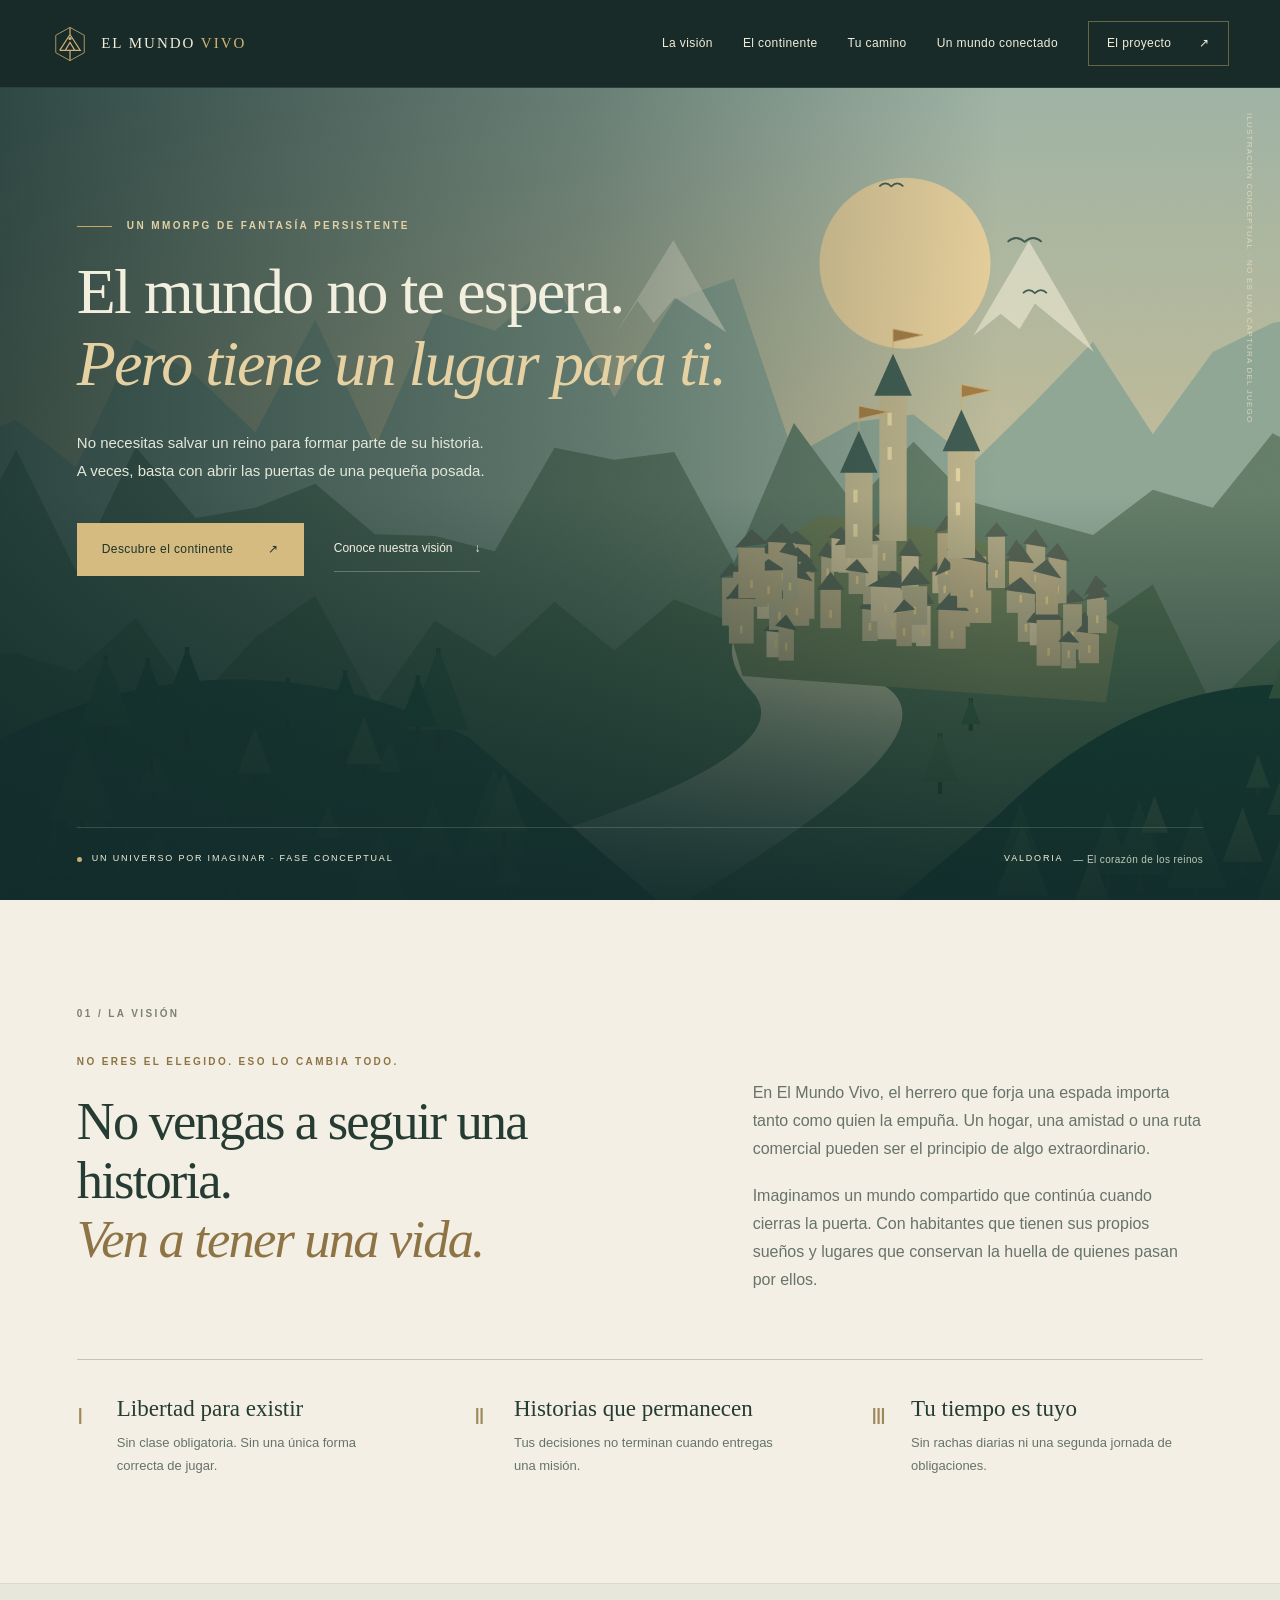
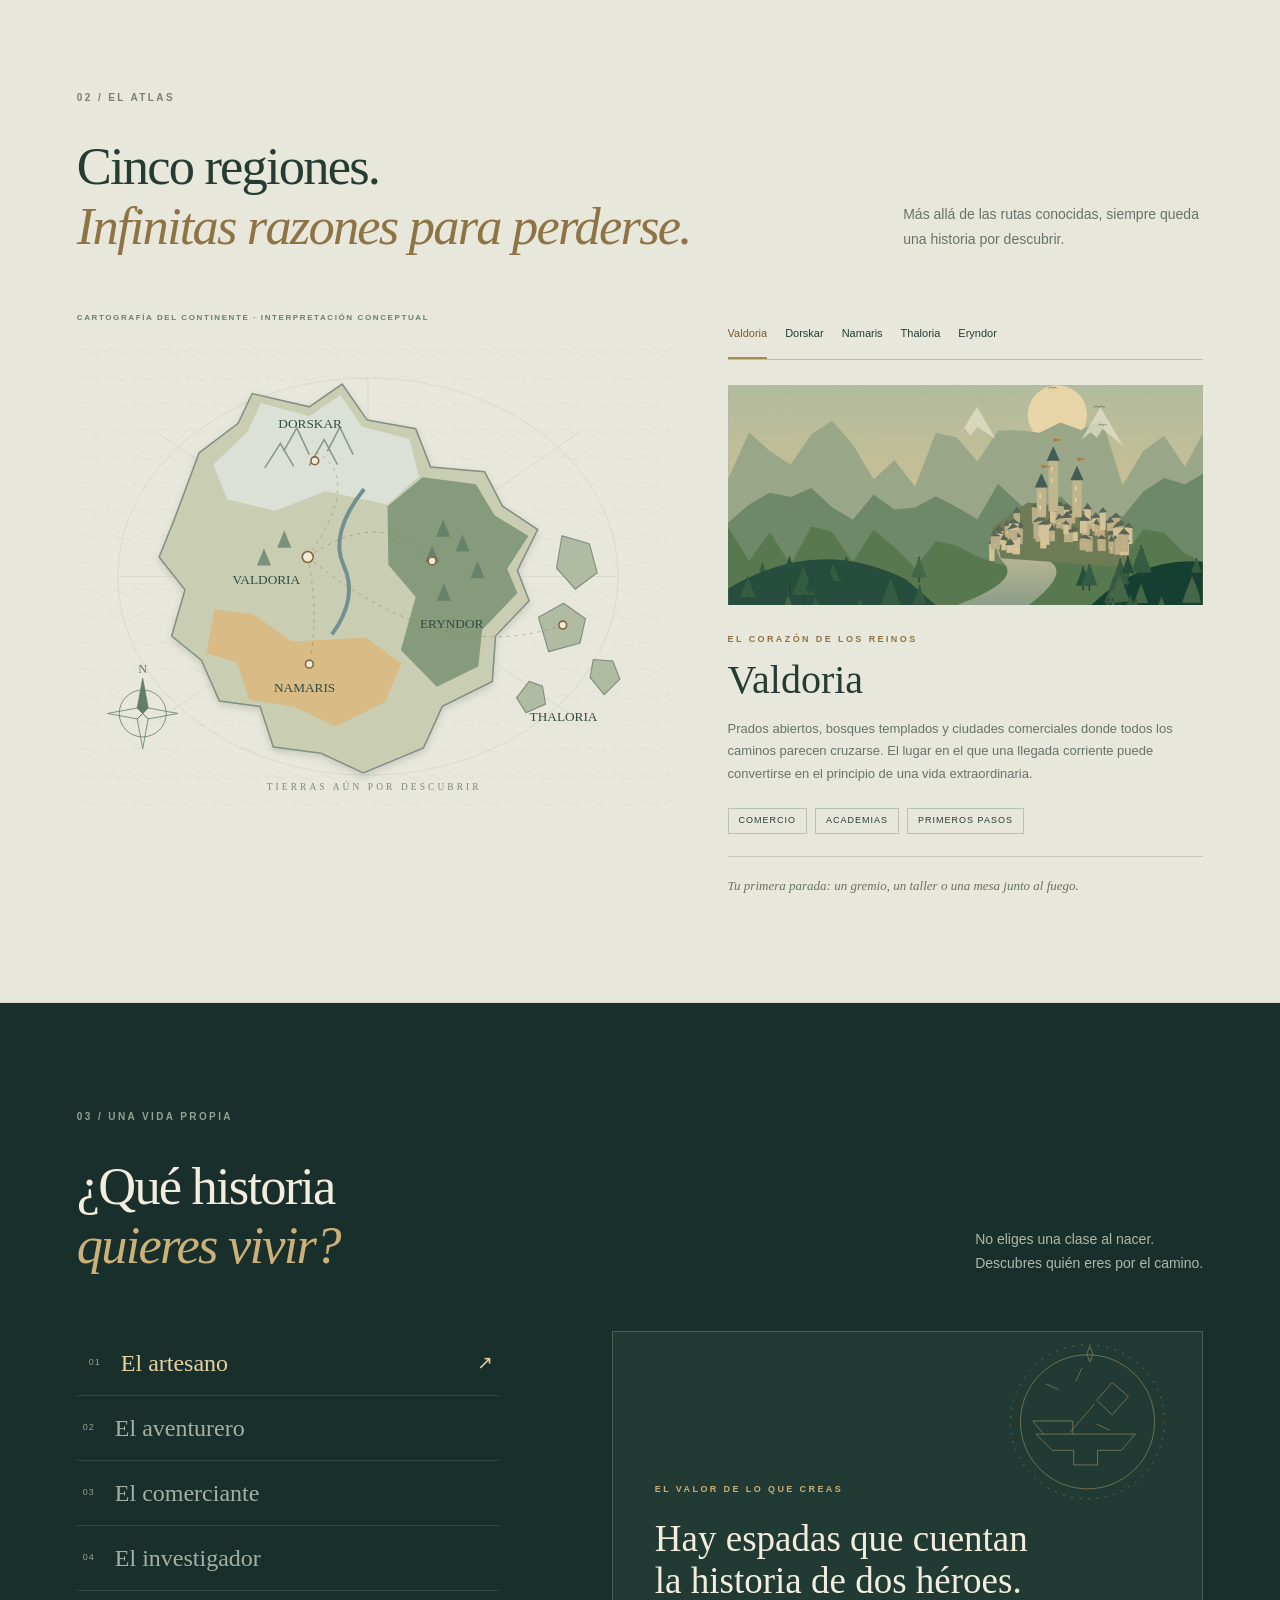
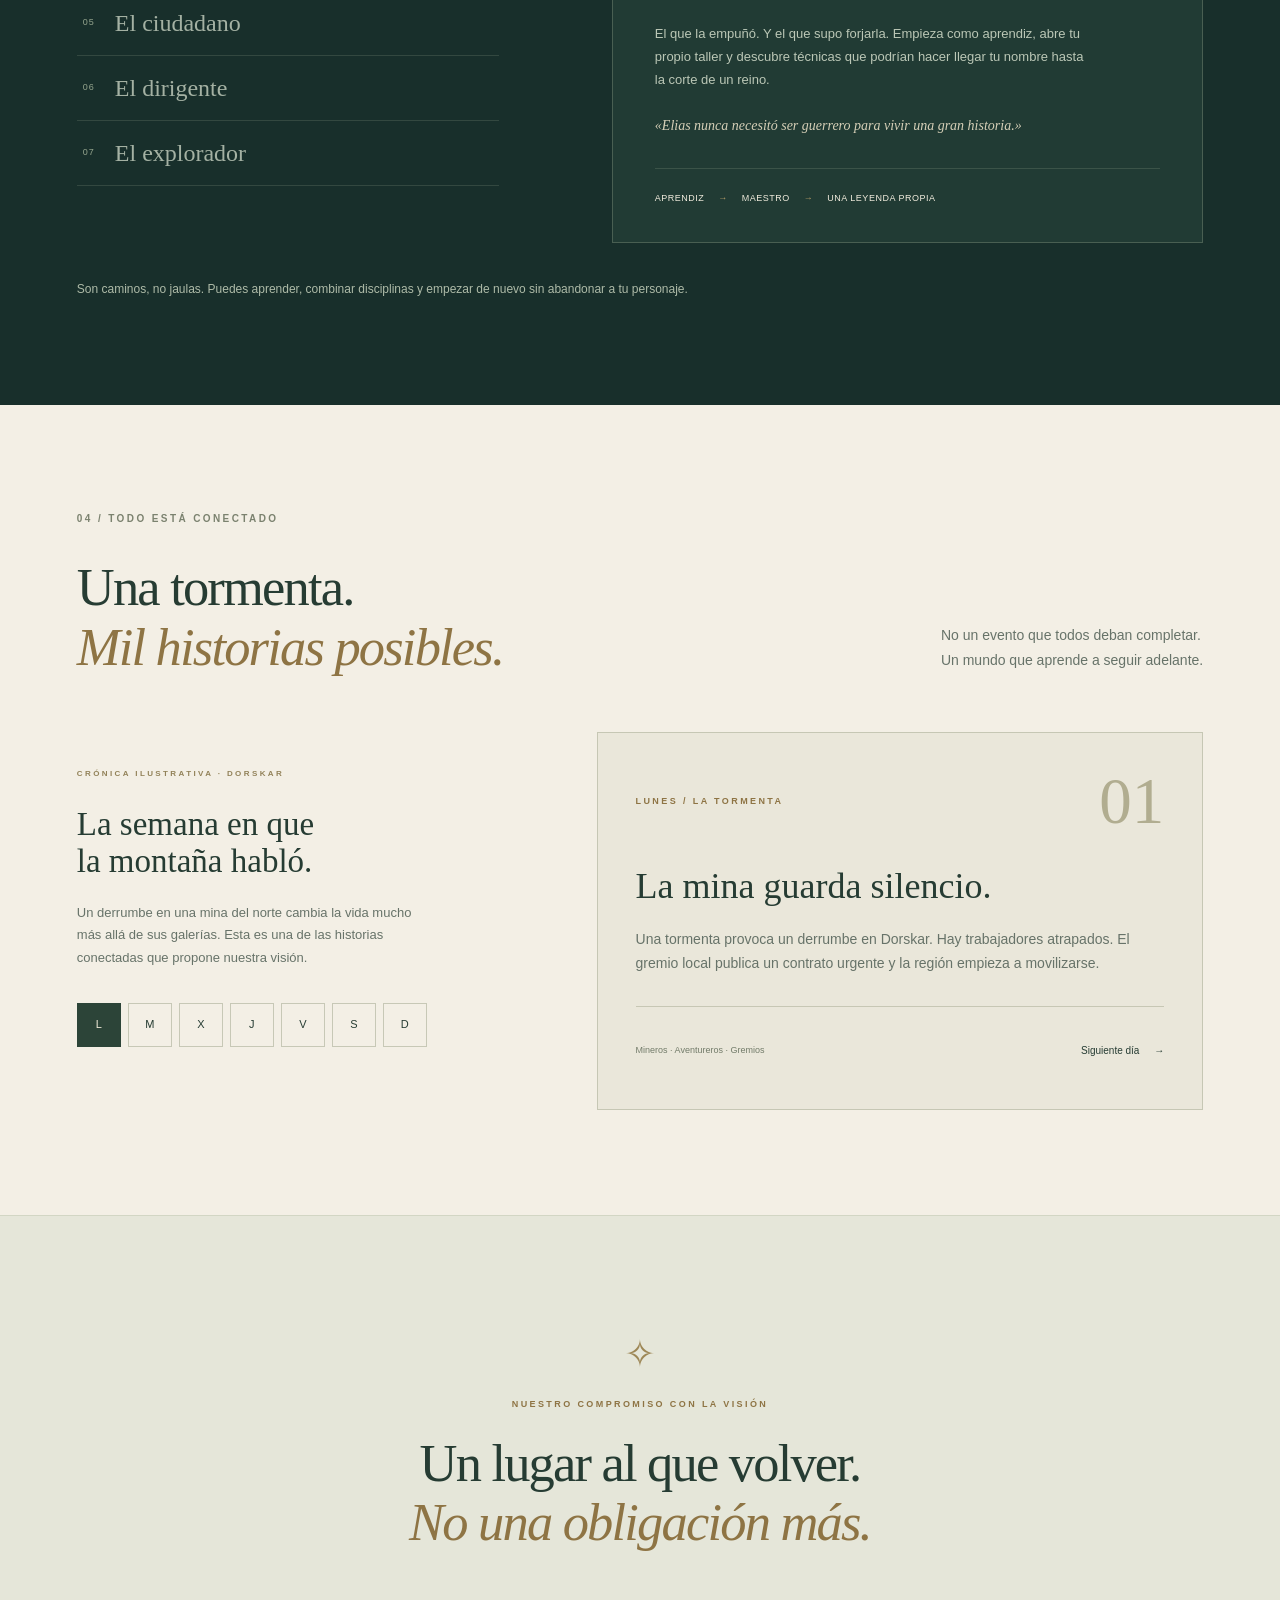
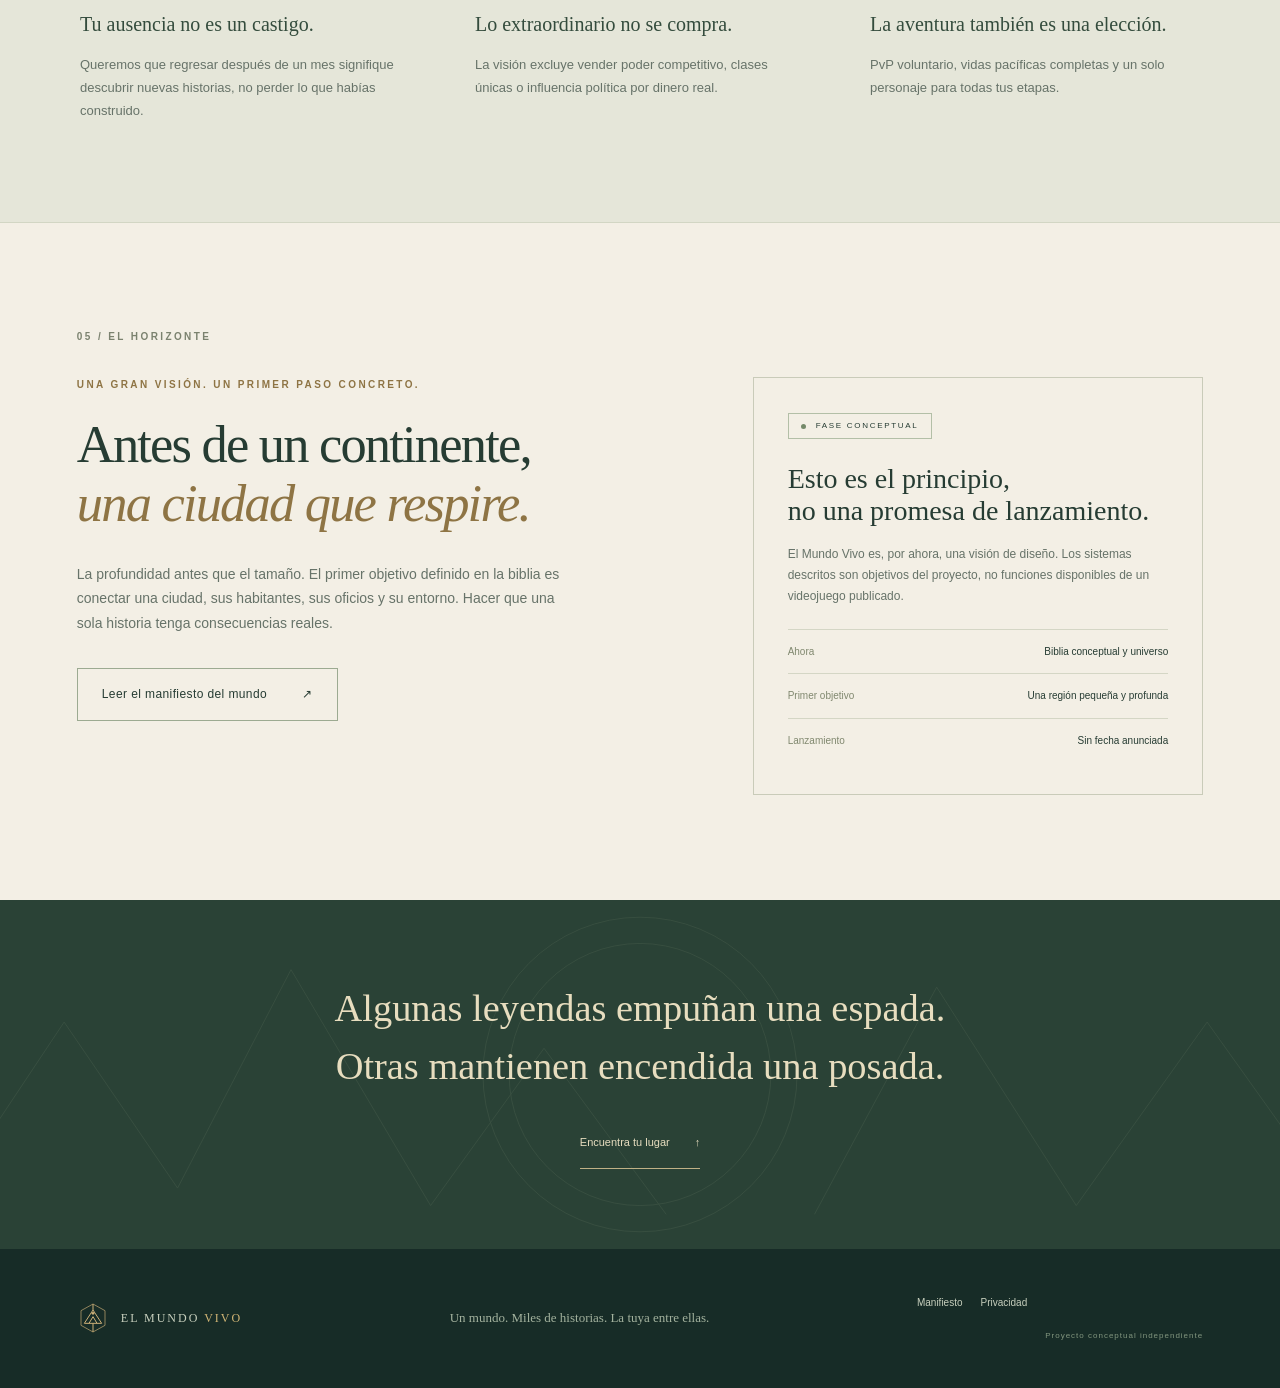
==== index.html @ 5e22acbb "Create original responsive El Mundo Vivo concept website" ====
<!doctype html>
<html lang="es">
<head>
<meta charset="utf-8"><meta name="viewport" content="width=device-width,initial-scale=1">
<meta name="theme-color" content="#182b28">
<title>El Mundo Vivo — Tu vida. Tu historia. Tu lugar.</title>
<meta name="description" content="Descubre la visión de un MMORPG de fantasía persistente. Cinco regiones, miles de historias y la libertad de vivir la tuya. Proyecto en fase conceptual.">
<meta property="og:title" content="El Mundo Vivo — No eres el elegido. Eres parte del mundo."><meta property="og:description" content="Un atlas de posibilidades para un MMORPG de fantasía persistente. Explora sus regiones y encuentra tu camino."><meta property="og:type" content="website"><meta property="og:locale" content="es_ES"><meta property="og:url" content="https://puppetpaper.github.io/el-mundo-vivo/"><meta property="og:image" content="https://puppetpaper.github.io/el-mundo-vivo/assets/social.png">
<link rel="icon" href="assets/sigil.svg" type="image/svg+xml"><link rel="stylesheet" href="styles.css">
</head>
<body>
<a class="skip" href="#contenido">Saltar al contenido</a>
<header class="header"><a class="brand" href="#inicio" aria-label="El Mundo Vivo, inicio"><img src="assets/sigil.svg" alt="" width="38" height="38"><span>EL MUNDO <b>VIVO</b></span></a><button class="menu-toggle" aria-expanded="false" aria-controls="nav" aria-label="Abrir menú"><span></span><span></span></button><nav id="nav" aria-label="Navegación principal"><a href="#filosofia">La visión</a><a href="#atlas">El continente</a><a href="#caminos">Tu camino</a><a href="#cronicas">Un mundo conectado</a><a class="nav-cta" href="#horizonte">El proyecto <span aria-hidden="true">↗</span></a></nav></header>
<main id="contenido">
<section id="inicio" class="hero" aria-labelledby="hero-title"><div class="hero-art" role="img" aria-label="Ilustración conceptual original: una ciudad de Valdoria junto al río, entre bosques y montañas al atardecer"></div><div class="hero-shade"></div><div class="hero-content"><p class="eyebrow light"><span class="line"></span> UN MMORPG DE FANTASÍA PERSISTENTE</p><h1 id="hero-title">El mundo no te espera.<br><em>Pero tiene un lugar para ti.</em></h1><p>No necesitas salvar un reino para formar parte de su historia.<br class="desktop-break"> A veces, basta con abrir las puertas de una pequeña posada.</p><div class="hero-actions"><a class="button gold" href="#atlas">Descubre el continente <span aria-hidden="true">↗</span></a><a class="text-link" href="#filosofia">Conoce nuestra visión <span aria-hidden="true">↓</span></a></div></div><div class="hero-foot"><span><i></i> UN UNIVERSO POR IMAGINAR · FASE CONCEPTUAL</span><span>VALDORIA <small>— El corazón de los reinos</small></span></div><span class="art-caption">ILUSTRACIÓN CONCEPTUAL · NO ES UNA CAPTURA DEL JUEGO</span></section>
<section id="filosofia" class="intro section"><div class="section-index">01 / LA VISIÓN</div><div class="intro-heading"><p class="eyebrow">NO ERES EL ELEGIDO. ESO LO CAMBIA TODO.</p><h2>No vengas a seguir una historia.<br><em>Ven a tener una vida.</em></h2></div><div class="intro-body"><p>En El Mundo Vivo, el herrero que forja una espada importa tanto como quien la empuña. Un hogar, una amistad o una ruta comercial pueden ser el principio de algo extraordinario.</p><p>Imaginamos un mundo compartido que continúa cuando cierras la puerta. Con habitantes que tienen sus propios sueños y lugares que conservan la huella de quienes pasan por ellos.</p></div><div class="principles"><article><span>Ⅰ</span><h3>Libertad para existir</h3><p>Sin clase obligatoria. Sin una única forma correcta de jugar.</p></article><article><span>Ⅱ</span><h3>Historias que permanecen</h3><p>Tus decisiones no terminan cuando entregas una misión.</p></article><article><span>Ⅲ</span><h3>Tu tiempo es tuyo</h3><p>Sin rachas diarias ni una segunda jornada de obligaciones.</p></article></div></section>
<section id="atlas" class="atlas section"><div class="section-top"><div><div class="section-index">02 / EL ATLAS</div><h2>Cinco regiones.<br><em>Infinitas razones para perderse.</em></h2></div><p>Más allá de las rutas conocidas, siempre queda una historia por descubrir.</p></div><div class="atlas-layout"><div class="map-frame"><span class="map-caption">CARTOGRAFÍA DEL CONTINENTE · INTERPRETACIÓN CONCEPTUAL</span><svg class="map" viewBox="0 0 760 610" role="img" aria-labelledby="map-title"><title id="map-title">Mapa conceptual del continente y sus cinco regiones</title><defs><pattern id="sea" width="34" height="34" patternUnits="userSpaceOnUse"><path d="M3 17q7-5 14 0t14 0" fill="none" stroke="#9daaa3" stroke-width=".5" opacity=".3"/></pattern><filter id="land-shadow"><feDropShadow dx="0" dy="4" stdDeviation="5" flood-opacity=".13"/></filter></defs><rect width="760" height="610" fill="url(#sea)"/><g fill="none" stroke="#b1b8ab" stroke-width="1" opacity=".35"><ellipse cx="372" cy="305" rx="320" ry="254"/><path d="M52 305h640M372 51v508"/><path d="M100 119l545 372M100 491l545-372"/></g><path d="M156 147l50-38 18-38 73 17 42-29 32 46 62 11 19 49 69 6 23 44 45 30-26 52 15 39-43 45-4 58-64 32-24 53-77 32-54-25-61-8-17-52-52-7-23-52-38-31 17-59-33-42 19-47z" fill="#c9cdb2" stroke="#829083" stroke-width="2" filter="url(#land-shadow)"/><path d="M174 162l44-42 17-37 62 17 40-27 27 40 61 16 12 48-40 36-79-17-65 25-61-15z" fill="#dce1d7"/><path d="M397 215l45-37 68 9 24 40 43 26-27 42 13 31-45 47-5 47-53 26-46-47 19-68-35-41z" fill="#859b7b"/><path d="M176 347l49 6 50 35 94-5 46 33-21 49-63 32-54-26-57-8-15-48-40-12z" fill="#d9bb86"/><path d="M367 193q-45 57-26 98t-15 88" fill="none" stroke="#738f90" stroke-width="5"/><path d="M277 164l-17-29-20 31m57-17-16-34-17 30m69 17-17-32-19 33m56-14-17-35-16 31" fill="none" stroke="#88988e" stroke-width="2"/><g fill="#5b7863" opacity=".7"><path d="M459 254l9-22 9 22zm25 19 9-22 9 22zm-39 14 9-22 9 22zm58 20 9-22 9 22zm-43 29 9-22 9 22zm-204-68 9-22 9 22zm-26 23 9-22 9 22z"/></g><g fill="#b0bba1" stroke="#829083" stroke-width="1.5"><path d="M620 253l35 10 10 37-28 21-24-27z"/><path d="M590 357l32-18 28 20-7 31-40 11z"/><path d="M660 411l25 2 9 23-20 20-18-22z"/><path d="M578 439l17 6 4 23-25 11-12-19z"/></g><path d="M295 280Q390 214 454 285M295 280Q310 351 297 417M295 280Q367 177 304 145M295 280Q467 421 621 367" fill="none" stroke="#8b784f" stroke-dasharray="4 6" opacity=".6"/><g class="map-labels" font-family="Georgia,serif" font-size="17" fill="#344c40" text-anchor="middle"><text x="298" y="115">DORSKAR</text><text x="242" y="314">VALDORIA</text><text x="291" y="453">NAMARIS</text><text x="479" y="371">ERYNDOR</text><text x="622" y="490">THALORIA</text></g><g fill="#f2e9d7" stroke="#7d643b" stroke-width="2"><circle cx="295" cy="280" r="7"/><circle cx="304" cy="157" r="5"/><circle cx="297" cy="417" r="5"/><circle cx="454" cy="285" r="5"/><circle cx="621" cy="367" r="5"/></g><g transform="translate(84 480)" fill="none" stroke="#657b6c"><circle r="30"/><path d="M0-45L7-7 0 0-7-7z" fill="#657b6c"/><path d="M0 45L7 7 0 0-7 7zM-45 0l38-7L0 0-7 7zM45 0L7-7 0 0l7 7z"/><text x="0" y="-52" text-anchor="middle" fill="#657b6c" stroke="none" font-family="Georgia">N</text></g><text x="380" y="578" fill="#7b897c" text-anchor="middle" font-size="12" letter-spacing="4" font-family="Georgia">TIERRAS AÚN POR DESCUBRIR</text></svg></div><div class="region-panel"><div class="region-tabs" role="tablist" aria-label="Regiones del continente"><button id="tab-valdoria" role="tab" aria-selected="true" aria-controls="region-detail" data-region="valdoria">Valdoria</button><button id="tab-dorskar" role="tab" aria-selected="false" aria-controls="region-detail" data-region="dorskar" tabindex="-1">Dorskar</button><button id="tab-namaris" role="tab" aria-selected="false" aria-controls="region-detail" data-region="namaris" tabindex="-1">Namaris</button><button id="tab-thaloria" role="tab" aria-selected="false" aria-controls="region-detail" data-region="thaloria" tabindex="-1">Thaloria</button><button id="tab-eryndor" role="tab" aria-selected="false" aria-controls="region-detail" data-region="eryndor" tabindex="-1">Eryndor</button></div><article id="region-detail" class="region-detail" role="tabpanel" aria-labelledby="tab-valdoria" tabindex="0"><div class="region-art" data-land="valdoria"><img src="assets/valdoria.svg" alt="Paisaje conceptual ilustrado de Valdoria" width="700" height="420"></div><div class="region-copy"><p class="eyebrow" id="region-subtitle">EL CORAZÓN DE LOS REINOS</p><h3 id="region-name">Valdoria</h3><p id="region-description">Prados abiertos, bosques templados y ciudades comerciales donde todos los caminos parecen cruzarse. El lugar en el que una llegada corriente puede convertirse en el principio de una vida extraordinaria.</p><div id="region-tags" class="tags"><span>Comercio</span><span>Academias</span><span>Primeros pasos</span></div><p class="region-note" id="region-note">Tu primera parada: un gremio, un taller o una mesa junto al fuego.</p></div></article></div></div></section>
<section id="caminos" class="paths section"><div class="section-index">03 / UNA VIDA PROPIA</div><div class="paths-heading"><h2>¿Qué historia<br><em>quieres vivir?</em></h2><p>No eliges una clase al nacer.<br>Descubres quién eres por el camino.</p></div><div class="life-layout"><div class="life-options" aria-label="Caminos de vida"><button class="active" data-path="artesano" aria-pressed="true"><span>01</span> El artesano <b>↗</b></button><button data-path="aventurero" aria-pressed="false"><span>02</span> El aventurero <b>↗</b></button><button data-path="comerciante" aria-pressed="false"><span>03</span> El comerciante <b>↗</b></button><button data-path="investigador" aria-pressed="false"><span>04</span> El investigador <b>↗</b></button><button data-path="ciudadano" aria-pressed="false"><span>05</span> El ciudadano <b>↗</b></button><button data-path="dirigente" aria-pressed="false"><span>06</span> El dirigente <b>↗</b></button><button data-path="explorador" aria-pressed="false"><span>07</span> El explorador <b>↗</b></button></div><article class="life-story" aria-live="polite"><div class="life-emblem" aria-hidden="true"><svg viewBox="0 0 240 220"><circle cx="120" cy="110" r="87"/><circle cx="120" cy="110" r="100" stroke-dasharray="2 9"/><path d="M53 126h129l-18 21h-31v19h-31v-19H74zm10 0-14-17h52v17m31-44 20-23 21 18-21 24zm-3 5-32 37m8-67 8-17m-31 28-16-7m66 52 17 8"/><path d="m119 22 4-10 4 10-4 10z"/></svg></div><p class="eyebrow" id="life-kicker">EL VALOR DE LO QUE CREAS</p><h3 id="life-title">Hay espadas que cuentan<br>la historia de dos héroes.</h3><p id="life-text">El que la empuñó. Y el que supo forjarla. Empieza como aprendiz, abre tu propio taller y descubre técnicas que podrían hacer llegar tu nombre hasta la corte de un reino.</p><span class="life-quote" id="life-quote">«Elias nunca necesitó ser guerrero para vivir una gran historia.»</span><div class="life-progression" id="life-progression"><span>Aprendiz</span><i>→</i><span>Maestro</span><i>→</i><span>Una leyenda propia</span></div></article></div><p class="paths-note">Son caminos, no jaulas. Puedes aprender, combinar disciplinas y empezar de nuevo sin abandonar a tu personaje.</p></section>
<section id="cronicas" class="chronicles section"><div class="section-top"><div><div class="section-index">04 / TODO ESTÁ CONECTADO</div><h2>Una tormenta.<br><em>Mil historias posibles.</em></h2></div><p>No un evento que todos deban completar.<br>Un mundo que aprende a seguir adelante.</p></div><div class="chronicle-layout"><div class="chronicle-intro"><span class="tiny-label">CRÓNICA ILUSTRATIVA · DORSKAR</span><h3>La semana en que<br>la montaña habló.</h3><p>Un derrumbe en una mina del norte cambia la vida mucho más allá de sus galerías. Esta es una de las historias conectadas que propone nuestra visión.</p><div class="week-controls" aria-label="Elegir día de la crónica"><button data-day="0" class="active" aria-pressed="true">L</button><button data-day="1" aria-pressed="false">M</button><button data-day="2" aria-pressed="false">X</button><button data-day="3" aria-pressed="false">J</button><button data-day="4" aria-pressed="false">V</button><button data-day="5" aria-pressed="false">S</button><button data-day="6" aria-pressed="false">D</button></div></div><article class="day-card" aria-live="polite"><div class="day-top"><p class="eyebrow" id="day-label">LUNES / LA TORMENTA</p><span id="day-number" aria-hidden="true">01</span></div><h3 id="day-title">La mina guarda silencio.</h3><p id="day-text">Una tormenta provoca un derrumbe en Dorskar. Hay trabajadores atrapados. El gremio local publica un contrato urgente y la región empieza a movilizarse.</p><div class="day-bottom"><span id="day-people">Mineros · Aventureros · Gremios</span><button id="next-day" aria-label="Avanzar al siguiente día">Siguiente día <span aria-hidden="true">→</span></button></div></article></div></section>
<section class="manifesto section"><span class="ornament" aria-hidden="true">✧</span><p class="eyebrow">NUESTRO COMPROMISO CON LA VISIÓN</p><h2>Un lugar al que volver.<br><em>No una obligación más.</em></h2><div class="promises"><p><b>Tu ausencia no es un castigo.</b> Queremos que regresar después de un mes signifique descubrir nuevas historias, no perder lo que habías construido.</p><p><b>Lo extraordinario no se compra.</b> La visión excluye vender poder competitivo, clases únicas o influencia política por dinero real.</p><p><b>La aventura también es una elección.</b> PvP voluntario, vidas pacíficas completas y un solo personaje para todas tus etapas.</p></div></section>
<section id="horizonte" class="horizon section"><div class="section-index">05 / EL HORIZONTE</div><div class="horizon-layout"><div><p class="eyebrow">UNA GRAN VISIÓN. UN PRIMER PASO CONCRETO.</p><h2>Antes de un continente,<br><em>una ciudad que respire.</em></h2><p>La profundidad antes que el tamaño. El primer objetivo definido en la biblia es conectar una ciudad, sus habitantes, sus oficios y su entorno. Hacer que una sola historia tenga consecuencias reales.</p><a class="button outline" href="vision.html">Leer el manifiesto del mundo <span aria-hidden="true">↗</span></a></div><div class="project-status"><span class="status-pill"><i></i> FASE CONCEPTUAL</span><h3>Esto es el principio,<br>no una promesa de lanzamiento.</h3><p>El Mundo Vivo es, por ahora, una visión de diseño. Los sistemas descritos son objetivos del proyecto, no funciones disponibles de un videojuego publicado.</p><dl><div><dt>Ahora</dt><dd>Biblia conceptual y universo</dd></div><div><dt>Primer objetivo</dt><dd>Una región pequeña y profunda</dd></div><div><dt>Lanzamiento</dt><dd>Sin fecha anunciada</dd></div></dl></div></div></section>
<section class="closing"><p>Algunas leyendas empuñan una espada.<br>Otras mantienen encendida una posada.</p><a href="#inicio">Encuentra tu lugar <span aria-hidden="true">↑</span></a></section>
</main>
<footer><a class="brand" href="#inicio"><img src="assets/sigil.svg" alt="" width="32" height="32"><span>EL MUNDO <b>VIVO</b></span></a><p>Un mundo. Miles de historias. La tuya entre ellas.</p><div><a href="vision.html">Manifiesto</a><a href="privacidad.html">Privacidad</a><span>Proyecto conceptual independiente</span></div></footer>
<script src="app.js" defer></script>
</body></html>
---- styles.css ----
@font-face{font-family:Atlas;src:local('Palatino Linotype'),local('Book Antiqua'),local('Georgia');font-display:swap}*{box-sizing:border-box}html{scroll-behavior:smooth;scroll-padding-top:90px}body{margin:0;background:#f3efe5;color:#263c33;font-family:'Segoe UI',Arial,sans-serif;font-size:16px;line-height:1.75}::selection{background:#ba9a59;color:#152c28}a{color:inherit;text-decoration:none}button{font:inherit;color:inherit;cursor:pointer}button,a{-webkit-tap-highlight-color:transparent}button:focus-visible,a:focus-visible,[tabindex]:focus-visible{outline:3px solid #ba8437;outline-offset:5px}img,svg{max-width:100%;display:block}h1,h2,h3,p{margin:0}h1,h2,h3{font-family:Atlas,Georgia,serif;font-weight:400;line-height:1.13}h2{font-size:clamp(36px,4.1vw,62px);letter-spacing:-1.8px}h2 em,h1 em{font-weight:400;color:#8e7444}h3{font-size:30px}p{color:#677369}button{background:none;border:0}.section{padding:105px max(6vw,24px)}.section-index,.eyebrow,.tiny-label,.map-caption{font-size:10px;letter-spacing:2.4px;font-weight:600}.section-index{color:#7b826f;margin-bottom:31px}.eyebrow{color:#8e7444;margin-bottom:22px;line-height:1.6}.header{height:88px;padding:0 4%;display:flex;align-items:center;justify-content:space-between;background:#182b28;color:#f2eddb;border-bottom:1px solid #ffffff18;position:relative;z-index:20}.brand{display:inline-flex;align-items:center;gap:12px;white-space:nowrap}.brand span{font-family:Georgia,serif;font-size:15px;letter-spacing:2px}.brand b{font-weight:400;color:#d1b575}nav{display:flex;align-items:center;gap:30px;font-size:12px;letter-spacing:.4px}nav a{padding:12px 0;position:relative}nav a:after{content:'';height:1px;background:#d1b575;position:absolute;bottom:6px;left:0;width:0;transition:width .2s}nav a:hover:after{width:100%}.nav-cta{border:1px solid #d1b5756b;padding:11px 18px;display:flex;gap:28px}.menu-toggle{display:none}.skip{position:fixed;top:-100px;left:15px;background:#f3efe5;color:#182b28;padding:12px 20px;z-index:100}.skip:focus{top:10px}.hero{height:min(820px,calc(100svh - 88px));min-height:650px;position:relative;overflow:hidden;background:#314b43;color:#f3efdf}.hero-art,.hero-shade{position:absolute;inset:0}.hero-art{background:url('assets/hero.svg') center 42%/cover no-repeat}.hero-shade{background:linear-gradient(90deg,#112b2ac9 0%,#112b2a62 46%,#112b2a00 78%),linear-gradient(0deg,#122c2be8 0%,#142d2b00 50%)}.hero-content{position:relative;padding:130px 6vw 0;max-width:1100px}.light{color:#e3d1a3;display:flex;align-items:center;gap:15px}.line{height:1px;width:35px;background:#c6a868}.hero h1{font-size:clamp(42px,5vw,76px);letter-spacing:-1.9px;line-height:1.13}.hero h1 em{color:#e5d1a2}.hero-content>p:not(.eyebrow){max-width:530px;color:#e4e7db;font-size:15px;margin-top:28px;line-height:1.9}.hero-actions{display:flex;align-items:center;gap:30px;margin-top:37px}.button{padding:15px 24px;display:inline-flex;align-items:center;justify-content:space-between;gap:35px;font-size:12px;letter-spacing:.4px;min-height:50px;transition:background .2s,transform .2s}.button:hover{transform:translateY(-2px)}.gold{background:#d6bb80;color:#1e342c;border:1px solid #d6bb80}.gold:hover{background:#ead3a1}.text-link{font-size:12px;border-bottom:1px solid #b5bfa666;padding:12px 0;display:inline-flex;gap:22px}.hero-foot{position:absolute;bottom:32px;left:6%;right:6%;display:flex;justify-content:space-between;border-top:1px solid #d5dfc52e;padding-top:23px;font-size:9px;letter-spacing:1.8px}.hero-foot span{display:flex;align-items:center;gap:10px}.hero-foot small{font-size:10px;letter-spacing:.4px;color:#bec8b8}.hero-foot i,.status-pill i{width:5px;height:5px;border-radius:50%;background:#c8ae72;display:inline-block}.art-caption{position:absolute;right:24px;top:25px;font-size:8px;letter-spacing:1.2px;color:#f1e7c8;opacity:.7;writing-mode:vertical-rl}.intro{display:grid;grid-template-columns:1.25fr 1fr;column-gap:10%}.intro .section-index{grid-column:1/-1}.intro-body{padding-top:25px;max-width:470px}.intro-body p+p{margin-top:19px}.principles{grid-column:1/-1;display:grid;grid-template-columns:repeat(3,1fr);gap:65px;margin-top:65px;padding-top:36px;border-top:1px solid #c4c4b0}.principles article{position:relative;padding-left:40px}.principles article>span{position:absolute;left:0;top:2px;color:#9e8859;font-family:Georgia;font-size:22px}.principles h3{font-size:23px;margin-bottom:11px}.principles p{font-size:13px;max-width:265px}.atlas{background:#e7e7db;border-block:1px solid #d8dbcb}.section-top{display:flex;justify-content:space-between;align-items:end;gap:50px;margin-bottom:55px}.section-top>p{max-width:300px;font-size:14px;padding-bottom:5px}.atlas-layout{display:grid;grid-template-columns:1.25fr 1fr;gap:5%;align-items:start}.map-frame{position:relative;padding-top:27px}.map-caption{position:absolute;top:0;left:0;font-size:8px;letter-spacing:1.6px;color:#6b7f70}.map{width:100%;height:auto;max-height:580px}.region-tabs{display:flex;gap:18px;border-bottom:1px solid #b8c2b1;overflow:auto;scrollbar-width:thin}.region-tabs button{padding:12px 0 14px;white-space:nowrap;font-size:11px;position:relative;min-height:48px}.region-tabs button[aria-selected=true]{color:#745c2c}.region-tabs button[aria-selected=true]:after{content:'';position:absolute;bottom:0;left:0;right:0;height:2px;background:#a38c53}.region-detail{padding-top:25px}.region-art{height:220px;background:#a8b3a0;overflow:hidden}.region-art img{width:100%;height:100%;object-fit:cover}.region-copy{padding:27px 0 0}.region-copy .eyebrow{font-size:9px;margin-bottom:11px}.region-copy h3{font-size:40px;margin-bottom:15px}.region-copy>p:not(.eyebrow){font-size:13px}.tags{display:flex;gap:8px;flex-wrap:wrap;margin:22px 0}.tags span{font-size:9px;text-transform:uppercase;letter-spacing:1px;border:1px solid #b8c2b1;padding:4px 10px}.region-note{border-top:1px solid #c3c9b9;padding-top:18px;font-family:Georgia,serif;font-style:italic;color:#6a735d!important}.paths{background:#182f2b;color:#f2edde}.paths .section-index{color:#91a293}.paths-heading{display:flex;justify-content:space-between;align-items:end;gap:40px}.paths h2 em{color:#cbb179}.paths-heading>p{color:#adbaac;font-size:14px}.life-layout{display:grid;grid-template-columns:1fr 1.4fr;gap:10%;margin-top:55px}.life-options button{width:100%;min-height:65px;border-bottom:1px solid #aebda42d;display:flex;align-items:center;gap:20px;text-align:left;font-family:Georgia,serif;font-size:24px;color:#a4b1a3;transition:color .2s,padding .2s}.life-options button>span{font-family:'Segoe UI',sans-serif;font-size:9px;letter-spacing:1px;color:#95a58e}.life-options button>b{margin-left:auto;font-weight:400;font-family:Arial;opacity:0;font-size:19px}.life-options button.active,.life-options button:hover{color:#e5d1a2;padding-left:12px}.life-options button.active>b{opacity:1}.life-story{position:relative;min-height:470px;border:1px solid #bec9ac40;padding:150px 42px 35px;overflow:hidden;background:#213b34}.life-emblem{position:absolute;right:22px;top:5px;opacity:.6;width:185px;height:170px}.life-emblem svg{fill:none;stroke:#c9ae74;stroke-width:1}.life-story .eyebrow{color:#c9ae74;font-size:9px}.life-story h3{font-size:37px;max-width:420px;position:relative}.life-story>p:not(.eyebrow){color:#bbc7b6;font-size:13px;margin:22px 0;max-width:430px;position:relative}.life-quote{font-family:Georgia,serif;font-size:14px;font-style:italic;color:#d5cfb7;display:block;max-width:400px}.life-progression{display:flex;align-items:center;gap:14px;font-size:9px;letter-spacing:.5px;text-transform:uppercase;margin-top:30px;padding-top:22px;border-top:1px solid #b7c2a52d}.life-progression i{font-style:normal;color:#bda26b}.paths-note{font-size:12px;color:#aebba8;margin-top:36px}.chronicles{background:#f3efe5}.chronicle-layout{display:grid;grid-template-columns:1fr 1.45fr;gap:9%}.chronicle-intro{padding-top:25px}.tiny-label{font-size:8px;color:#928259}.chronicle-intro h3{font-size:33px;margin:21px 0}.chronicle-intro>p{font-size:13px;max-width:360px}.week-controls{display:flex;gap:7px;margin-top:33px}.week-controls button{height:44px;width:44px;min-width:35px;border:1px solid #c7c8b6;font-size:11px}.week-controls button.active{background:#2c4438;color:#f1ebd8;border-color:#2c4438}.day-card{border:1px solid #c6c7b4;background:#eae7da;padding:36px 38px;min-height:350px;display:flex;flex-direction:column;position:relative}.day-top{display:flex;justify-content:space-between;align-items:center}.day-top>span{font-family:Georgia;font-size:65px;color:#b1ad90;line-height:1}.day-top .eyebrow{font-size:9px;margin:0}.day-card h3{font-size:36px;margin-top:32px}.day-card>p{font-size:14px;margin-top:20px}.day-bottom{border-top:1px solid #c7c7b4;padding-top:22px;margin-top:30px;display:flex;align-items:center;justify-content:space-between;gap:15px;font-size:10px}.day-bottom>span{color:#727b69;font-size:9px}.day-bottom button{white-space:nowrap;min-height:44px;padding:0}.day-bottom button span{margin-left:12px}.manifesto{background:#e5e6d9;text-align:center;padding-bottom:100px;border-block:1px solid #d2d6c4}.ornament{display:block;color:#9d8756;font-size:38px;margin-bottom:10px}.manifesto .eyebrow{font-size:9px}.promises{display:flex;gap:65px;text-align:left;margin:55px auto 0;max-width:1120px}.promises p{flex:1;font-size:13px}.promises b{display:block;font-family:Georgia,serif;color:#344c3d;font-size:20px;font-weight:400;margin-bottom:12px}.horizon-layout{display:grid;grid-template-columns:1.25fr 1fr;gap:10%}.horizon-layout>div>p:not(.eyebrow){font-size:14px;max-width:490px;margin:28px 0}.outline{border:1px solid #9caa91;margin-top:5px}.outline:hover{background:#e4e6d6}.project-status{border:1px solid #c9cbb9;padding:32px 34px;align-self:start}.status-pill{display:inline-flex;align-items:center;gap:10px;font-size:8px;letter-spacing:1.7px;border:1px solid #b3bfa7;padding:5px 12px;margin-bottom:24px}.status-pill i{background:#748969}.project-status h3{font-size:28px}.project-status>p{font-size:12px!important;margin:17px 0!important}.project-status dl{margin:22px 0 0}.project-status dl div{display:flex;gap:15px;justify-content:space-between;padding:13px 0;border-top:1px solid #d4d6c5;font-size:10px}.project-status dt{color:#80886f}.project-status dd{margin:0;text-align:right}.closing{padding:80px 24px;background:#2a4236;text-align:center;color:#e7ddbf;background-image:url('assets/closing.svg');background-size:cover;background-position:center}.closing p{font-family:Georgia,serif;color:#e7ddbf;font-size:clamp(23px,3vw,39px);line-height:1.5}.closing a{display:inline-flex;gap:25px;padding:15px 0;border-bottom:1px solid #bfb186;font-size:11px;margin-top:23px}footer{background:#172c27;color:#c7cfbd;padding:45px 6%;display:flex;align-items:center;justify-content:space-between;gap:35px;flex-wrap:wrap}footer>.brand span{font-size:12px}footer>p{font-family:Georgia,serif;font-size:13px;color:#a3b29e}footer>div{display:flex;flex-wrap:wrap;gap:18px;font-size:10px}footer>div>span{flex-basis:100%;text-align:right;font-size:8px;letter-spacing:1px;color:#82967f}.document{max-width:920px;margin:auto;padding:75px 30px 110px}.document h1{font-size:clamp(42px,5vw,64px);margin-bottom:35px}.document h2{font-size:33px;margin:50px 0 20px}.document p{margin:15px 0}.document li{margin:12px 0}.document .back{display:inline-block;margin-bottom:45px;font-size:12px}.document a:not(.back){text-decoration:underline;text-underline-offset:4px}.document .doc-lead{font-family:Georgia,serif;font-size:24px;color:#8e7444}.document .doc-note{border-block:1px solid #c9cbb9;padding:20px 0;margin:30px 0;font-size:13px}@media(min-width:1600px){.section{padding-left:max(6vw,calc((100vw - 1400px)/2));padding-right:max(6vw,calc((100vw - 1400px)/2))}.hero-content{padding-left:max(6vw,calc((100vw - 1400px)/2));max-width:1300px}}@media(max-width:1050px){nav{gap:18px}.brand span{font-size:12px}.atlas-layout{gap:4%;grid-template-columns:1fr 1fr}.region-tabs{gap:12px}.life-layout{gap:6%}.life-story{padding-inline:28px}.principles{gap:30px}.hero-content{padding-top:100px}.promises{gap:30px}.horizon-layout{gap:6%}.project-status{padding:25px}.hero h1{font-size:59px}}@media(max-width:760px){html{scroll-padding-top:20px}.header{height:74px;padding:0 22px}.menu-toggle{display:flex;flex-direction:column;justify-content:center;gap:6px;width:44px;height:44px}.menu-toggle span{height:1px;width:24px;background:#d7c596;transition:transform .2s}nav{display:none;position:absolute;top:74px;left:0;right:0;background:#182b28;padding:22px;box-shadow:0 15px 30px #0002;flex-direction:column;align-items:stretch;gap:8px}nav.open{display:flex}nav a{padding:12px 4px;min-height:44px}.nav-cta{padding:12px!important;justify-content:space-between}.menu-toggle[aria-expanded=true] span:first-child{transform:translateY(3.5px) rotate(45deg)}.menu-toggle[aria-expanded=true] span:last-child{transform:translateY(-3.5px) rotate(-45deg)}.section{padding:67px 24px}.hero{height:740px;min-height:650px;max-height:none}.hero-art{background-position:62% center}.hero-shade{background:linear-gradient(90deg,#122c2ad9,#122c2a55),linear-gradient(0deg,#122c2af5,#122c2a00 60%)}.hero-content{padding:105px 24px 0}.hero h1{font-size:clamp(40px,7.8vw,57px);letter-spacing:-1.3px}.hero .eyebrow{font-size:8px;letter-spacing:1.8px}.hero-content>p:not(.eyebrow){font-size:14px;max-width:340px}.desktop-break{display:none}.hero-actions{align-items:start;gap:17px;flex-direction:column}.hero-foot{bottom:27px;left:24px;right:24px;flex-direction:column;gap:15px;font-size:8px;letter-spacing:1.2px}.hero-foot small{font-size:9px}.art-caption{right:8px;font-size:7px;top:28px}.intro{display:block}.intro-body{padding-top:27px;max-width:100%;font-size:14px}.principles{margin-top:35px;grid-template-columns:1fr;gap:26px;padding-top:30px}.principles article{padding-left:34px}.principles p{max-width:100%}.principles h3{font-size:23px}.section-top{display:block;margin-bottom:30px}.section-top>p{margin-top:25px;max-width:100%;font-size:13px}.section-index{margin-bottom:24px}.atlas-layout{display:flex;flex-direction:column;gap:30px}.map-frame{width:100%}.map-caption{font-size:6px;letter-spacing:1.3px}.map{max-height:450px}.region-panel{width:100%}.region-tabs{gap:0;justify-content:space-between}.region-tabs button{font-size:10px;padding-inline:4px}.region-art{height:210px}.region-copy h3{font-size:38px}.paths-heading{display:block}.paths-heading>p{margin-top:22px;font-size:13px}.life-layout{grid-template-columns:1fr;gap:28px;margin-top:30px}.life-options{display:grid;grid-template-columns:1fr 1fr;gap:0 18px}.life-options button{font-size:18px;gap:9px;min-height:56px}.life-options button>span{font-size:8px}.life-options button>b{font-size:14px}.life-options button.active,.life-options button:hover{padding-left:4px}.life-story{padding:130px 25px 28px;min-height:440px}.life-story h3{font-size:32px}.life-emblem{width:150px;height:140px}.life-progression{gap:8px;font-size:8px}.paths-note{font-size:11px}.chronicle-layout{grid-template-columns:1fr;gap:30px}.chronicle-intro{padding-top:0}.chronicle-intro h3{font-size:30px}.chronicle-intro>p{max-width:100%}.week-controls{gap:8px}.week-controls button{flex:1;min-width:0}.day-card{padding:27px 24px;min-height:365px}.day-card h3{font-size:31px}.day-top>span{font-size:48px}.day-top .eyebrow{font-size:8px}.day-card>p{font-size:13px}.day-bottom{align-items:start;flex-direction:column;gap:6px}.promises{flex-direction:column;gap:30px;margin-top:40px}.manifesto h2{font-size:37px}.horizon-layout{grid-template-columns:1fr;gap:38px}.horizon-layout>div>p:not(.eyebrow){font-size:13px}.project-status dl div{font-size:10px}.closing{padding:65px 22px}footer{padding:35px 24px;gap:20px;display:block}footer>p{margin-top:16px}footer>div{margin-top:25px}footer>div>span{text-align:left}h2{letter-spacing:-1.1px}.document{padding:50px 24px 80px}.document h2{font-size:29px}.document p,.document li{font-size:14px}}@media(prefers-reduced-motion:reduce){html{scroll-behavior:auto}*,*:before,*:after{transition:none!important;animation:none!important}}
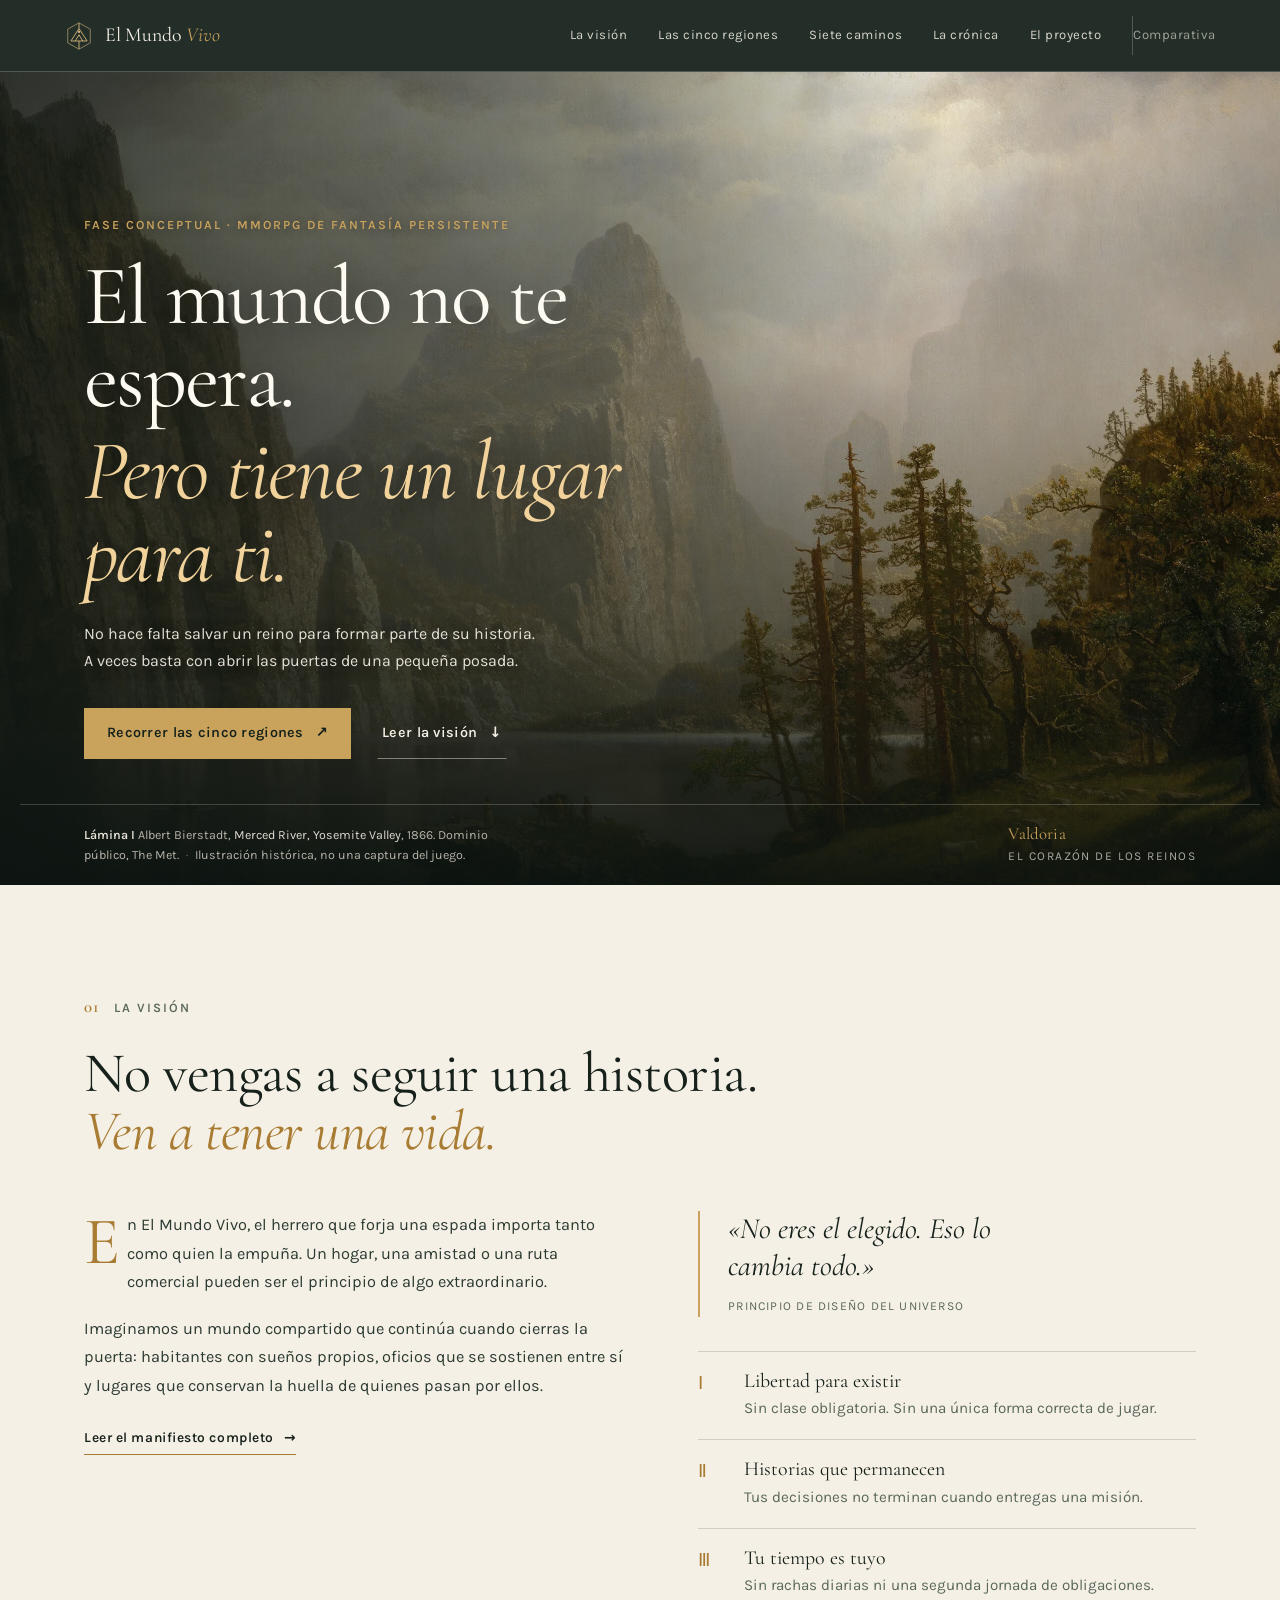
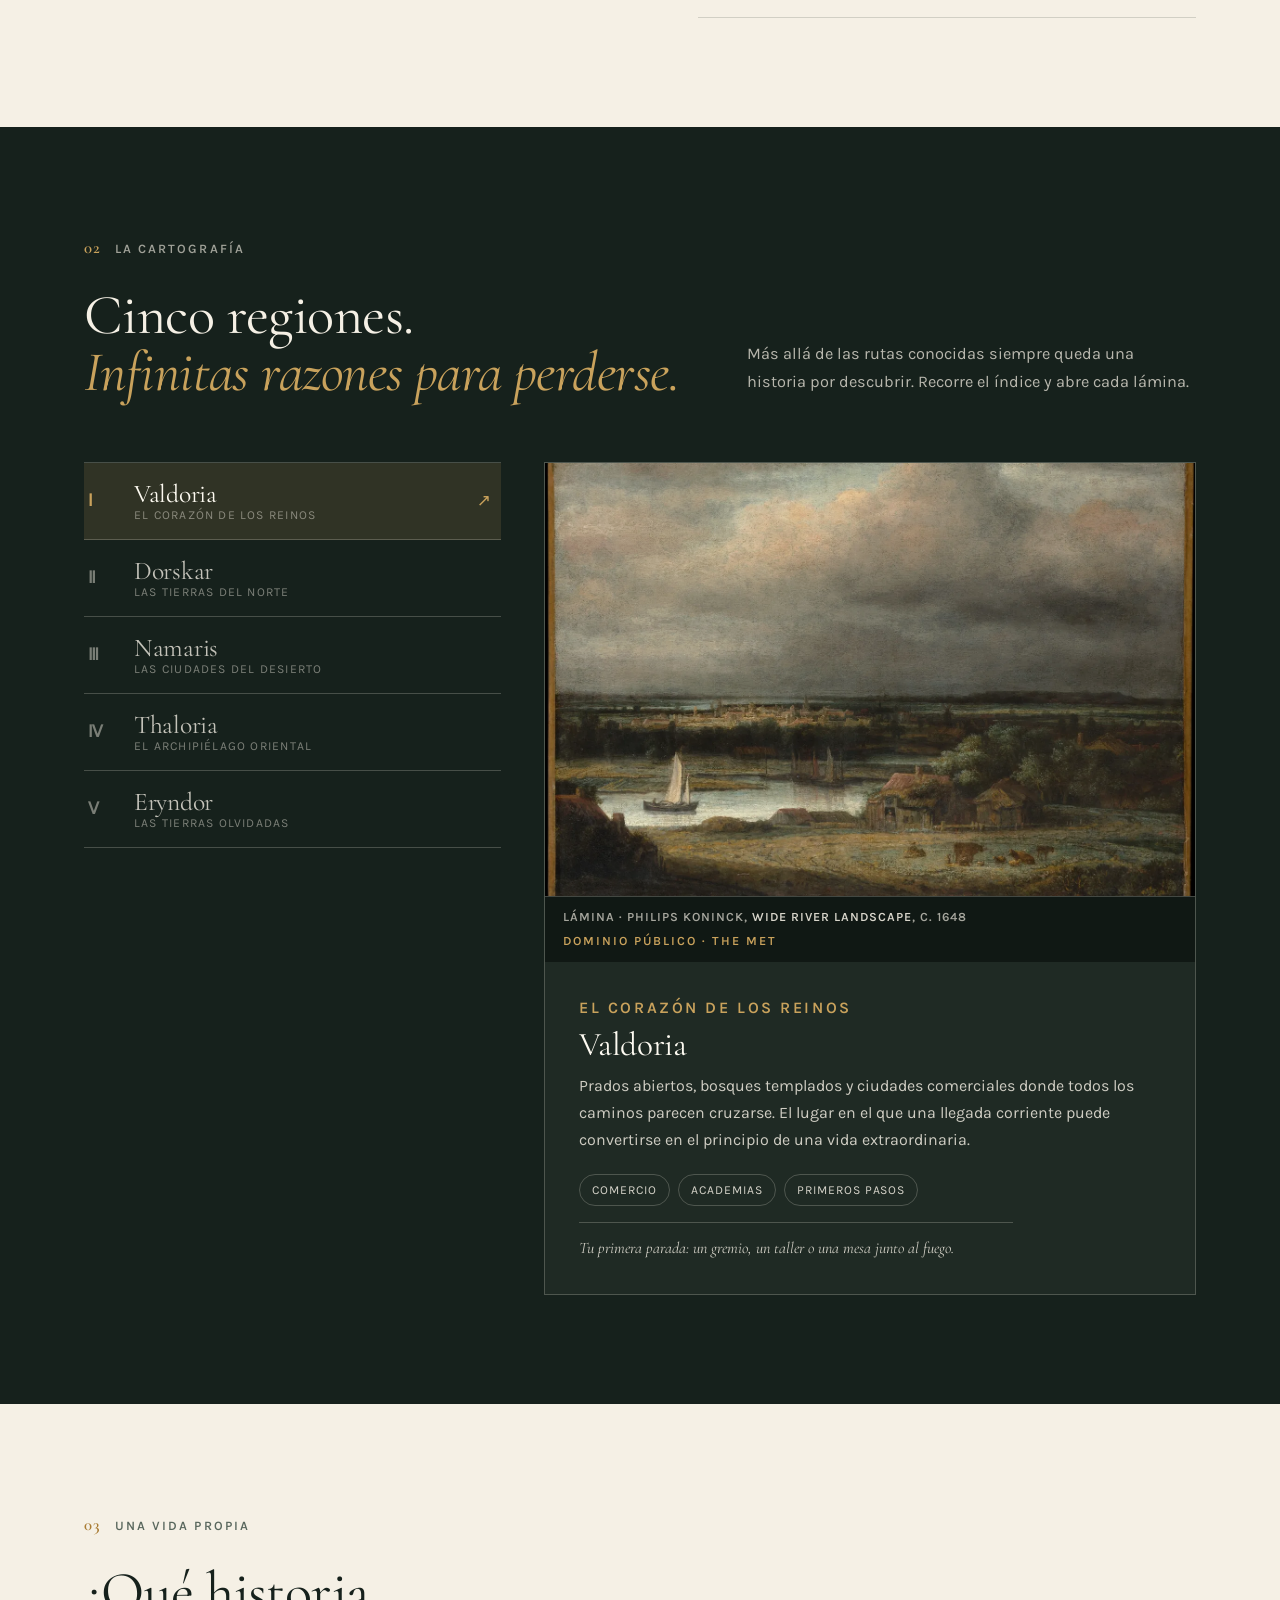
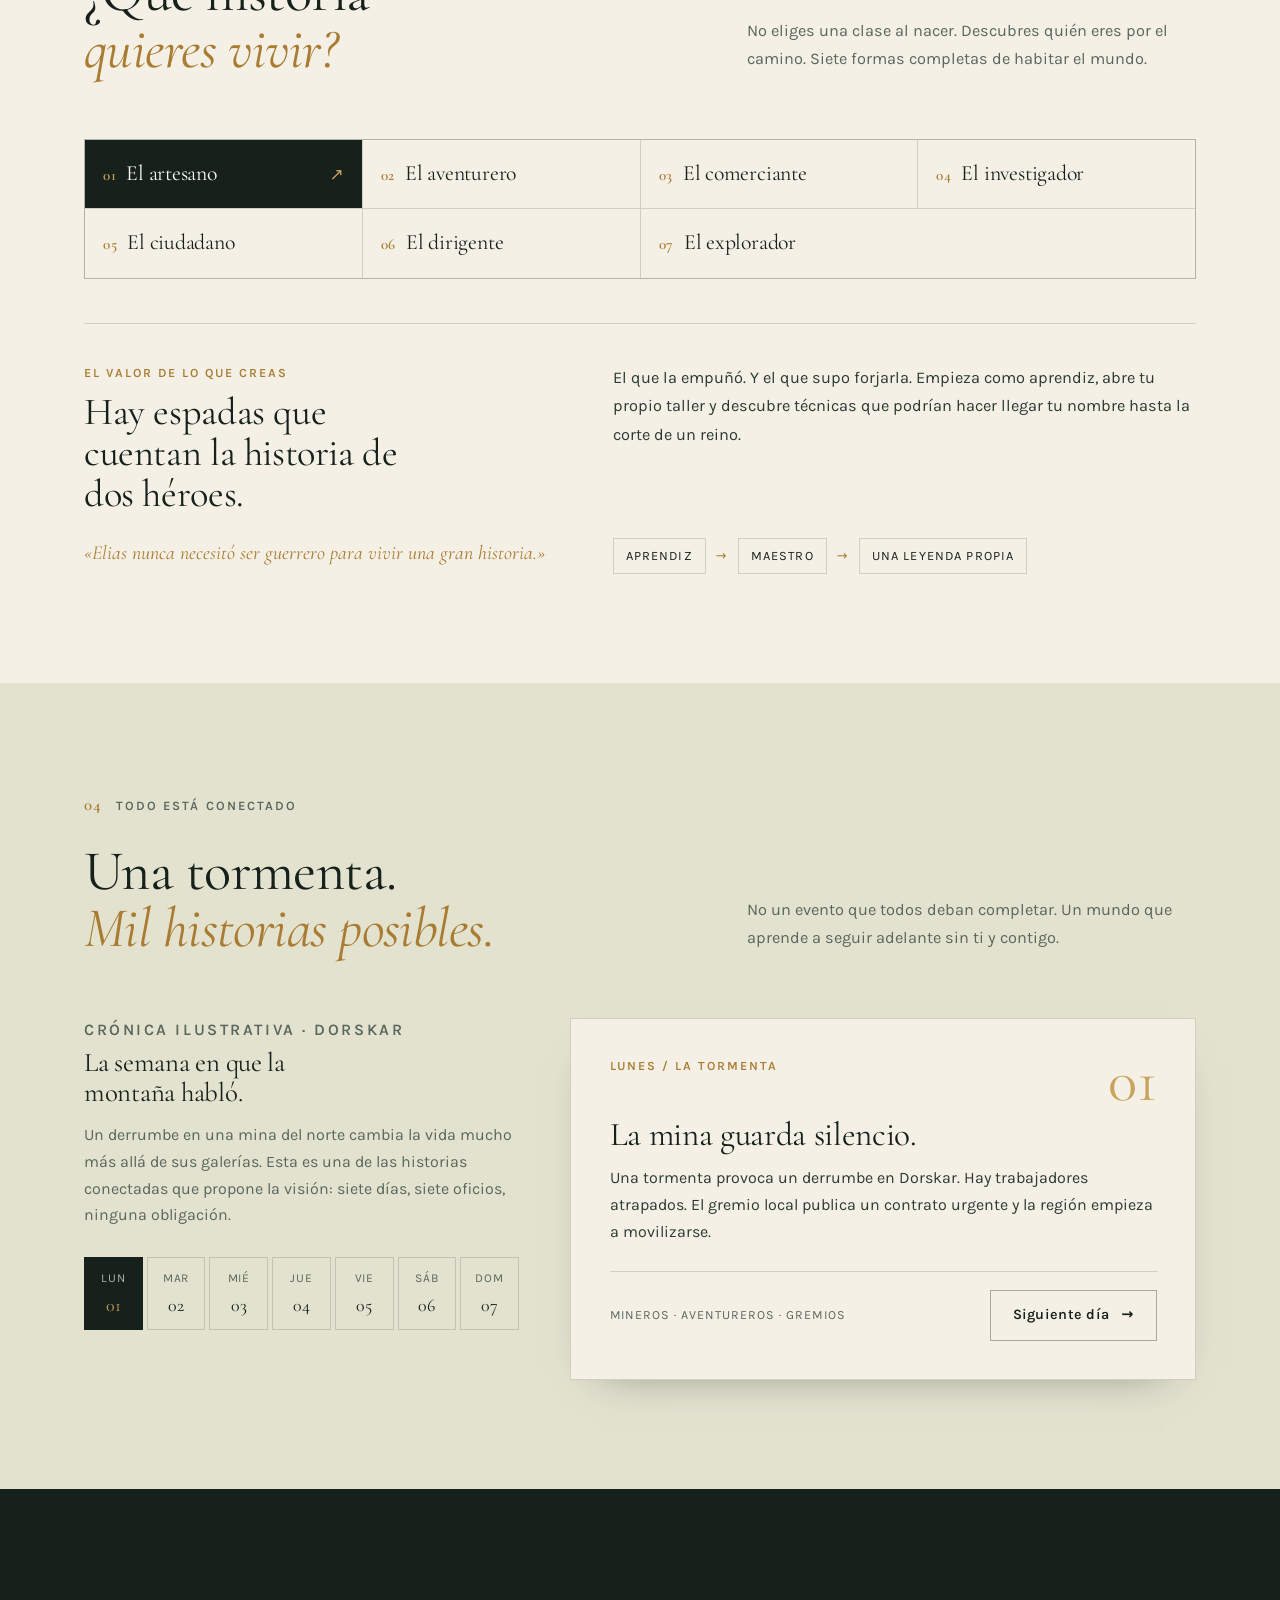
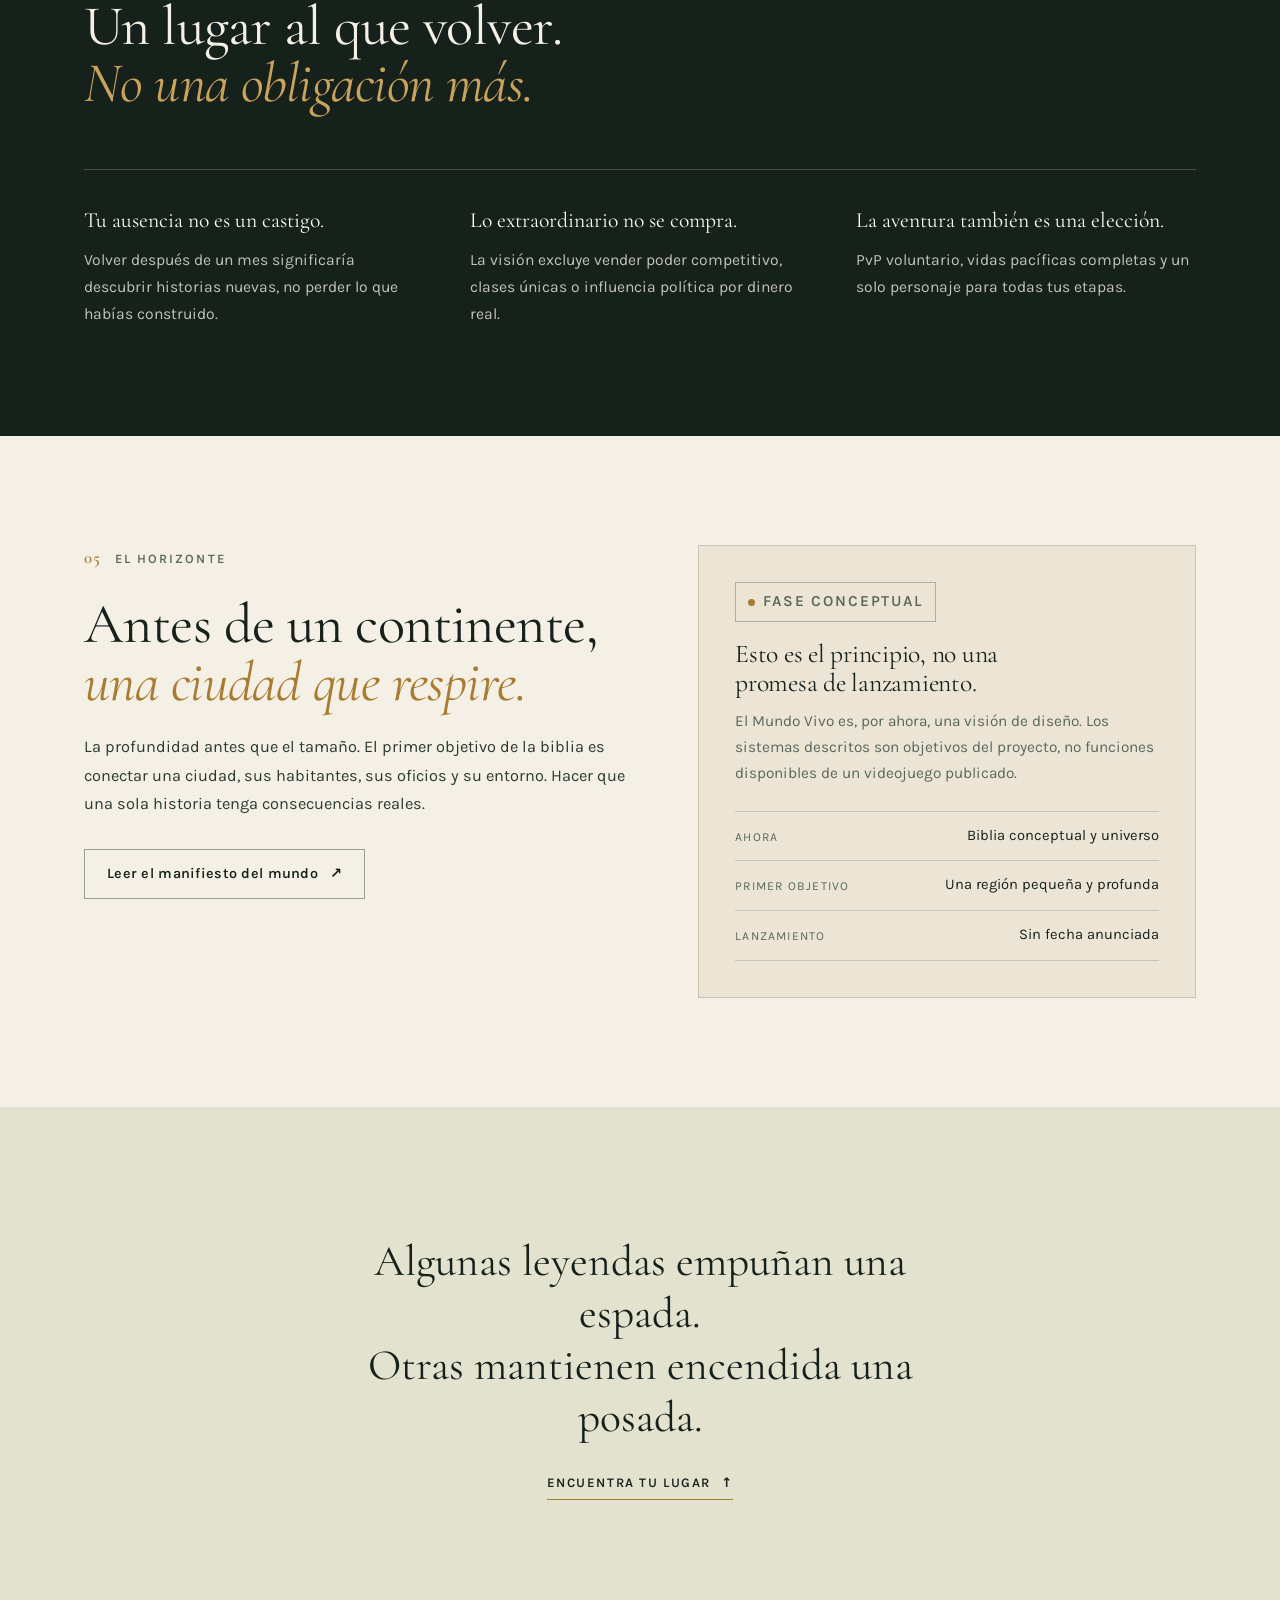
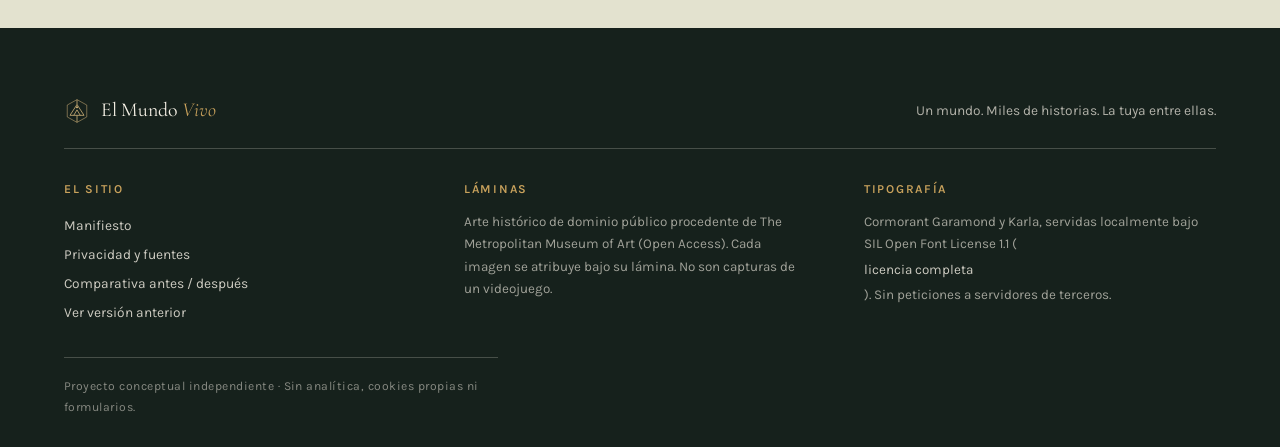
==== commit 639825d3: "feat: redesign El Mundo Vivo with illustrated chronicle and before-after comparison" ====
--- a/index.html
+++ b/index.html
@@ -1,26 +1,287 @@
 <!doctype html>
 <html lang="es">
 <head>
-<meta charset="utf-8"><meta name="viewport" content="width=device-width,initial-scale=1">
-<meta name="theme-color" content="#182b28">
+<meta charset="utf-8">
+<meta name="viewport" content="width=device-width,initial-scale=1">
+<meta name="theme-color" content="#16211c">
 <title>El Mundo Vivo — Tu vida. Tu historia. Tu lugar.</title>
-<meta name="description" content="Descubre la visión de un MMORPG de fantasía persistente. Cinco regiones, miles de historias y la libertad de vivir la tuya. Proyecto en fase conceptual.">
-<meta property="og:title" content="El Mundo Vivo — No eres el elegido. Eres parte del mundo."><meta property="og:description" content="Un atlas de posibilidades para un MMORPG de fantasía persistente. Explora sus regiones y encuentra tu camino."><meta property="og:type" content="website"><meta property="og:locale" content="es_ES"><meta property="og:url" content="https://puppetpaper.github.io/el-mundo-vivo/"><meta property="og:image" content="https://puppetpaper.github.io/el-mundo-vivo/assets/social.png">
-<link rel="icon" href="assets/sigil.svg" type="image/svg+xml"><link rel="stylesheet" href="styles.css">
+<meta name="description" content="La visión de un MMORPG de fantasía persistente: cinco regiones, siete caminos de vida y un mundo que sigue sin ti. Proyecto en fase conceptual.">
+<meta property="og:title" content="El Mundo Vivo — No eres el elegido. Eres parte del mundo.">
+<meta property="og:description" content="Una crónica ilustrada de un mundo habitable: cinco regiones, siete caminos, siete días de una misma historia.">
+<meta property="og:type" content="website">
+<meta property="og:locale" content="es_ES">
+<meta property="og:url" content="https://puppetpaper.github.io/el-mundo-vivo/">
+<meta property="og:image" content="https://puppetpaper.github.io/el-mundo-vivo/assets/social.png">
+<link rel="icon" href="assets/sigil.svg" type="image/svg+xml">
+<link rel="preload" href="assets/fonts/cormorant-garamond-400-normal.woff2" as="font" type="font/woff2" crossorigin>
+<link rel="preload" href="assets/art/hero-valdoria.webp" as="image">
+<link rel="stylesheet" href="styles.css">
 </head>
 <body>
 <a class="skip" href="#contenido">Saltar al contenido</a>
-<header class="header"><a class="brand" href="#inicio" aria-label="El Mundo Vivo, inicio"><img src="assets/sigil.svg" alt="" width="38" height="38"><span>EL MUNDO <b>VIVO</b></span></a><button class="menu-toggle" aria-expanded="false" aria-controls="nav" aria-label="Abrir menú"><span></span><span></span></button><nav id="nav" aria-label="Navegación principal"><a href="#filosofia">La visión</a><a href="#atlas">El continente</a><a href="#caminos">Tu camino</a><a href="#cronicas">Un mundo conectado</a><a class="nav-cta" href="#horizonte">El proyecto <span aria-hidden="true">↗</span></a></nav></header>
+
+<header class="masthead">
+  <a class="wordmark" href="#inicio" aria-label="El Mundo Vivo, inicio">
+    <img src="assets/sigil.svg" alt="" width="30" height="30">
+    <span>El Mundo <em>Vivo</em></span>
+  </a>
+  <button class="menu-toggle" aria-expanded="false" aria-controls="nav" aria-label="Abrir menú"><span></span><span></span></button>
+  <nav id="nav" aria-label="Navegación principal">
+    <a href="#vision">La visión</a>
+    <a href="#atlas">Las cinco regiones</a>
+    <a href="#caminos">Siete caminos</a>
+    <a href="#cronicas">La crónica</a>
+    <a href="#horizonte">El proyecto</a>
+    <a class="nav-quiet" href="compare.html">Comparativa</a>
+  </nav>
+</header>
+
 <main id="contenido">
-<section id="inicio" class="hero" aria-labelledby="hero-title"><div class="hero-art" role="img" aria-label="Ilustración conceptual original: una ciudad de Valdoria junto al río, entre bosques y montañas al atardecer"></div><div class="hero-shade"></div><div class="hero-content"><p class="eyebrow light"><span class="line"></span> UN MMORPG DE FANTASÍA PERSISTENTE</p><h1 id="hero-title">El mundo no te espera.<br><em>Pero tiene un lugar para ti.</em></h1><p>No necesitas salvar un reino para formar parte de su historia.<br class="desktop-break"> A veces, basta con abrir las puertas de una pequeña posada.</p><div class="hero-actions"><a class="button gold" href="#atlas">Descubre el continente <span aria-hidden="true">↗</span></a><a class="text-link" href="#filosofia">Conoce nuestra visión <span aria-hidden="true">↓</span></a></div></div><div class="hero-foot"><span><i></i> UN UNIVERSO POR IMAGINAR · FASE CONCEPTUAL</span><span>VALDORIA <small>— El corazón de los reinos</small></span></div><span class="art-caption">ILUSTRACIÓN CONCEPTUAL · NO ES UNA CAPTURA DEL JUEGO</span></section>
-<section id="filosofia" class="intro section"><div class="section-index">01 / LA VISIÓN</div><div class="intro-heading"><p class="eyebrow">NO ERES EL ELEGIDO. ESO LO CAMBIA TODO.</p><h2>No vengas a seguir una historia.<br><em>Ven a tener una vida.</em></h2></div><div class="intro-body"><p>En El Mundo Vivo, el herrero que forja una espada importa tanto como quien la empuña. Un hogar, una amistad o una ruta comercial pueden ser el principio de algo extraordinario.</p><p>Imaginamos un mundo compartido que continúa cuando cierras la puerta. Con habitantes que tienen sus propios sueños y lugares que conservan la huella de quienes pasan por ellos.</p></div><div class="principles"><article><span>Ⅰ</span><h3>Libertad para existir</h3><p>Sin clase obligatoria. Sin una única forma correcta de jugar.</p></article><article><span>Ⅱ</span><h3>Historias que permanecen</h3><p>Tus decisiones no terminan cuando entregas una misión.</p></article><article><span>Ⅲ</span><h3>Tu tiempo es tuyo</h3><p>Sin rachas diarias ni una segunda jornada de obligaciones.</p></article></div></section>
-<section id="atlas" class="atlas section"><div class="section-top"><div><div class="section-index">02 / EL ATLAS</div><h2>Cinco regiones.<br><em>Infinitas razones para perderse.</em></h2></div><p>Más allá de las rutas conocidas, siempre queda una historia por descubrir.</p></div><div class="atlas-layout"><div class="map-frame"><span class="map-caption">CARTOGRAFÍA DEL CONTINENTE · INTERPRETACIÓN CONCEPTUAL</span><svg class="map" viewBox="0 0 760 610" role="img" aria-labelledby="map-title"><title id="map-title">Mapa conceptual del continente y sus cinco regiones</title><defs><pattern id="sea" width="34" height="34" patternUnits="userSpaceOnUse"><path d="M3 17q7-5 14 0t14 0" fill="none" stroke="#9daaa3" stroke-width=".5" opacity=".3"/></pattern><filter id="land-shadow"><feDropShadow dx="0" dy="4" stdDeviation="5" flood-opacity=".13"/></filter></defs><rect width="760" height="610" fill="url(#sea)"/><g fill="none" stroke="#b1b8ab" stroke-width="1" opacity=".35"><ellipse cx="372" cy="305" rx="320" ry="254"/><path d="M52 305h640M372 51v508"/><path d="M100 119l545 372M100 491l545-372"/></g><path d="M156 147l50-38 18-38 73 17 42-29 32 46 62 11 19 49 69 6 23 44 45 30-26 52 15 39-43 45-4 58-64 32-24 53-77 32-54-25-61-8-17-52-52-7-23-52-38-31 17-59-33-42 19-47z" fill="#c9cdb2" stroke="#829083" stroke-width="2" filter="url(#land-shadow)"/><path d="M174 162l44-42 17-37 62 17 40-27 27 40 61 16 12 48-40 36-79-17-65 25-61-15z" fill="#dce1d7"/><path d="M397 215l45-37 68 9 24 40 43 26-27 42 13 31-45 47-5 47-53 26-46-47 19-68-35-41z" fill="#859b7b"/><path d="M176 347l49 6 50 35 94-5 46 33-21 49-63 32-54-26-57-8-15-48-40-12z" fill="#d9bb86"/><path d="M367 193q-45 57-26 98t-15 88" fill="none" stroke="#738f90" stroke-width="5"/><path d="M277 164l-17-29-20 31m57-17-16-34-17 30m69 17-17-32-19 33m56-14-17-35-16 31" fill="none" stroke="#88988e" stroke-width="2"/><g fill="#5b7863" opacity=".7"><path d="M459 254l9-22 9 22zm25 19 9-22 9 22zm-39 14 9-22 9 22zm58 20 9-22 9 22zm-43 29 9-22 9 22zm-204-68 9-22 9 22zm-26 23 9-22 9 22z"/></g><g fill="#b0bba1" stroke="#829083" stroke-width="1.5"><path d="M620 253l35 10 10 37-28 21-24-27z"/><path d="M590 357l32-18 28 20-7 31-40 11z"/><path d="M660 411l25 2 9 23-20 20-18-22z"/><path d="M578 439l17 6 4 23-25 11-12-19z"/></g><path d="M295 280Q390 214 454 285M295 280Q310 351 297 417M295 280Q367 177 304 145M295 280Q467 421 621 367" fill="none" stroke="#8b784f" stroke-dasharray="4 6" opacity=".6"/><g class="map-labels" font-family="Georgia,serif" font-size="17" fill="#344c40" text-anchor="middle"><text x="298" y="115">DORSKAR</text><text x="242" y="314">VALDORIA</text><text x="291" y="453">NAMARIS</text><text x="479" y="371">ERYNDOR</text><text x="622" y="490">THALORIA</text></g><g fill="#f2e9d7" stroke="#7d643b" stroke-width="2"><circle cx="295" cy="280" r="7"/><circle cx="304" cy="157" r="5"/><circle cx="297" cy="417" r="5"/><circle cx="454" cy="285" r="5"/><circle cx="621" cy="367" r="5"/></g><g transform="translate(84 480)" fill="none" stroke="#657b6c"><circle r="30"/><path d="M0-45L7-7 0 0-7-7z" fill="#657b6c"/><path d="M0 45L7 7 0 0-7 7zM-45 0l38-7L0 0-7 7zM45 0L7-7 0 0l7 7z"/><text x="0" y="-52" text-anchor="middle" fill="#657b6c" stroke="none" font-family="Georgia">N</text></g><text x="380" y="578" fill="#7b897c" text-anchor="middle" font-size="12" letter-spacing="4" font-family="Georgia">TIERRAS AÚN POR DESCUBRIR</text></svg></div><div class="region-panel"><div class="region-tabs" role="tablist" aria-label="Regiones del continente"><button id="tab-valdoria" role="tab" aria-selected="true" aria-controls="region-detail" data-region="valdoria">Valdoria</button><button id="tab-dorskar" role="tab" aria-selected="false" aria-controls="region-detail" data-region="dorskar" tabindex="-1">Dorskar</button><button id="tab-namaris" role="tab" aria-selected="false" aria-controls="region-detail" data-region="namaris" tabindex="-1">Namaris</button><button id="tab-thaloria" role="tab" aria-selected="false" aria-controls="region-detail" data-region="thaloria" tabindex="-1">Thaloria</button><button id="tab-eryndor" role="tab" aria-selected="false" aria-controls="region-detail" data-region="eryndor" tabindex="-1">Eryndor</button></div><article id="region-detail" class="region-detail" role="tabpanel" aria-labelledby="tab-valdoria" tabindex="0"><div class="region-art" data-land="valdoria"><img src="assets/valdoria.svg" alt="Paisaje conceptual ilustrado de Valdoria" width="700" height="420"></div><div class="region-copy"><p class="eyebrow" id="region-subtitle">EL CORAZÓN DE LOS REINOS</p><h3 id="region-name">Valdoria</h3><p id="region-description">Prados abiertos, bosques templados y ciudades comerciales donde todos los caminos parecen cruzarse. El lugar en el que una llegada corriente puede convertirse en el principio de una vida extraordinaria.</p><div id="region-tags" class="tags"><span>Comercio</span><span>Academias</span><span>Primeros pasos</span></div><p class="region-note" id="region-note">Tu primera parada: un gremio, un taller o una mesa junto al fuego.</p></div></article></div></div></section>
-<section id="caminos" class="paths section"><div class="section-index">03 / UNA VIDA PROPIA</div><div class="paths-heading"><h2>¿Qué historia<br><em>quieres vivir?</em></h2><p>No eliges una clase al nacer.<br>Descubres quién eres por el camino.</p></div><div class="life-layout"><div class="life-options" aria-label="Caminos de vida"><button class="active" data-path="artesano" aria-pressed="true"><span>01</span> El artesano <b>↗</b></button><button data-path="aventurero" aria-pressed="false"><span>02</span> El aventurero <b>↗</b></button><button data-path="comerciante" aria-pressed="false"><span>03</span> El comerciante <b>↗</b></button><button data-path="investigador" aria-pressed="false"><span>04</span> El investigador <b>↗</b></button><button data-path="ciudadano" aria-pressed="false"><span>05</span> El ciudadano <b>↗</b></button><button data-path="dirigente" aria-pressed="false"><span>06</span> El dirigente <b>↗</b></button><button data-path="explorador" aria-pressed="false"><span>07</span> El explorador <b>↗</b></button></div><article class="life-story" aria-live="polite"><div class="life-emblem" aria-hidden="true"><svg viewBox="0 0 240 220"><circle cx="120" cy="110" r="87"/><circle cx="120" cy="110" r="100" stroke-dasharray="2 9"/><path d="M53 126h129l-18 21h-31v19h-31v-19H74zm10 0-14-17h52v17m31-44 20-23 21 18-21 24zm-3 5-32 37m8-67 8-17m-31 28-16-7m66 52 17 8"/><path d="m119 22 4-10 4 10-4 10z"/></svg></div><p class="eyebrow" id="life-kicker">EL VALOR DE LO QUE CREAS</p><h3 id="life-title">Hay espadas que cuentan<br>la historia de dos héroes.</h3><p id="life-text">El que la empuñó. Y el que supo forjarla. Empieza como aprendiz, abre tu propio taller y descubre técnicas que podrían hacer llegar tu nombre hasta la corte de un reino.</p><span class="life-quote" id="life-quote">«Elias nunca necesitó ser guerrero para vivir una gran historia.»</span><div class="life-progression" id="life-progression"><span>Aprendiz</span><i>→</i><span>Maestro</span><i>→</i><span>Una leyenda propia</span></div></article></div><p class="paths-note">Son caminos, no jaulas. Puedes aprender, combinar disciplinas y empezar de nuevo sin abandonar a tu personaje.</p></section>
-<section id="cronicas" class="chronicles section"><div class="section-top"><div><div class="section-index">04 / TODO ESTÁ CONECTADO</div><h2>Una tormenta.<br><em>Mil historias posibles.</em></h2></div><p>No un evento que todos deban completar.<br>Un mundo que aprende a seguir adelante.</p></div><div class="chronicle-layout"><div class="chronicle-intro"><span class="tiny-label">CRÓNICA ILUSTRATIVA · DORSKAR</span><h3>La semana en que<br>la montaña habló.</h3><p>Un derrumbe en una mina del norte cambia la vida mucho más allá de sus galerías. Esta es una de las historias conectadas que propone nuestra visión.</p><div class="week-controls" aria-label="Elegir día de la crónica"><button data-day="0" class="active" aria-pressed="true">L</button><button data-day="1" aria-pressed="false">M</button><button data-day="2" aria-pressed="false">X</button><button data-day="3" aria-pressed="false">J</button><button data-day="4" aria-pressed="false">V</button><button data-day="5" aria-pressed="false">S</button><button data-day="6" aria-pressed="false">D</button></div></div><article class="day-card" aria-live="polite"><div class="day-top"><p class="eyebrow" id="day-label">LUNES / LA TORMENTA</p><span id="day-number" aria-hidden="true">01</span></div><h3 id="day-title">La mina guarda silencio.</h3><p id="day-text">Una tormenta provoca un derrumbe en Dorskar. Hay trabajadores atrapados. El gremio local publica un contrato urgente y la región empieza a movilizarse.</p><div class="day-bottom"><span id="day-people">Mineros · Aventureros · Gremios</span><button id="next-day" aria-label="Avanzar al siguiente día">Siguiente día <span aria-hidden="true">→</span></button></div></article></div></section>
-<section class="manifesto section"><span class="ornament" aria-hidden="true">✧</span><p class="eyebrow">NUESTRO COMPROMISO CON LA VISIÓN</p><h2>Un lugar al que volver.<br><em>No una obligación más.</em></h2><div class="promises"><p><b>Tu ausencia no es un castigo.</b> Queremos que regresar después de un mes signifique descubrir nuevas historias, no perder lo que habías construido.</p><p><b>Lo extraordinario no se compra.</b> La visión excluye vender poder competitivo, clases únicas o influencia política por dinero real.</p><p><b>La aventura también es una elección.</b> PvP voluntario, vidas pacíficas completas y un solo personaje para todas tus etapas.</p></div></section>
-<section id="horizonte" class="horizon section"><div class="section-index">05 / EL HORIZONTE</div><div class="horizon-layout"><div><p class="eyebrow">UNA GRAN VISIÓN. UN PRIMER PASO CONCRETO.</p><h2>Antes de un continente,<br><em>una ciudad que respire.</em></h2><p>La profundidad antes que el tamaño. El primer objetivo definido en la biblia es conectar una ciudad, sus habitantes, sus oficios y su entorno. Hacer que una sola historia tenga consecuencias reales.</p><a class="button outline" href="vision.html">Leer el manifiesto del mundo <span aria-hidden="true">↗</span></a></div><div class="project-status"><span class="status-pill"><i></i> FASE CONCEPTUAL</span><h3>Esto es el principio,<br>no una promesa de lanzamiento.</h3><p>El Mundo Vivo es, por ahora, una visión de diseño. Los sistemas descritos son objetivos del proyecto, no funciones disponibles de un videojuego publicado.</p><dl><div><dt>Ahora</dt><dd>Biblia conceptual y universo</dd></div><div><dt>Primer objetivo</dt><dd>Una región pequeña y profunda</dd></div><div><dt>Lanzamiento</dt><dd>Sin fecha anunciada</dd></div></dl></div></div></section>
-<section class="closing"><p>Algunas leyendas empuñan una espada.<br>Otras mantienen encendida una posada.</p><a href="#inicio">Encuentra tu lugar <span aria-hidden="true">↑</span></a></section>
+
+  <!-- ============ PORTADA ============ -->
+  <section id="inicio" class="cover" aria-labelledby="cover-title">
+    <figure class="cover-plate">
+      <img src="assets/art/hero-valdoria.webp" width="2400" height="1350" alt="Lámina histórica: un valle profundo con un río en calma, pinos y una montaña iluminada entre la niebla (Albert Bierstadt, Merced River, 1866).">
+    </figure>
+    <div class="cover-veil" aria-hidden="true"></div>
+    <div class="cover-inner">
+      <p class="kicker">Fase conceptual · MMORPG de fantasía persistente</p>
+      <h1 id="cover-title">El mundo no te espera.<br><em>Pero tiene un lugar para ti.</em></h1>
+      <p class="cover-lead">No hace falta salvar un reino para formar parte de su historia. A veces basta con abrir las puertas de una pequeña posada.</p>
+      <div class="cover-actions">
+        <a class="btn btn-gold" href="#atlas">Recorrer las cinco regiones <span aria-hidden="true">↗</span></a>
+        <a class="btn btn-quiet" href="#vision">Leer la visión <span aria-hidden="true">↓</span></a>
+      </div>
+    </div>
+    <div class="cover-foot">
+      <p><strong>Lámina I</strong> Albert Bierstadt, <cite>Merced River, Yosemite Valley</cite>, 1866. Dominio público, The Met. <span class="sep">·</span> Ilustración histórica, no una captura del juego.</p>
+      <p class="cover-foot-place">Valdoria <span>El corazón de los reinos</span></p>
+    </div>
+  </section>
+
+  <!-- ============ 01 VISIÓN ============ -->
+  <section id="vision" class="band band-paper" aria-labelledby="vision-title">
+    <div class="wrap">
+      <div class="band-head">
+        <p class="index-label"><span>01</span> La visión</p>
+        <h2 id="vision-title">No vengas a seguir una historia.<br><em>Ven a tener una vida.</em></h2>
+      </div>
+      <div class="vision-grid">
+        <div class="vision-text">
+          <p class="dropcap">En El Mundo Vivo, el herrero que forja una espada importa tanto como quien la empuña. Un hogar, una amistad o una ruta comercial pueden ser el principio de algo extraordinario.</p>
+          <p>Imaginamos un mundo compartido que continúa cuando cierras la puerta: habitantes con sueños propios, oficios que se sostienen entre sí y lugares que conservan la huella de quienes pasan por ellos.</p>
+          <a class="link-arrow" href="vision.html">Leer el manifiesto completo <span aria-hidden="true">→</span></a>
+        </div>
+        <div class="vision-side">
+          <blockquote class="pullquote">
+            <p>«No eres el elegido. Eso lo cambia todo.»</p>
+            <cite>Principio de diseño del universo</cite>
+          </blockquote>
+          <ol class="principles">
+            <li><span class="num">Ⅰ</span><div><h3>Libertad para existir</h3><p>Sin clase obligatoria. Sin una única forma correcta de jugar.</p></div></li>
+            <li><span class="num">Ⅱ</span><div><h3>Historias que permanecen</h3><p>Tus decisiones no terminan cuando entregas una misión.</p></div></li>
+            <li><span class="num">Ⅲ</span><div><h3>Tu tiempo es tuyo</h3><p>Sin rachas diarias ni una segunda jornada de obligaciones.</p></div></li>
+          </ol>
+        </div>
+      </div>
+    </div>
+  </section>
+
+  <!-- ============ 02 ATLAS ============ -->
+  <section id="atlas" class="band band-ink" aria-labelledby="atlas-title">
+    <div class="wrap">
+      <div class="band-head band-head-row">
+        <div>
+          <p class="index-label"><span>02</span> La cartografía</p>
+          <h2 id="atlas-title">Cinco regiones.<br><em>Infinitas razones para perderse.</em></h2>
+        </div>
+        <p class="band-lede">Más allá de las rutas conocidas siempre queda una historia por descubrir. Recorre el índice y abre cada lámina.</p>
+      </div>
+
+      <div class="atlas">
+        <div class="atlas-index" role="tablist" aria-label="Regiones del continente" aria-orientation="vertical">
+          <button role="tab" id="tab-valdoria" data-region="valdoria" aria-selected="true" aria-controls="region-detail" tabindex="0">
+            <span class="atlas-num">Ⅰ</span>
+            <span class="atlas-name">Valdoria<small>El corazón de los reinos</small></span>
+            <span class="atlas-arrow" aria-hidden="true">↗</span>
+          </button>
+          <button role="tab" id="tab-dorskar" data-region="dorskar" aria-selected="false" aria-controls="region-detail" tabindex="-1">
+            <span class="atlas-num">Ⅱ</span>
+            <span class="atlas-name">Dorskar<small>Las tierras del norte</small></span>
+            <span class="atlas-arrow" aria-hidden="true">↗</span>
+          </button>
+          <button role="tab" id="tab-namaris" data-region="namaris" aria-selected="false" aria-controls="region-detail" tabindex="-1">
+            <span class="atlas-num">Ⅲ</span>
+            <span class="atlas-name">Namaris<small>Las ciudades del desierto</small></span>
+            <span class="atlas-arrow" aria-hidden="true">↗</span>
+          </button>
+          <button role="tab" id="tab-thaloria" data-region="thaloria" aria-selected="false" aria-controls="region-detail" tabindex="-1">
+            <span class="atlas-num">Ⅳ</span>
+            <span class="atlas-name">Thaloria<small>El archipiélago oriental</small></span>
+            <span class="atlas-arrow" aria-hidden="true">↗</span>
+          </button>
+          <button role="tab" id="tab-eryndor" data-region="eryndor" aria-selected="false" aria-controls="region-detail" tabindex="-1">
+            <span class="atlas-num">Ⅴ</span>
+            <span class="atlas-name">Eryndor<small>Las tierras olvidadas</small></span>
+            <span class="atlas-arrow" aria-hidden="true">↗</span>
+          </button>
+        </div>
+
+        <div class="atlas-detail" id="region-detail" role="tabpanel" aria-labelledby="tab-valdoria" tabindex="0">
+          <figure class="atlas-plate">
+            <img class="region-art" src="assets/art/region-valdoria.webp" width="1400" height="933" alt="Lámina histórica de Valdoria: un río ancho, pastos, barcas y una ciudad lejana bajo un cielo inmenso. Pintura de Philips Koninck, dominio público.">
+            <figcaption class="plate-caption"><span id="region-plate">Lámina · Philips Koninck, <cite>Wide River Landscape</cite>, c. 1648</span><span class="plate-tag">Dominio público · The Met</span></figcaption>
+          </figure>
+          <div class="atlas-copy">
+            <p class="kicker" id="region-kicker">El corazón de los reinos</p>
+            <h3 id="region-name">Valdoria</h3>
+            <p id="region-description">Prados abiertos, bosques templados y ciudades comerciales donde todos los caminos parecen cruzarse. El lugar en el que una llegada corriente puede convertirse en el principio de una vida extraordinaria.</p>
+            <div class="tags" id="region-tags"><span>Comercio</span><span>Academias</span><span>Primeros pasos</span></div>
+            <p class="atlas-note" id="region-note">Tu primera parada: un gremio, un taller o una mesa junto al fuego.</p>
+          </div>
+        </div>
+      </div>
+    </div>
+  </section>
+
+  <!-- ============ 03 CAMINOS ============ -->
+  <section id="caminos" class="band band-paper" aria-labelledby="paths-title">
+    <div class="wrap">
+      <div class="band-head band-head-row">
+        <div>
+          <p class="index-label"><span>03</span> Una vida propia</p>
+          <h2 id="paths-title">¿Qué historia<br><em>quieres vivir?</em></h2>
+        </div>
+        <p class="band-lede">No eliges una clase al nacer. Descubres quién eres por el camino. Siete formas completas de habitar el mundo.</p>
+      </div>
+
+      <div class="paths" aria-label="Caminos de vida">
+        <button class="path active" data-path="artesano" aria-pressed="true"><span class="path-num">01</span><span class="path-name">El artesano</span><span class="path-mark" aria-hidden="true">↗</span></button>
+        <button class="path" data-path="aventurero" aria-pressed="false"><span class="path-num">02</span><span class="path-name">El aventurero</span><span class="path-mark" aria-hidden="true">↗</span></button>
+        <button class="path" data-path="comerciante" aria-pressed="false"><span class="path-num">03</span><span class="path-name">El comerciante</span><span class="path-mark" aria-hidden="true">↗</span></button>
+        <button class="path" data-path="investigador" aria-pressed="false"><span class="path-num">04</span><span class="path-name">El investigador</span><span class="path-mark" aria-hidden="true">↗</span></button>
+        <button class="path" data-path="ciudadano" aria-pressed="false"><span class="path-num">05</span><span class="path-name">El ciudadano</span><span class="path-mark" aria-hidden="true">↗</span></button>
+        <button class="path" data-path="dirigente" aria-pressed="false"><span class="path-num">06</span><span class="path-name">El dirigente</span><span class="path-mark" aria-hidden="true">↗</span></button>
+        <button class="path" data-path="explorador" aria-pressed="false"><span class="path-num">07</span><span class="path-name">El explorador</span><span class="path-mark" aria-hidden="true">↗</span></button>
+      </div>
+
+      <article class="path-story" aria-live="polite">
+        <p class="kicker" id="life-kicker">El valor de lo que creas</p>
+        <h3 id="life-title">Hay espadas que cuentan la historia de dos héroes.</h3>
+        <p id="life-text">El que la empuñó. Y el que supo forjarla. Empieza como aprendiz, abre tu propio taller y descubre técnicas que podrían hacer llegar tu nombre hasta la corte de un reino.</p>
+        <p class="path-quote" id="life-quote">«Elias nunca necesitó ser guerrero para vivir una gran historia.»</p>
+        <div class="path-progress" id="life-progression"><span>Aprendiz</span><i aria-hidden="true">→</i><span>Maestro</span><i aria-hidden="true">→</i><span>Una leyenda propia</span></div>
+      </article>
+    </div>
+  </section>
+
+  <!-- ============ 04 CRÓNICA ============ -->
+  <section id="cronicas" class="band band-sage" aria-labelledby="chron-title">
+    <div class="wrap">
+      <div class="band-head band-head-row">
+        <div>
+          <p class="index-label"><span>04</span> Todo está conectado</p>
+          <h2 id="chron-title">Una tormenta.<br><em>Mil historias posibles.</em></h2>
+        </div>
+        <p class="band-lede">No un evento que todos deban completar. Un mundo que aprende a seguir adelante sin ti y contigo.</p>
+      </div>
+
+      <div class="chronicle">
+        <div class="chronicle-intro">
+          <p class="kicker">Crónica ilustrativa · Dorskar</p>
+          <h3>La semana en que la montaña habló.</h3>
+          <p>Un derrumbe en una mina del norte cambia la vida mucho más allá de sus galerías. Esta es una de las historias conectadas que propone la visión: siete días, siete oficios, ninguna obligación.</p>
+          <div class="week" role="group" aria-label="Elige un día de la crónica">
+            <button data-day="0" class="active" aria-pressed="true"><small>Lun</small><span>01</span></button>
+            <button data-day="1" aria-pressed="false"><small>Mar</small><span>02</span></button>
+            <button data-day="2" aria-pressed="false"><small>Mié</small><span>03</span></button>
+            <button data-day="3" aria-pressed="false"><small>Jue</small><span>04</span></button>
+            <button data-day="4" aria-pressed="false"><small>Vie</small><span>05</span></button>
+            <button data-day="5" aria-pressed="false"><small>Sáb</small><span>06</span></button>
+            <button data-day="6" aria-pressed="false"><small>Dom</small><span>07</span></button>
+          </div>
+        </div>
+        <article class="day-card" aria-live="polite">
+          <div class="day-top">
+            <p class="kicker" id="day-label">Lunes / La tormenta</p>
+            <span class="day-number" id="day-number" aria-hidden="true">01</span>
+          </div>
+          <h3 id="day-title">La mina guarda silencio.</h3>
+          <p id="day-text">Una tormenta provoca un derrumbe en Dorskar. Hay trabajadores atrapados. El gremio local publica un contrato urgente y la región empieza a movilizarse.</p>
+          <div class="day-bottom">
+            <span id="day-people" class="day-people">Mineros · Aventureros · Gremios</span>
+            <button id="next-day" class="btn btn-outline">Siguiente día <span aria-hidden="true">→</span></button>
+          </div>
+        </article>
+      </div>
+    </div>
+  </section>
+
+  <!-- ============ MANIFIESTO ============ -->
+  <section class="band band-ink manifesto" aria-labelledby="promise-title">
+    <div class="wrap">
+      <h2 id="promise-title">Un lugar al que volver.<br><em>No una obligación más.</em></h2>
+      <div class="promises">
+        <p><b>Tu ausencia no es un castigo.</b> Volver después de un mes significaría descubrir historias nuevas, no perder lo que habías construido.</p>
+        <p><b>Lo extraordinario no se compra.</b> La visión excluye vender poder competitivo, clases únicas o influencia política por dinero real.</p>
+        <p><b>La aventura también es una elección.</b> PvP voluntario, vidas pacíficas completas y un solo personaje para todas tus etapas.</p>
+      </div>
+    </div>
+  </section>
+
+  <!-- ============ 05 HORIZONTE ============ -->
+  <section id="horizonte" class="band band-paper" aria-labelledby="horizon-title">
+    <div class="wrap horizon">
+      <div>
+        <p class="index-label"><span>05</span> El horizonte</p>
+        <h2 id="horizon-title">Antes de un continente,<br><em>una ciudad que respire.</em></h2>
+        <p class="horizon-text">La profundidad antes que el tamaño. El primer objetivo de la biblia es conectar una ciudad, sus habitantes, sus oficios y su entorno. Hacer que una sola historia tenga consecuencias reales.</p>
+        <a class="btn btn-outline-dark" href="vision.html">Leer el manifiesto del mundo <span aria-hidden="true">↗</span></a>
+      </div>
+      <aside class="status">
+        <p class="status-pill"><i aria-hidden="true"></i> Fase conceptual</p>
+        <h3>Esto es el principio, no una promesa de lanzamiento.</h3>
+        <p>El Mundo Vivo es, por ahora, una visión de diseño. Los sistemas descritos son objetivos del proyecto, no funciones disponibles de un videojuego publicado.</p>
+        <dl>
+          <div><dt>Ahora</dt><dd>Biblia conceptual y universo</dd></div>
+          <div><dt>Primer objetivo</dt><dd>Una región pequeña y profunda</dd></div>
+          <div><dt>Lanzamiento</dt><dd>Sin fecha anunciada</dd></div>
+        </dl>
+      </aside>
+    </div>
+  </section>
+
+  <section class="coda">
+    <p>Algunas leyendas empuñan una espada.<br>Otras mantienen encendida una posada.</p>
+    <a href="#inicio">Encuentra tu lugar <span aria-hidden="true">↑</span></a>
+  </section>
 </main>
-<footer><a class="brand" href="#inicio"><img src="assets/sigil.svg" alt="" width="32" height="32"><span>EL MUNDO <b>VIVO</b></span></a><p>Un mundo. Miles de historias. La tuya entre ellas.</p><div><a href="vision.html">Manifiesto</a><a href="privacidad.html">Privacidad</a><span>Proyecto conceptual independiente</span></div></footer>
+
+<footer class="colophon">
+  <div class="colophon-top">
+    <a class="wordmark" href="#inicio"><img src="assets/sigil.svg" alt="" width="26" height="26"><span>El Mundo <em>Vivo</em></span></a>
+    <p>Un mundo. Miles de historias. La tuya entre ellas.</p>
+  </div>
+  <div class="colophon-grid">
+    <div>
+      <h4>El sitio</h4>
+      <a href="vision.html">Manifiesto</a>
+      <a href="privacidad.html">Privacidad y fuentes</a>
+      <a href="compare.html">Comparativa antes / después</a>
+      <a href="antes/index.html">Ver versión anterior</a>
+    </div>
+    <div>
+      <h4>Láminas</h4>
+      <p>Arte histórico de dominio público procedente de The Metropolitan Museum of Art (Open Access). Cada imagen se atribuye bajo su lámina. No son capturas de un videojuego.</p>
+    </div>
+    <div>
+      <h4>Tipografía</h4>
+      <p>Cormorant Garamond y Karla, servidas localmente bajo SIL Open Font License 1.1 (<a href="assets/fonts/OFL.txt">licencia completa</a>). Sin peticiones a servidores de terceros.</p>
+    </div>
+  </div>
+  <p class="colophon-note">Proyecto conceptual independiente · Sin analítica, cookies propias ni formularios.</p>
+</footer>
+
 <script src="app.js" defer></script>
-</body></html>+</body>
+</html>
--- a/styles.css
+++ b/styles.css
@@ -1 +1,1108 @@
-@font-face{font-family:Atlas;src:local('Palatino Linotype'),local('Book Antiqua'),local('Georgia');font-display:swap}*{box-sizing:border-box}html{scroll-behavior:smooth;scroll-padding-top:90px}body{margin:0;background:#f3efe5;color:#263c33;font-family:'Segoe UI',Arial,sans-serif;font-size:16px;line-height:1.75}::selection{background:#ba9a59;color:#152c28}a{color:inherit;text-decoration:none}button{font:inherit;color:inherit;cursor:pointer}button,a{-webkit-tap-highlight-color:transparent}button:focus-visible,a:focus-visible,[tabindex]:focus-visible{outline:3px solid #ba8437;outline-offset:5px}img,svg{max-width:100%;display:block}h1,h2,h3,p{margin:0}h1,h2,h3{font-family:Atlas,Georgia,serif;font-weight:400;line-height:1.13}h2{font-size:clamp(36px,4.1vw,62px);letter-spacing:-1.8px}h2 em,h1 em{font-weight:400;color:#8e7444}h3{font-size:30px}p{color:#677369}button{background:none;border:0}.section{padding:105px max(6vw,24px)}.section-index,.eyebrow,.tiny-label,.map-caption{font-size:10px;letter-spacing:2.4px;font-weight:600}.section-index{color:#7b826f;margin-bottom:31px}.eyebrow{color:#8e7444;margin-bottom:22px;line-height:1.6}.header{height:88px;padding:0 4%;display:flex;align-items:center;justify-content:space-between;background:#182b28;color:#f2eddb;border-bottom:1px solid #ffffff18;position:relative;z-index:20}.brand{display:inline-flex;align-items:center;gap:12px;white-space:nowrap}.brand span{font-family:Georgia,serif;font-size:15px;letter-spacing:2px}.brand b{font-weight:400;color:#d1b575}nav{display:flex;align-items:center;gap:30px;font-size:12px;letter-spacing:.4px}nav a{padding:12px 0;position:relative}nav a:after{content:'';height:1px;background:#d1b575;position:absolute;bottom:6px;left:0;width:0;transition:width .2s}nav a:hover:after{width:100%}.nav-cta{border:1px solid #d1b5756b;padding:11px 18px;display:flex;gap:28px}.menu-toggle{display:none}.skip{position:fixed;top:-100px;left:15px;background:#f3efe5;color:#182b28;padding:12px 20px;z-index:100}.skip:focus{top:10px}.hero{height:min(820px,calc(100svh - 88px));min-height:650px;position:relative;overflow:hidden;background:#314b43;color:#f3efdf}.hero-art,.hero-shade{position:absolute;inset:0}.hero-art{background:url('assets/hero.svg') center 42%/cover no-repeat}.hero-shade{background:linear-gradient(90deg,#112b2ac9 0%,#112b2a62 46%,#112b2a00 78%),linear-gradient(0deg,#122c2be8 0%,#142d2b00 50%)}.hero-content{position:relative;padding:130px 6vw 0;max-width:1100px}.light{color:#e3d1a3;display:flex;align-items:center;gap:15px}.line{height:1px;width:35px;background:#c6a868}.hero h1{font-size:clamp(42px,5vw,76px);letter-spacing:-1.9px;line-height:1.13}.hero h1 em{color:#e5d1a2}.hero-content>p:not(.eyebrow){max-width:530px;color:#e4e7db;font-size:15px;margin-top:28px;line-height:1.9}.hero-actions{display:flex;align-items:center;gap:30px;margin-top:37px}.button{padding:15px 24px;display:inline-flex;align-items:center;justify-content:space-between;gap:35px;font-size:12px;letter-spacing:.4px;min-height:50px;transition:background .2s,transform .2s}.button:hover{transform:translateY(-2px)}.gold{background:#d6bb80;color:#1e342c;border:1px solid #d6bb80}.gold:hover{background:#ead3a1}.text-link{font-size:12px;border-bottom:1px solid #b5bfa666;padding:12px 0;display:inline-flex;gap:22px}.hero-foot{position:absolute;bottom:32px;left:6%;right:6%;display:flex;justify-content:space-between;border-top:1px solid #d5dfc52e;padding-top:23px;font-size:9px;letter-spacing:1.8px}.hero-foot span{display:flex;align-items:center;gap:10px}.hero-foot small{font-size:10px;letter-spacing:.4px;color:#bec8b8}.hero-foot i,.status-pill i{width:5px;height:5px;border-radius:50%;background:#c8ae72;display:inline-block}.art-caption{position:absolute;right:24px;top:25px;font-size:8px;letter-spacing:1.2px;color:#f1e7c8;opacity:.7;writing-mode:vertical-rl}.intro{display:grid;grid-template-columns:1.25fr 1fr;column-gap:10%}.intro .section-index{grid-column:1/-1}.intro-body{padding-top:25px;max-width:470px}.intro-body p+p{margin-top:19px}.principles{grid-column:1/-1;display:grid;grid-template-columns:repeat(3,1fr);gap:65px;margin-top:65px;padding-top:36px;border-top:1px solid #c4c4b0}.principles article{position:relative;padding-left:40px}.principles article>span{position:absolute;left:0;top:2px;color:#9e8859;font-family:Georgia;font-size:22px}.principles h3{font-size:23px;margin-bottom:11px}.principles p{font-size:13px;max-width:265px}.atlas{background:#e7e7db;border-block:1px solid #d8dbcb}.section-top{display:flex;justify-content:space-between;align-items:end;gap:50px;margin-bottom:55px}.section-top>p{max-width:300px;font-size:14px;padding-bottom:5px}.atlas-layout{display:grid;grid-template-columns:1.25fr 1fr;gap:5%;align-items:start}.map-frame{position:relative;padding-top:27px}.map-caption{position:absolute;top:0;left:0;font-size:8px;letter-spacing:1.6px;color:#6b7f70}.map{width:100%;height:auto;max-height:580px}.region-tabs{display:flex;gap:18px;border-bottom:1px solid #b8c2b1;overflow:auto;scrollbar-width:thin}.region-tabs button{padding:12px 0 14px;white-space:nowrap;font-size:11px;position:relative;min-height:48px}.region-tabs button[aria-selected=true]{color:#745c2c}.region-tabs button[aria-selected=true]:after{content:'';position:absolute;bottom:0;left:0;right:0;height:2px;background:#a38c53}.region-detail{padding-top:25px}.region-art{height:220px;background:#a8b3a0;overflow:hidden}.region-art img{width:100%;height:100%;object-fit:cover}.region-copy{padding:27px 0 0}.region-copy .eyebrow{font-size:9px;margin-bottom:11px}.region-copy h3{font-size:40px;margin-bottom:15px}.region-copy>p:not(.eyebrow){font-size:13px}.tags{display:flex;gap:8px;flex-wrap:wrap;margin:22px 0}.tags span{font-size:9px;text-transform:uppercase;letter-spacing:1px;border:1px solid #b8c2b1;padding:4px 10px}.region-note{border-top:1px solid #c3c9b9;padding-top:18px;font-family:Georgia,serif;font-style:italic;color:#6a735d!important}.paths{background:#182f2b;color:#f2edde}.paths .section-index{color:#91a293}.paths-heading{display:flex;justify-content:space-between;align-items:end;gap:40px}.paths h2 em{color:#cbb179}.paths-heading>p{color:#adbaac;font-size:14px}.life-layout{display:grid;grid-template-columns:1fr 1.4fr;gap:10%;margin-top:55px}.life-options button{width:100%;min-height:65px;border-bottom:1px solid #aebda42d;display:flex;align-items:center;gap:20px;text-align:left;font-family:Georgia,serif;font-size:24px;color:#a4b1a3;transition:color .2s,padding .2s}.life-options button>span{font-family:'Segoe UI',sans-serif;font-size:9px;letter-spacing:1px;color:#95a58e}.life-options button>b{margin-left:auto;font-weight:400;font-family:Arial;opacity:0;font-size:19px}.life-options button.active,.life-options button:hover{color:#e5d1a2;padding-left:12px}.life-options button.active>b{opacity:1}.life-story{position:relative;min-height:470px;border:1px solid #bec9ac40;padding:150px 42px 35px;overflow:hidden;background:#213b34}.life-emblem{position:absolute;right:22px;top:5px;opacity:.6;width:185px;height:170px}.life-emblem svg{fill:none;stroke:#c9ae74;stroke-width:1}.life-story .eyebrow{color:#c9ae74;font-size:9px}.life-story h3{font-size:37px;max-width:420px;position:relative}.life-story>p:not(.eyebrow){color:#bbc7b6;font-size:13px;margin:22px 0;max-width:430px;position:relative}.life-quote{font-family:Georgia,serif;font-size:14px;font-style:italic;color:#d5cfb7;display:block;max-width:400px}.life-progression{display:flex;align-items:center;gap:14px;font-size:9px;letter-spacing:.5px;text-transform:uppercase;margin-top:30px;padding-top:22px;border-top:1px solid #b7c2a52d}.life-progression i{font-style:normal;color:#bda26b}.paths-note{font-size:12px;color:#aebba8;margin-top:36px}.chronicles{background:#f3efe5}.chronicle-layout{display:grid;grid-template-columns:1fr 1.45fr;gap:9%}.chronicle-intro{padding-top:25px}.tiny-label{font-size:8px;color:#928259}.chronicle-intro h3{font-size:33px;margin:21px 0}.chronicle-intro>p{font-size:13px;max-width:360px}.week-controls{display:flex;gap:7px;margin-top:33px}.week-controls button{height:44px;width:44px;min-width:35px;border:1px solid #c7c8b6;font-size:11px}.week-controls button.active{background:#2c4438;color:#f1ebd8;border-color:#2c4438}.day-card{border:1px solid #c6c7b4;background:#eae7da;padding:36px 38px;min-height:350px;display:flex;flex-direction:column;position:relative}.day-top{display:flex;justify-content:space-between;align-items:center}.day-top>span{font-family:Georgia;font-size:65px;color:#b1ad90;line-height:1}.day-top .eyebrow{font-size:9px;margin:0}.day-card h3{font-size:36px;margin-top:32px}.day-card>p{font-size:14px;margin-top:20px}.day-bottom{border-top:1px solid #c7c7b4;padding-top:22px;margin-top:30px;display:flex;align-items:center;justify-content:space-between;gap:15px;font-size:10px}.day-bottom>span{color:#727b69;font-size:9px}.day-bottom button{white-space:nowrap;min-height:44px;padding:0}.day-bottom button span{margin-left:12px}.manifesto{background:#e5e6d9;text-align:center;padding-bottom:100px;border-block:1px solid #d2d6c4}.ornament{display:block;color:#9d8756;font-size:38px;margin-bottom:10px}.manifesto .eyebrow{font-size:9px}.promises{display:flex;gap:65px;text-align:left;margin:55px auto 0;max-width:1120px}.promises p{flex:1;font-size:13px}.promises b{display:block;font-family:Georgia,serif;color:#344c3d;font-size:20px;font-weight:400;margin-bottom:12px}.horizon-layout{display:grid;grid-template-columns:1.25fr 1fr;gap:10%}.horizon-layout>div>p:not(.eyebrow){font-size:14px;max-width:490px;margin:28px 0}.outline{border:1px solid #9caa91;margin-top:5px}.outline:hover{background:#e4e6d6}.project-status{border:1px solid #c9cbb9;padding:32px 34px;align-self:start}.status-pill{display:inline-flex;align-items:center;gap:10px;font-size:8px;letter-spacing:1.7px;border:1px solid #b3bfa7;padding:5px 12px;margin-bottom:24px}.status-pill i{background:#748969}.project-status h3{font-size:28px}.project-status>p{font-size:12px!important;margin:17px 0!important}.project-status dl{margin:22px 0 0}.project-status dl div{display:flex;gap:15px;justify-content:space-between;padding:13px 0;border-top:1px solid #d4d6c5;font-size:10px}.project-status dt{color:#80886f}.project-status dd{margin:0;text-align:right}.closing{padding:80px 24px;background:#2a4236;text-align:center;color:#e7ddbf;background-image:url('assets/closing.svg');background-size:cover;background-position:center}.closing p{font-family:Georgia,serif;color:#e7ddbf;font-size:clamp(23px,3vw,39px);line-height:1.5}.closing a{display:inline-flex;gap:25px;padding:15px 0;border-bottom:1px solid #bfb186;font-size:11px;margin-top:23px}footer{background:#172c27;color:#c7cfbd;padding:45px 6%;display:flex;align-items:center;justify-content:space-between;gap:35px;flex-wrap:wrap}footer>.brand span{font-size:12px}footer>p{font-family:Georgia,serif;font-size:13px;color:#a3b29e}footer>div{display:flex;flex-wrap:wrap;gap:18px;font-size:10px}footer>div>span{flex-basis:100%;text-align:right;font-size:8px;letter-spacing:1px;color:#82967f}.document{max-width:920px;margin:auto;padding:75px 30px 110px}.document h1{font-size:clamp(42px,5vw,64px);margin-bottom:35px}.document h2{font-size:33px;margin:50px 0 20px}.document p{margin:15px 0}.document li{margin:12px 0}.document .back{display:inline-block;margin-bottom:45px;font-size:12px}.document a:not(.back){text-decoration:underline;text-underline-offset:4px}.document .doc-lead{font-family:Georgia,serif;font-size:24px;color:#8e7444}.document .doc-note{border-block:1px solid #c9cbb9;padding:20px 0;margin:30px 0;font-size:13px}@media(min-width:1600px){.section{padding-left:max(6vw,calc((100vw - 1400px)/2));padding-right:max(6vw,calc((100vw - 1400px)/2))}.hero-content{padding-left:max(6vw,calc((100vw - 1400px)/2));max-width:1300px}}@media(max-width:1050px){nav{gap:18px}.brand span{font-size:12px}.atlas-layout{gap:4%;grid-template-columns:1fr 1fr}.region-tabs{gap:12px}.life-layout{gap:6%}.life-story{padding-inline:28px}.principles{gap:30px}.hero-content{padding-top:100px}.promises{gap:30px}.horizon-layout{gap:6%}.project-status{padding:25px}.hero h1{font-size:59px}}@media(max-width:760px){html{scroll-padding-top:20px}.header{height:74px;padding:0 22px}.menu-toggle{display:flex;flex-direction:column;justify-content:center;gap:6px;width:44px;height:44px}.menu-toggle span{height:1px;width:24px;background:#d7c596;transition:transform .2s}nav{display:none;position:absolute;top:74px;left:0;right:0;background:#182b28;padding:22px;box-shadow:0 15px 30px #0002;flex-direction:column;align-items:stretch;gap:8px}nav.open{display:flex}nav a{padding:12px 4px;min-height:44px}.nav-cta{padding:12px!important;justify-content:space-between}.menu-toggle[aria-expanded=true] span:first-child{transform:translateY(3.5px) rotate(45deg)}.menu-toggle[aria-expanded=true] span:last-child{transform:translateY(-3.5px) rotate(-45deg)}.section{padding:67px 24px}.hero{height:740px;min-height:650px;max-height:none}.hero-art{background-position:62% center}.hero-shade{background:linear-gradient(90deg,#122c2ad9,#122c2a55),linear-gradient(0deg,#122c2af5,#122c2a00 60%)}.hero-content{padding:105px 24px 0}.hero h1{font-size:clamp(40px,7.8vw,57px);letter-spacing:-1.3px}.hero .eyebrow{font-size:8px;letter-spacing:1.8px}.hero-content>p:not(.eyebrow){font-size:14px;max-width:340px}.desktop-break{display:none}.hero-actions{align-items:start;gap:17px;flex-direction:column}.hero-foot{bottom:27px;left:24px;right:24px;flex-direction:column;gap:15px;font-size:8px;letter-spacing:1.2px}.hero-foot small{font-size:9px}.art-caption{right:8px;font-size:7px;top:28px}.intro{display:block}.intro-body{padding-top:27px;max-width:100%;font-size:14px}.principles{margin-top:35px;grid-template-columns:1fr;gap:26px;padding-top:30px}.principles article{padding-left:34px}.principles p{max-width:100%}.principles h3{font-size:23px}.section-top{display:block;margin-bottom:30px}.section-top>p{margin-top:25px;max-width:100%;font-size:13px}.section-index{margin-bottom:24px}.atlas-layout{display:flex;flex-direction:column;gap:30px}.map-frame{width:100%}.map-caption{font-size:6px;letter-spacing:1.3px}.map{max-height:450px}.region-panel{width:100%}.region-tabs{gap:0;justify-content:space-between}.region-tabs button{font-size:10px;padding-inline:4px}.region-art{height:210px}.region-copy h3{font-size:38px}.paths-heading{display:block}.paths-heading>p{margin-top:22px;font-size:13px}.life-layout{grid-template-columns:1fr;gap:28px;margin-top:30px}.life-options{display:grid;grid-template-columns:1fr 1fr;gap:0 18px}.life-options button{font-size:18px;gap:9px;min-height:56px}.life-options button>span{font-size:8px}.life-options button>b{font-size:14px}.life-options button.active,.life-options button:hover{padding-left:4px}.life-story{padding:130px 25px 28px;min-height:440px}.life-story h3{font-size:32px}.life-emblem{width:150px;height:140px}.life-progression{gap:8px;font-size:8px}.paths-note{font-size:11px}.chronicle-layout{grid-template-columns:1fr;gap:30px}.chronicle-intro{padding-top:0}.chronicle-intro h3{font-size:30px}.chronicle-intro>p{max-width:100%}.week-controls{gap:8px}.week-controls button{flex:1;min-width:0}.day-card{padding:27px 24px;min-height:365px}.day-card h3{font-size:31px}.day-top>span{font-size:48px}.day-top .eyebrow{font-size:8px}.day-card>p{font-size:13px}.day-bottom{align-items:start;flex-direction:column;gap:6px}.promises{flex-direction:column;gap:30px;margin-top:40px}.manifesto h2{font-size:37px}.horizon-layout{grid-template-columns:1fr;gap:38px}.horizon-layout>div>p:not(.eyebrow){font-size:13px}.project-status dl div{font-size:10px}.closing{padding:65px 22px}footer{padding:35px 24px;gap:20px;display:block}footer>p{margin-top:16px}footer>div{margin-top:25px}footer>div>span{text-align:left}h2{letter-spacing:-1.1px}.document{padding:50px 24px 80px}.document h2{font-size:29px}.document p,.document li{font-size:14px}}@media(prefers-reduced-motion:reduce){html{scroll-behavior:auto}*,*:before,*:after{transition:none!important;animation:none!important}}+/* ==========================================================================
+   El Mundo Vivo — hoja de estilo única
+   Dirección: crónica ilustrada de un mundo habitable (papel, tinta, oro viejo).
+   Tipografía: Cormorant Garamond (display) + Karla (interfaz), locales, OFL.
+   ========================================================================== */
+
+@font-face {
+  font-family: "Cormorant Garamond";
+  src: url("assets/fonts/cormorant-garamond-400-normal.woff2") format("woff2");
+  font-weight: 400;
+  font-style: normal;
+  font-display: swap;
+}
+@font-face {
+  font-family: "Cormorant Garamond";
+  src: url("assets/fonts/cormorant-garamond-600-normal.woff2") format("woff2");
+  font-weight: 600;
+  font-style: normal;
+  font-display: swap;
+}
+@font-face {
+  font-family: "Cormorant Garamond";
+  src: url("assets/fonts/cormorant-garamond-400-italic.woff2") format("woff2");
+  font-weight: 400;
+  font-style: italic;
+  font-display: swap;
+}
+@font-face {
+  font-family: "Karla";
+  src: url("assets/fonts/karla-400-normal.woff2") format("woff2");
+  font-weight: 400;
+  font-style: normal;
+  font-display: swap;
+}
+@font-face {
+  font-family: "Karla";
+  src: url("assets/fonts/karla-600-normal.woff2") format("woff2");
+  font-weight: 600;
+  font-style: normal;
+  font-display: swap;
+}
+
+:root {
+  --ink: #16211c;
+  --ink-soft: #1d2c24;
+  --paper: #f5f0e5;
+  --paper-deep: #ece5d5;
+  --sage: #e3e2cf;
+  --gold: #c9a25c;
+  --gold-deep: #a97c33;
+  --body: #2b3a32;
+  --muted: #59675d;
+  --line: rgba(22, 33, 28, 0.16);
+  --line-light: rgba(245, 240, 229, 0.22);
+  --serif: "Cormorant Garamond", "Iowan Old Style", Palatino, Georgia, serif;
+  --sans: "Karla", "Segoe UI", system-ui, sans-serif;
+  --wrap: 1240px;
+  --pad: clamp(20px, 5vw, 64px);
+}
+
+*,
+*::before,
+*::after { box-sizing: border-box; }
+
+html {
+  scroll-behavior: smooth;
+  scroll-padding-top: 84px;
+  -webkit-text-size-adjust: 100%;
+}
+
+body {
+  margin: 0;
+  max-width: 100%;
+  overflow-x: hidden;
+  background: var(--paper);
+  color: var(--body);
+  font-family: var(--sans);
+  font-size: 17px;
+  line-height: 1.68;
+  font-kerning: normal;
+}
+
+img,
+svg { display: block; max-width: 100%; }
+img { height: auto; }
+
+a { color: inherit; text-decoration: none; }
+h1, h2, h3, h4, p, figure, blockquote, dl, dd { margin: 0; }
+button { font: inherit; color: inherit; background: none; border: 0; cursor: pointer; }
+button, a { -webkit-tap-highlight-color: transparent; }
+cite { font-style: normal; }
+
+::selection { background: var(--gold); color: #14201a; }
+
+:focus-visible {
+  outline: 2px solid var(--gold-deep);
+  outline-offset: 4px;
+  border-radius: 2px;
+}
+
+.skip {
+  position: fixed;
+  top: -100px;
+  left: 16px;
+  z-index: 100;
+  padding: 12px 20px;
+  background: var(--paper);
+  color: var(--ink);
+  border: 1px solid var(--ink);
+}
+.skip:focus { top: 12px; }
+
+.wrap {
+  width: 100%;
+  max-width: var(--wrap);
+  margin: 0 auto;
+  padding: 0 var(--pad);
+}
+
+/* ------------------------------------------------------------------ tipografía */
+
+h1, h2, h3, .wordmark, .atlas-name, .path-name {
+  font-family: var(--serif);
+  font-weight: 400;
+  line-height: 1.06;
+  letter-spacing: -0.01em;
+  color: var(--ink);
+}
+
+h2 {
+  font-size: clamp(2.15rem, 4.4vw, 3.85rem);
+  line-height: 1.02;
+}
+h2 em {
+  font-style: italic;
+  color: var(--gold-deep);
+}
+h3 {
+  font-size: clamp(1.5rem, 2.1vw, 2rem);
+  line-height: 1.12;
+}
+
+p { max-width: 62ch; }
+
+.kicker,
+.index-label,
+.plate-caption,
+.plate-tag,
+.atlas-num,
+.path-num {
+  font-family: var(--sans);
+  font-size: 0.78rem;
+  font-weight: 600;
+  letter-spacing: 0.16em;
+  text-transform: uppercase;
+  line-height: 1.5;
+}
+
+.kicker { color: var(--gold-deep); }
+.band-ink .kicker { color: var(--gold); }
+
+.index-label {
+  display: flex;
+  align-items: baseline;
+  gap: 14px;
+  margin-bottom: 26px;
+  color: var(--muted);
+  font-size: 0.8rem;
+}
+.index-label span {
+  font-family: var(--serif);
+  font-size: 1.05rem;
+  font-weight: 600;
+  letter-spacing: 0.06em;
+  color: var(--gold-deep);
+}
+.band-ink .index-label { color: rgba(245, 240, 229, 0.62); }
+.band-ink .index-label span { color: var(--gold); }
+
+/* ------------------------------------------------------------------- cabecera */
+
+.masthead {
+  position: sticky;
+  top: 0;
+  z-index: 40;
+  display: flex;
+  align-items: center;
+  gap: 24px;
+  height: 72px;
+  padding: 0 var(--pad);
+  background: rgba(22, 33, 28, 0.94);
+  color: var(--paper);
+  border-bottom: 1px solid var(--line-light);
+  backdrop-filter: blur(8px);
+}
+
+.wordmark {
+  display: inline-flex;
+  align-items: center;
+  gap: 11px;
+  font-size: 1.24rem;
+  color: var(--paper);
+  white-space: nowrap;
+}
+.wordmark em {
+  font-style: italic;
+  color: var(--gold);
+}
+.wordmark img { flex: none; }
+
+.masthead nav {
+  display: flex;
+  align-items: center;
+  gap: clamp(16px, 2.4vw, 32px);
+  margin-left: auto;
+  font-size: 0.82rem;
+  letter-spacing: 0.04em;
+}
+.masthead nav a {
+  position: relative;
+  padding: 8px 0;
+  color: rgba(245, 240, 229, 0.86);
+}
+.masthead nav a::after {
+  content: "";
+  position: absolute;
+  left: 0;
+  bottom: 2px;
+  width: 0;
+  height: 1px;
+  background: var(--gold);
+  transition: width 0.22s ease;
+}
+.masthead nav a:hover::after,
+.masthead nav a:focus-visible::after { width: 100%; }
+.nav-quiet {
+  padding-left: 18px;
+  border-left: 1px solid var(--line-light);
+  color: rgba(245, 240, 229, 0.6) !important;
+}
+
+.menu-toggle {
+  display: none;
+  margin-left: auto;
+  width: 44px;
+  height: 44px;
+  padding: 12px 8px;
+}
+.menu-toggle span {
+  display: block;
+  height: 1.5px;
+  margin: 6px 0;
+  background: var(--paper);
+  transition: transform 0.2s ease, opacity 0.2s ease;
+}
+.menu-toggle[aria-expanded="true"] span:first-child { transform: translateY(3.75px) rotate(45deg); }
+.menu-toggle[aria-expanded="true"] span:last-child { transform: translateY(-3.75px) rotate(-45deg); }
+
+/* -------------------------------------------------------------------- portada */
+
+.cover {
+  position: relative;
+  isolation: isolate;
+  display: flex;
+  flex-direction: column;
+  justify-content: flex-end;
+  min-height: clamp(560px, 86svh, 800px);
+  color: var(--paper);
+  overflow: hidden;
+  background: var(--ink);
+}
+.cover-plate {
+  position: absolute;
+  inset: 0;
+  z-index: -2;
+}
+.cover-plate img {
+  width: 100%;
+  height: 100%;
+  object-fit: cover;
+  object-position: 50% 46%;
+  filter: saturate(0.94) contrast(1.02);
+}
+.cover-veil {
+  position: absolute;
+  inset: 0;
+  z-index: -1;
+  background:
+    linear-gradient(to right, rgba(12, 20, 17, 0.82) 0%, rgba(12, 20, 17, 0.5) 46%, rgba(12, 20, 17, 0.08) 74%),
+    linear-gradient(to top, rgba(10, 17, 14, 0.94) 0%, rgba(10, 17, 14, 0.35) 34%, rgba(10, 17, 14, 0) 62%);
+}
+
+.cover-inner {
+  width: 100%;
+  max-width: var(--wrap);
+  margin: 0 auto;
+  padding: clamp(90px, 16vh, 170px) var(--pad) clamp(28px, 5vh, 52px);
+}
+.cover .kicker {
+  color: var(--gold);
+  margin-bottom: 20px;
+  text-shadow: 0 1px 12px rgba(0, 0, 0, 0.45);
+}
+.cover h1 {
+  max-width: 17ch;
+  font-size: clamp(2.6rem, 6.6vw, 5.4rem);
+  line-height: 0.98;
+  letter-spacing: -0.02em;
+  color: #fdfaf1;
+  text-shadow: 0 2px 28px rgba(0, 0, 0, 0.4);
+}
+.cover h1 em {
+  display: inline-block;
+  margin-top: 0.12em;
+  font-style: italic;
+  color: #f0d29a;
+}
+.cover-lead {
+  max-width: 46ch;
+  margin-top: 24px;
+  font-size: clamp(1rem, 1.16vw, 1.1rem);
+  line-height: 1.7;
+  color: rgba(248, 244, 233, 0.9);
+  text-shadow: 0 1px 14px rgba(0, 0, 0, 0.5);
+}
+.cover-actions {
+  display: flex;
+  flex-wrap: wrap;
+  align-items: center;
+  gap: 12px 26px;
+  margin-top: 34px;
+}
+
+.btn {
+  display: inline-flex;
+  align-items: center;
+  gap: 12px;
+  min-height: 48px;
+  padding: 12px 22px;
+  font-family: var(--sans);
+  font-size: 0.9rem;
+  font-weight: 600;
+  letter-spacing: 0.02em;
+  border: 1px solid transparent;
+  transition: background 0.2s ease, color 0.2s ease, border-color 0.2s ease;
+}
+.btn-gold {
+  background: var(--gold);
+  color: #14201a;
+}
+.btn-gold:hover { background: #dcb977; }
+.btn-quiet {
+  color: var(--paper);
+  padding-inline: 4px;
+  border-bottom: 1px solid rgba(245, 240, 229, 0.45);
+  min-height: 0;
+}
+.btn-quiet:hover { border-color: var(--gold); color: var(--gold); }
+.btn-outline {
+  border-color: rgba(22, 33, 28, 0.35);
+  color: var(--ink);
+}
+.btn-outline:hover { background: var(--ink); color: var(--paper); border-color: var(--ink); }
+.btn-outline-dark {
+  border-color: rgba(22, 33, 28, 0.4);
+  color: var(--ink);
+  margin-top: 30px;
+}
+.btn-outline-dark:hover { background: var(--ink); color: var(--paper); }
+
+.cover-foot {
+  display: flex;
+  flex-wrap: wrap;
+  align-items: flex-end;
+  justify-content: space-between;
+  gap: 12px 40px;
+  width: 100%;
+  max-width: var(--wrap);
+  margin: 0 auto;
+  padding: 16px var(--pad) 20px;
+  border-top: 1px solid rgba(245, 240, 229, 0.2);
+  font-size: 0.78rem;
+  line-height: 1.55;
+  color: rgba(245, 240, 229, 0.72);
+}
+.cover-foot p { max-width: 62ch; margin: 0; }
+.cover-foot strong { color: rgba(245, 240, 229, 0.95); font-weight: 600; }
+.cover-foot cite { color: rgba(245, 240, 229, 0.9); }
+.cover-foot .sep { opacity: 0.5; margin: 0 4px; }
+.cover-foot-place {
+  font-family: var(--serif);
+  font-size: 1.05rem;
+  letter-spacing: 0.01em;
+  color: var(--gold);
+  white-space: nowrap;
+}
+.cover-foot-place span {
+  display: block;
+  font-family: var(--sans);
+  font-size: 0.75rem;
+  letter-spacing: 0.12em;
+  text-transform: uppercase;
+  color: rgba(245, 240, 229, 0.68);
+}
+
+/* --------------------------------------------------------------------- bandas */
+
+.band { padding: clamp(66px, 8.5vw, 118px) 0; }
+.band-paper { background: var(--paper); color: var(--body); }
+.band-sage { background: var(--sage); color: var(--body); }
+.band-ink { background: var(--ink); color: var(--paper); }
+.band-ink h2, .band-ink h3 { color: var(--paper); }
+.band-ink h2 em { color: var(--gold); }
+.band-ink p { color: rgba(245, 240, 229, 0.82); }
+
+.band-head { max-width: 900px; }
+.band-head-row {
+  display: grid;
+  grid-template-columns: minmax(0, 1.15fr) minmax(0, 0.85fr);
+  gap: 32px 56px;
+  align-items: end;
+  max-width: none;
+  margin-bottom: clamp(34px, 5vw, 60px);
+}
+.band-lede {
+  font-size: 1.02rem;
+  line-height: 1.7;
+  color: var(--muted);
+  padding-bottom: 6px;
+}
+.band-ink .band-lede { color: rgba(245, 240, 229, 0.72); }
+
+/* --------------------------------------------------------------------- visión */
+
+.vision-grid {
+  display: grid;
+  grid-template-columns: minmax(0, 1.05fr) minmax(0, 0.95fr);
+  gap: clamp(32px, 5vw, 72px);
+  margin-top: clamp(28px, 4vw, 52px);
+}
+.vision-text p + p { margin-top: 18px; }
+.vision-text p {
+  font-size: clamp(1.02rem, 1.2vw, 1.13rem);
+  line-height: 1.75;
+}
+.dropcap::first-letter {
+  float: left;
+  font-family: var(--serif);
+  font-size: 4.1em;
+  line-height: 0.82;
+  padding: 0.06em 0.1em 0 0;
+  color: var(--gold-deep);
+}
+.link-arrow {
+  display: inline-flex;
+  gap: 10px;
+  align-items: center;
+  margin-top: 26px;
+  font-size: 0.86rem;
+  font-weight: 600;
+  letter-spacing: 0.04em;
+  color: var(--ink);
+  border-bottom: 1px solid var(--gold-deep);
+  padding-bottom: 4px;
+}
+.link-arrow:hover { color: var(--gold-deep); }
+
+.pullquote {
+  margin: 0 0 34px;
+  padding-left: clamp(18px, 2.4vw, 28px);
+  border-left: 2px solid var(--gold);
+}
+.pullquote p {
+  font-family: var(--serif);
+  font-style: italic;
+  font-size: clamp(1.5rem, 2.3vw, 2.05rem);
+  line-height: 1.24;
+  color: var(--ink);
+  max-width: 24ch;
+}
+.pullquote cite {
+  display: block;
+  margin-top: 12px;
+  font-family: var(--sans);
+  font-size: 0.76rem;
+  letter-spacing: 0.1em;
+  text-transform: uppercase;
+  color: var(--muted);
+}
+
+.principles { list-style: none; margin: 0; padding: 0; border-top: 1px solid var(--line); }
+.principles li {
+  display: grid;
+  grid-template-columns: 34px minmax(0, 1fr);
+  gap: 12px;
+  padding: 18px 0;
+  border-bottom: 1px solid var(--line);
+}
+.principles .num {
+  font-family: var(--serif);
+  font-size: 1.15rem;
+  color: var(--gold-deep);
+  line-height: 1.5;
+}
+.principles h3 { font-size: 1.24rem; letter-spacing: 0; }
+.principles p { margin-top: 4px; font-size: 0.95rem; color: var(--muted); }
+
+/* ---------------------------------------------------------------------- atlas */
+
+.atlas {
+  display: grid;
+  grid-template-columns: minmax(0, 0.78fr) minmax(0, 1.22fr);
+  gap: clamp(24px, 3.4vw, 48px);
+  align-items: start;
+}
+
+.atlas-index {
+  display: flex;
+  flex-direction: column;
+  border-top: 1px solid var(--line-light);
+}
+.atlas-index button {
+  display: grid;
+  grid-template-columns: 34px minmax(0, 1fr) 20px;
+  gap: 12px;
+  align-items: center;
+  padding: 17px 4px;
+  text-align: left;
+  border-bottom: 1px solid var(--line-light);
+  transition: background 0.2s ease, padding 0.2s ease;
+}
+.atlas-index button:hover { background: rgba(201, 162, 92, 0.1); }
+.atlas-num {
+  font-family: var(--serif);
+  font-size: 1rem;
+  font-weight: 600;
+  letter-spacing: 0.04em;
+  color: rgba(245, 240, 229, 0.45);
+  transition: color 0.2s ease;
+}
+.atlas-name {
+  font-size: clamp(1.45rem, 2vw, 1.85rem);
+  color: rgba(245, 240, 229, 0.78);
+  transition: color 0.2s ease;
+}
+.atlas-name small {
+  display: block;
+  margin-top: 2px;
+  font-family: var(--sans);
+  font-size: 0.76rem;
+  letter-spacing: 0.1em;
+  text-transform: uppercase;
+  color: rgba(245, 240, 229, 0.46);
+}
+.atlas-arrow {
+  color: var(--gold);
+  opacity: 0;
+  transform: translateX(-6px);
+  transition: opacity 0.2s ease, transform 0.2s ease;
+}
+.atlas-index button[aria-selected="true"] { background: rgba(201, 162, 92, 0.14); }
+.atlas-index button[aria-selected="true"] .atlas-name { color: #fdfaf1; }
+.atlas-index button[aria-selected="true"] .atlas-num { color: var(--gold); }
+.atlas-index button[aria-selected="true"] .atlas-arrow { opacity: 1; transform: none; }
+
+.atlas-detail {
+  display: grid;
+  gap: 0;
+  border: 1px solid var(--line-light);
+  background: rgba(245, 240, 229, 0.04);
+}
+.atlas-plate { position: relative; margin: 0; }
+.atlas-plate img {
+  width: 100%;
+  aspect-ratio: 3 / 2;
+  object-fit: cover;
+  filter: saturate(0.92) contrast(1.02);
+}
+.plate-caption {
+  display: flex;
+  flex-wrap: wrap;
+  justify-content: space-between;
+  gap: 6px 18px;
+  padding: 11px 18px;
+  font-size: 0.78rem;
+  letter-spacing: 0.08em;
+  color: rgba(245, 240, 229, 0.66);
+  background: rgba(10, 17, 14, 0.72);
+  border-top: 1px solid var(--line-light);
+}
+.plate-caption cite { color: rgba(245, 240, 229, 0.88); }
+.plate-tag { color: var(--gold); white-space: nowrap; }
+
+.atlas-copy { padding: clamp(22px, 3vw, 34px); }
+.atlas-copy h3 {
+  margin: 6px 0 10px;
+  font-size: clamp(1.9rem, 2.6vw, 2.5rem);
+  color: #fdfaf1;
+}
+.atlas-copy > p { font-size: 1rem; color: rgba(245, 240, 229, 0.82); }
+.tags { display: flex; flex-wrap: wrap; gap: 8px; margin: 20px 0 16px; }
+.tags span {
+  padding: 5px 12px;
+  font-size: 0.76rem;
+  letter-spacing: 0.08em;
+  text-transform: uppercase;
+  color: rgba(245, 240, 229, 0.86);
+  border: 1px solid var(--line-light);
+  border-radius: 999px;
+}
+.atlas-note {
+  margin-top: 4px;
+  padding-top: 14px;
+  border-top: 1px solid var(--line-light);
+  font-family: var(--serif);
+  font-style: italic;
+  font-size: 1.12rem;
+  line-height: 1.4;
+  color: var(--gold);
+}
+
+/* -------------------------------------------------------------------- caminos */
+
+.paths {
+  display: grid;
+  grid-template-columns: repeat(4, minmax(0, 1fr));
+  gap: 1px;
+  background: var(--line);
+  border: 1px solid var(--line);
+  margin-top: 8px;
+}
+.path {
+  display: grid;
+  grid-template-columns: auto minmax(0, 1fr) auto;
+  gap: 10px;
+  align-items: baseline;
+  padding: 20px 18px;
+  background: var(--paper);
+  text-align: left;
+  transition: background 0.2s ease, color 0.2s ease;
+}
+.path-num {
+  font-family: var(--serif);
+  font-size: 0.95rem;
+  letter-spacing: 0.04em;
+  color: var(--gold-deep);
+}
+.path-name {
+  font-size: clamp(1.25rem, 1.7vw, 1.55rem);
+  color: var(--ink);
+}
+.path-mark { color: var(--gold-deep); opacity: 0; transition: opacity 0.2s ease; }
+.path:hover { background: var(--paper-deep); }
+.path:hover .path-mark { opacity: 1; }
+.path.active { background: var(--ink); }
+.path.active .path-name { color: #fdfaf1; }
+.path.active .path-num { color: var(--gold); }
+.path.active .path-mark { opacity: 1; color: var(--gold); }
+/* la séptima celda cierra la rejilla: 4+3 en escritorio, 2+2+2+1 en tablet */
+.paths .path:last-child { grid-column: span 2; }
+
+.path-story {
+  display: grid;
+  grid-template-columns: minmax(0, 0.9fr) minmax(0, 1.1fr);
+  gap: 10px clamp(24px, 4vw, 60px);
+  align-items: start;
+  margin-top: clamp(26px, 3.5vw, 44px);
+  padding-top: clamp(26px, 3.5vw, 40px);
+  border-top: 1px solid var(--line);
+}
+.path-story .kicker { grid-column: 1; }
+.path-story h3 {
+  grid-column: 1;
+  font-size: clamp(1.8rem, 3vw, 2.9rem);
+  line-height: 1.06;
+  max-width: 18ch;
+}
+.path-story > p:not(.kicker):not(.path-quote) {
+  grid-column: 2;
+  grid-row: 1 / span 2;
+  font-size: 1.02rem;
+  line-height: 1.75;
+}
+.path-quote {
+  grid-column: 1;
+  margin-top: 16px;
+  font-family: var(--serif);
+  font-style: italic;
+  font-size: 1.24rem;
+  line-height: 1.4;
+  color: var(--gold-deep);
+}
+.path-progress {
+  grid-column: 2;
+  display: flex;
+  flex-wrap: wrap;
+  align-items: center;
+  gap: 10px;
+  margin-top: 14px;
+  font-size: 0.8rem;
+  letter-spacing: 0.09em;
+  text-transform: uppercase;
+  color: var(--muted);
+}
+.path-progress span {
+  padding: 6px 12px;
+  border: 1px solid var(--line);
+  color: var(--ink);
+}
+.path-progress i { color: var(--gold-deep); font-style: normal; }
+
+/* ------------------------------------------------------------------- crónica */
+
+.chronicle {
+  display: grid;
+  grid-template-columns: minmax(0, 0.82fr) minmax(0, 1.18fr);
+  gap: clamp(26px, 4vw, 56px);
+  align-items: start;
+}
+.chronicle-intro h3 { margin: 6px 0 14px; max-width: 16ch; }
+.chronicle-intro > p { font-size: 1rem; color: var(--muted); }
+
+.week {
+  display: grid;
+  grid-template-columns: repeat(7, minmax(0, 1fr));
+  gap: 4px;
+  margin-top: 28px;
+}
+.week button {
+  display: grid;
+  gap: 2px;
+  justify-items: center;
+  padding: 10px 2px 8px;
+  border: 1px solid var(--line);
+  background: transparent;
+  transition: background 0.18s ease, color 0.18s ease;
+}
+.week button small {
+  font-size: 0.75rem;
+  letter-spacing: 0.06em;
+  text-transform: uppercase;
+  color: var(--muted);
+}
+.week button span {
+  font-family: var(--serif);
+  font-size: 1.12rem;
+  color: var(--ink);
+}
+.week button:hover { background: rgba(22, 33, 28, 0.06); }
+.week button.active {
+  background: var(--ink);
+  border-color: var(--ink);
+}
+.week button.active small { color: rgba(245, 240, 229, 0.7); }
+.week button.active span { color: var(--gold); }
+
+.day-card {
+  padding: clamp(24px, 3vw, 40px);
+  background: var(--paper);
+  border: 1px solid var(--line);
+  box-shadow: 0 18px 44px -32px rgba(22, 33, 28, 0.6);
+}
+.day-top {
+  display: flex;
+  align-items: flex-start;
+  justify-content: space-between;
+  gap: 20px;
+}
+.day-number {
+  font-family: var(--serif);
+  font-size: clamp(2.6rem, 5vw, 3.8rem);
+  line-height: 0.8;
+  color: var(--gold);
+}
+.day-card h3 { margin: 10px 0 12px; font-size: clamp(1.6rem, 2.6vw, 2.3rem); max-width: 22ch; }
+.day-card > p { font-size: 1rem; }
+.day-bottom {
+  display: flex;
+  flex-wrap: wrap;
+  align-items: center;
+  justify-content: space-between;
+  gap: 14px;
+  margin-top: 26px;
+  padding-top: 18px;
+  border-top: 1px solid var(--line);
+}
+.day-people {
+  font-size: 0.78rem;
+  letter-spacing: 0.08em;
+  text-transform: uppercase;
+  color: var(--muted);
+}
+
+/* ----------------------------------------------------------------- manifiesto */
+
+.manifesto h2 { max-width: 22ch; }
+.promises {
+  display: grid;
+  grid-template-columns: repeat(3, minmax(0, 1fr));
+  gap: clamp(22px, 3.6vw, 52px);
+  margin-top: clamp(30px, 4.6vw, 56px);
+  padding-top: 32px;
+  border-top: 1px solid var(--line-light);
+}
+.promises p { font-size: 0.98rem; line-height: 1.72; color: rgba(245, 240, 229, 0.78); }
+.promises b {
+  display: block;
+  margin-bottom: 8px;
+  font-family: var(--serif);
+  font-size: 1.35rem;
+  font-weight: 400;
+  color: #fdfaf1;
+}
+
+/* ----------------------------------------------------------------- horizonte */
+
+.horizon {
+  display: grid;
+  grid-template-columns: minmax(0, 1.05fr) minmax(0, 0.95fr);
+  gap: clamp(30px, 5vw, 72px);
+  align-items: start;
+}
+.horizon-text { margin-top: 22px; font-size: 1.02rem; line-height: 1.75; }
+
+.status {
+  padding: clamp(24px, 3vw, 36px);
+  border: 1px solid var(--line);
+  background: var(--paper-deep);
+}
+.status-pill {
+  display: inline-flex;
+  align-items: center;
+  gap: 8px;
+  padding: 6px 12px;
+  font-size: 0.76rem;
+  font-weight: 600;
+  letter-spacing: 0.12em;
+  text-transform: uppercase;
+  color: var(--ink);
+  border: 1px solid rgba(22, 33, 28, 0.28);
+}
+.status-pill i {
+  width: 7px;
+  height: 7px;
+  border-radius: 50%;
+  background: var(--gold-deep);
+}
+.status h3 { margin: 18px 0 12px; font-size: clamp(1.4rem, 2vw, 1.75rem); max-width: 22ch; }
+.status > p { font-size: 0.96rem; color: var(--muted); }
+.status dl { margin-top: 24px; border-top: 1px solid var(--line); }
+.status dl div {
+  display: flex;
+  justify-content: space-between;
+  gap: 16px;
+  padding: 12px 0;
+  border-bottom: 1px solid var(--line);
+  font-size: 0.92rem;
+}
+.status dt {
+  font-size: 0.76rem;
+  letter-spacing: 0.1em;
+  text-transform: uppercase;
+  color: var(--muted);
+  padding-top: 3px;
+}
+.status dd { margin: 0; text-align: right; color: var(--ink); }
+
+/* --------------------------------------------------------------------- coda */
+
+.coda {
+  padding: clamp(70px, 10vw, 130px) var(--pad);
+  text-align: center;
+  background: var(--sage);
+}
+.coda p {
+  margin: 0 auto;
+  font-family: var(--serif);
+  font-size: clamp(1.6rem, 3.4vw, 2.9rem);
+  line-height: 1.2;
+  color: var(--ink);
+  max-width: 26ch;
+}
+.coda a {
+  display: inline-flex;
+  gap: 10px;
+  align-items: center;
+  margin-top: 28px;
+  font-size: 0.82rem;
+  font-weight: 600;
+  letter-spacing: 0.12em;
+  text-transform: uppercase;
+  color: var(--ink);
+  border-bottom: 1px solid var(--gold-deep);
+  padding-bottom: 5px;
+}
+.coda a:hover { color: var(--gold-deep); }
+
+/* ---------------------------------------------------------------- pie (nuevo) */
+
+.colophon {
+  padding: clamp(44px, 6vw, 70px) var(--pad) 30px;
+  background: var(--ink);
+  color: rgba(245, 240, 229, 0.72);
+  font-size: 0.86rem;
+}
+.colophon-top {
+  display: flex;
+  flex-wrap: wrap;
+  align-items: center;
+  justify-content: space-between;
+  gap: 14px 32px;
+  padding-bottom: 24px;
+  border-bottom: 1px solid var(--line-light);
+}
+.colophon-top p { color: rgba(245, 240, 229, 0.7); }
+.colophon-grid {
+  display: grid;
+  grid-template-columns: repeat(3, minmax(0, 1fr));
+  gap: clamp(22px, 4vw, 48px);
+  padding: 30px 0;
+}
+.colophon-grid h4 {
+  margin-bottom: 12px;
+  font-family: var(--sans);
+  font-size: 0.76rem;
+  font-weight: 600;
+  letter-spacing: 0.14em;
+  text-transform: uppercase;
+  color: var(--gold);
+}
+.colophon-grid a {
+  display: block;
+  padding: 3px 0;
+  color: rgba(245, 240, 229, 0.82);
+}
+.colophon-grid a:hover { color: var(--gold); }
+.colophon-grid p { font-size: 0.84rem; line-height: 1.66; color: rgba(245, 240, 229, 0.62); max-width: 42ch; }
+.colophon-note {
+  padding-top: 18px;
+  border-top: 1px solid var(--line-light);
+  font-size: 0.76rem;
+  letter-spacing: 0.04em;
+  color: rgba(245, 240, 229, 0.5);
+}
+
+/* --------------------------------------------------- páginas de documento */
+
+.document {
+  max-width: 760px;
+  margin: 0 auto;
+  padding: clamp(48px, 7vw, 96px) var(--pad) clamp(60px, 8vw, 100px);
+}
+.document .back {
+  display: inline-block;
+  margin-bottom: 34px;
+  font-size: 0.82rem;
+  letter-spacing: 0.06em;
+  color: var(--muted);
+  border-bottom: 1px solid var(--line);
+  padding-bottom: 3px;
+}
+.document .back:hover { color: var(--gold-deep); }
+.document .eyebrow {
+  font-size: 0.78rem;
+  font-weight: 600;
+  letter-spacing: 0.16em;
+  text-transform: uppercase;
+  color: var(--gold-deep);
+  margin-bottom: 18px;
+}
+.document h1 {
+  font-size: clamp(2.1rem, 5vw, 3.4rem);
+  line-height: 1.05;
+  margin-bottom: 20px;
+}
+.document h2 {
+  font-size: clamp(1.5rem, 2.6vw, 2rem);
+  margin: 42px 0 12px;
+}
+.document p { font-size: 1.02rem; line-height: 1.78; }
+.document p + p { margin-top: 14px; }
+.document ol, .document ul { padding-left: 1.2em; }
+.document li { margin: 8px 0; }
+.document .doc-lead {
+  font-family: var(--serif);
+  font-size: clamp(1.25rem, 2.2vw, 1.5rem);
+  line-height: 1.45;
+  color: var(--ink);
+}
+.document .doc-note {
+  margin-top: 18px;
+  padding: 14px 18px;
+  border-left: 2px solid var(--gold);
+  background: var(--paper-deep);
+  font-size: 0.9rem;
+  color: var(--muted);
+}
+.document a:not(.back) { color: var(--gold-deep); border-bottom: 1px solid rgba(169, 124, 51, 0.4); }
+.document footer,
+body > footer:not(.colophon) {
+  max-width: 760px;
+  margin: 0 auto;
+  padding: 24px var(--pad) 60px;
+  font-size: 0.82rem;
+  color: var(--muted);
+  border-top: 1px solid var(--line);
+}
+
+/* alias para el marcado antiguo de vision.html y privacidad.html */
+.header {
+  display: flex;
+  align-items: center;
+  height: 72px;
+  padding: 0 var(--pad);
+  background: var(--ink);
+  color: var(--paper);
+}
+.brand { display: inline-flex; align-items: center; gap: 11px; color: var(--paper); }
+.brand span { font-family: var(--serif); font-size: 1.2rem; letter-spacing: 0.01em; }
+.brand b { font-weight: 400; font-style: italic; color: var(--gold); }
+
+/* -------------------------------------------------------------- responsive */
+
+@media (max-width: 1024px) {
+  .paths { grid-template-columns: repeat(2, minmax(0, 1fr)); }
+  .vision-grid,
+  .atlas,
+  .chronicle,
+  .horizon,
+  .path-story { grid-template-columns: minmax(0, 1fr); }
+  .path-story > p:not(.kicker):not(.path-quote) { grid-column: 1; grid-row: auto; }
+  .path-quote, .path-progress { grid-column: 1; }
+  .band-head-row { grid-template-columns: minmax(0, 1fr); gap: 18px; }
+  .promises,
+  .colophon-grid { grid-template-columns: repeat(2, minmax(0, 1fr)); }
+}
+
+@media (max-width: 860px) {
+  html { scroll-padding-top: 64px; }
+  .masthead { height: 64px; }
+  .menu-toggle { display: block; }
+  .masthead nav {
+    position: absolute;
+    top: 64px;
+    left: 0;
+    right: 0;
+    display: none;
+    flex-direction: column;
+    align-items: stretch;
+    gap: 0;
+    padding: 8px var(--pad) 18px;
+    background: var(--ink);
+    border-bottom: 1px solid var(--line-light);
+  }
+  .masthead nav.open { display: flex; }
+  .masthead nav a { padding: 14px 0; border-bottom: 1px solid var(--line-light); font-size: 0.95rem; }
+  .masthead nav a::after { display: none; }
+  .nav-quiet { border-left: 0; padding-left: 0; }
+  /* Variante secundaria (compare.html): esa página no tiene botón de menú ni script,
+     así que su navegación no puede colapsar; se mantiene visible y compacta. */
+  .masthead nav.nav-secondary {
+    position: static;
+    display: flex;
+    flex-direction: row;
+    align-items: center;
+    gap: 12px;
+    padding: 0;
+    margin-left: auto;
+    background: none;
+    border: 0;
+  }
+  .masthead nav.nav-secondary a {
+    padding: 6px 0;
+    border-bottom: 0;
+    font-size: 0.78rem;
+    letter-spacing: 0.02em;
+  }
+}
+
+@media (max-width: 640px) {
+  body { font-size: 16px; }
+  .paths { grid-template-columns: minmax(0, 1fr); }
+  /* una sola columna real: la séptima celda deja de ocupar dos pistas */
+  .paths .path:last-child { grid-column: auto; }
+  /* el logotipo ya enlaza al inicio; en 390 px se prioriza el enlace útil */
+  .masthead nav.nav-secondary .nav-home { display: none; }
+  .masthead nav.nav-secondary a { font-size: 0.76rem; }
+  .promises,
+  .colophon-grid { grid-template-columns: minmax(0, 1fr); }
+  .cover { min-height: 88svh; }
+  .cover h1 { font-size: clamp(2.3rem, 10vw, 3.2rem); }
+  .cover-inner { padding-top: 60px; }
+  .cover-foot { gap: 10px; font-size: 0.8rem; }
+  .cover-foot-place { font-size: 0.95rem; }
+  .plate-caption { font-size: 0.78rem; }
+  .day-bottom { flex-direction: column; align-items: flex-start; }
+  .day-bottom .btn { width: 100%; justify-content: center; }
+  .status dl div { flex-direction: column; gap: 2px; }
+  .status dd { text-align: left; }
+  .week { gap: 3px; }
+  .week button { padding: 8px 0 6px; }
+  .week button small { font-size: 0.75rem; }
+}
+
+@media (prefers-reduced-motion: reduce) {
+  html { scroll-behavior: auto; }
+  *, *::before, *::after { transition: none !important; animation: none !important; }
+}
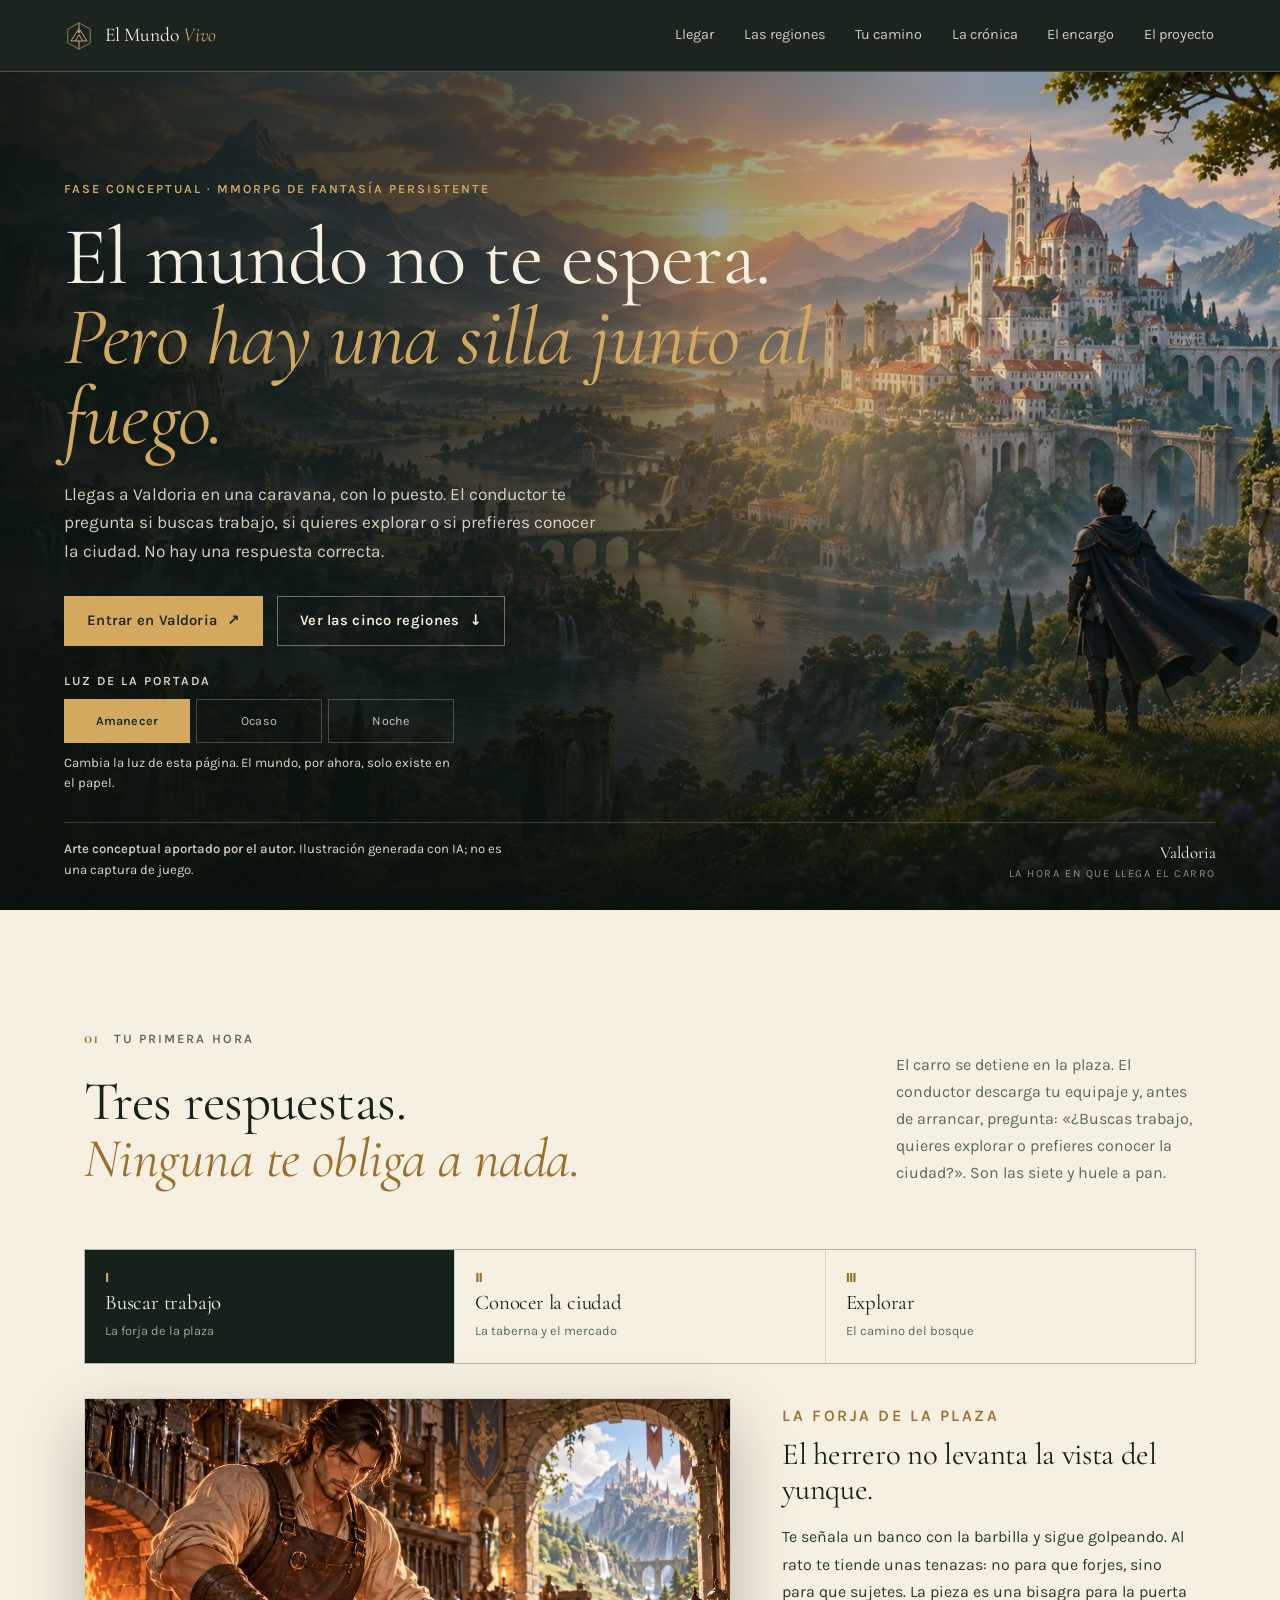
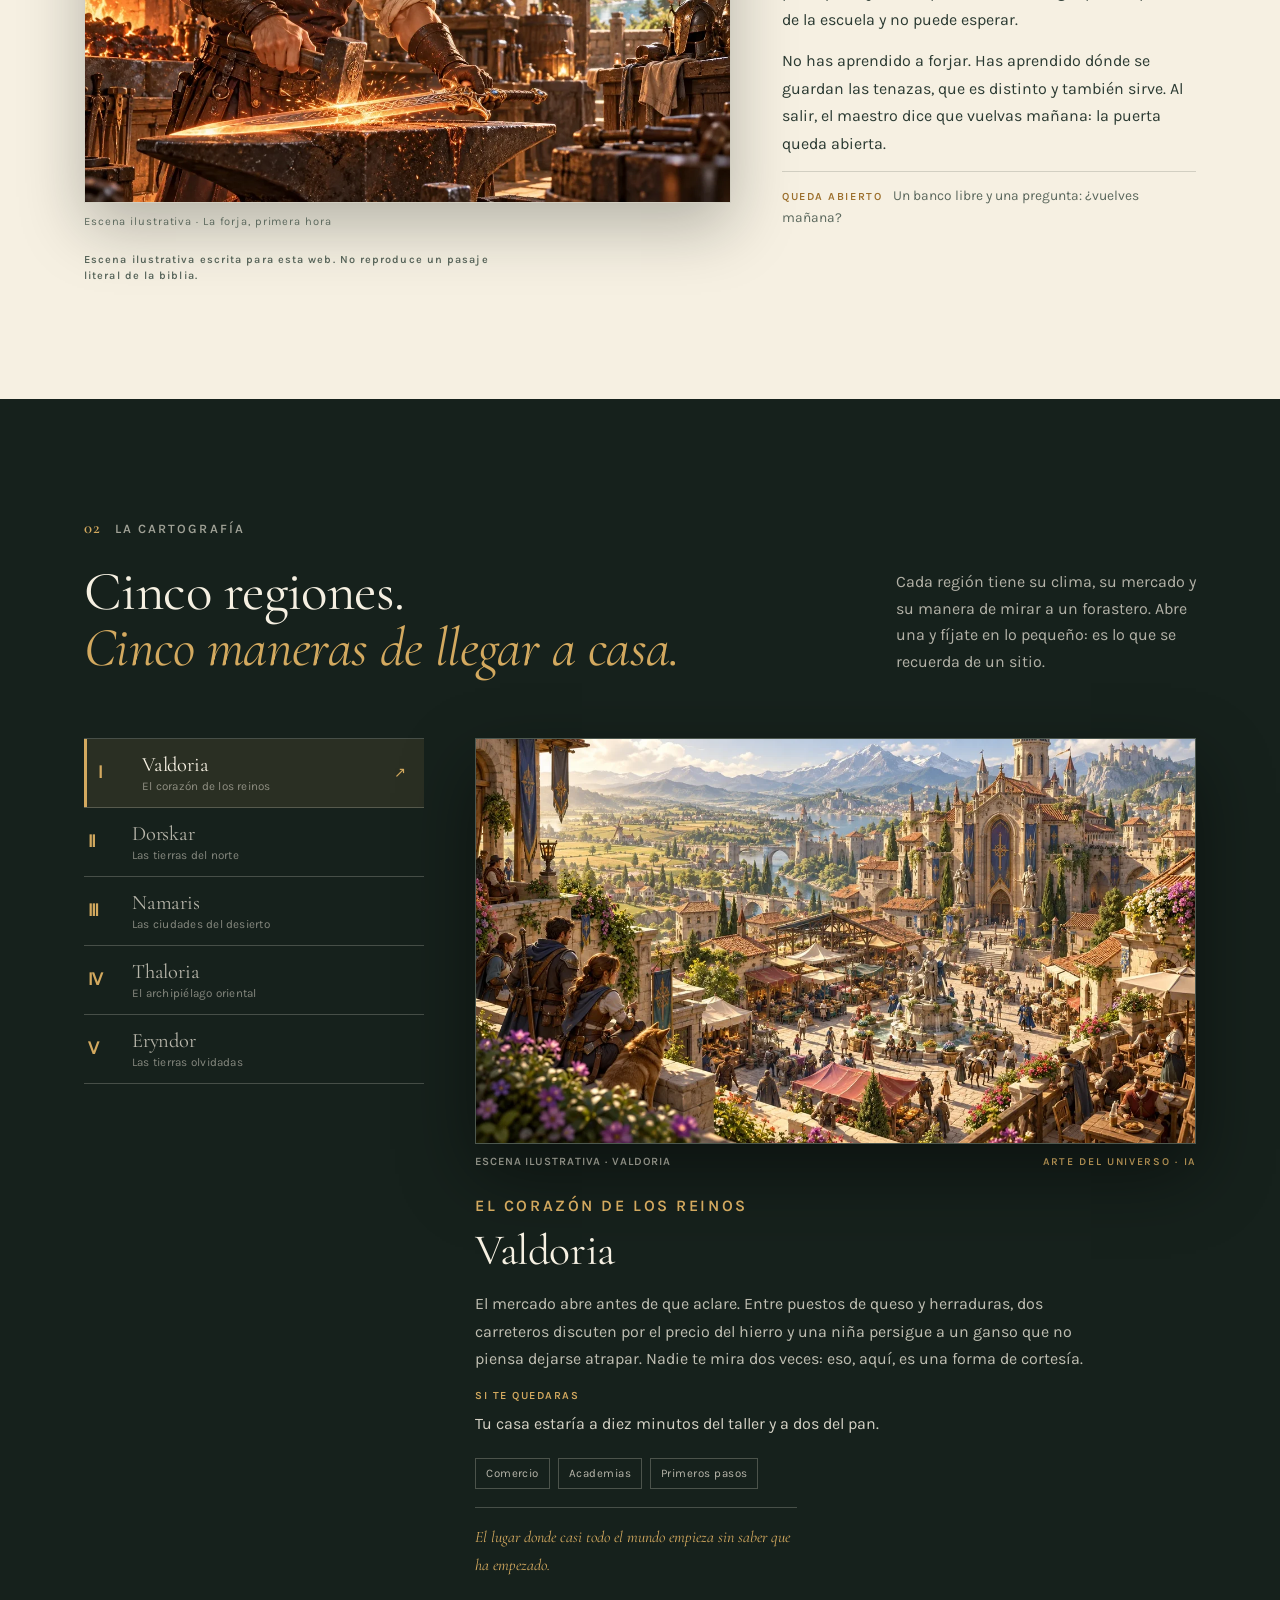
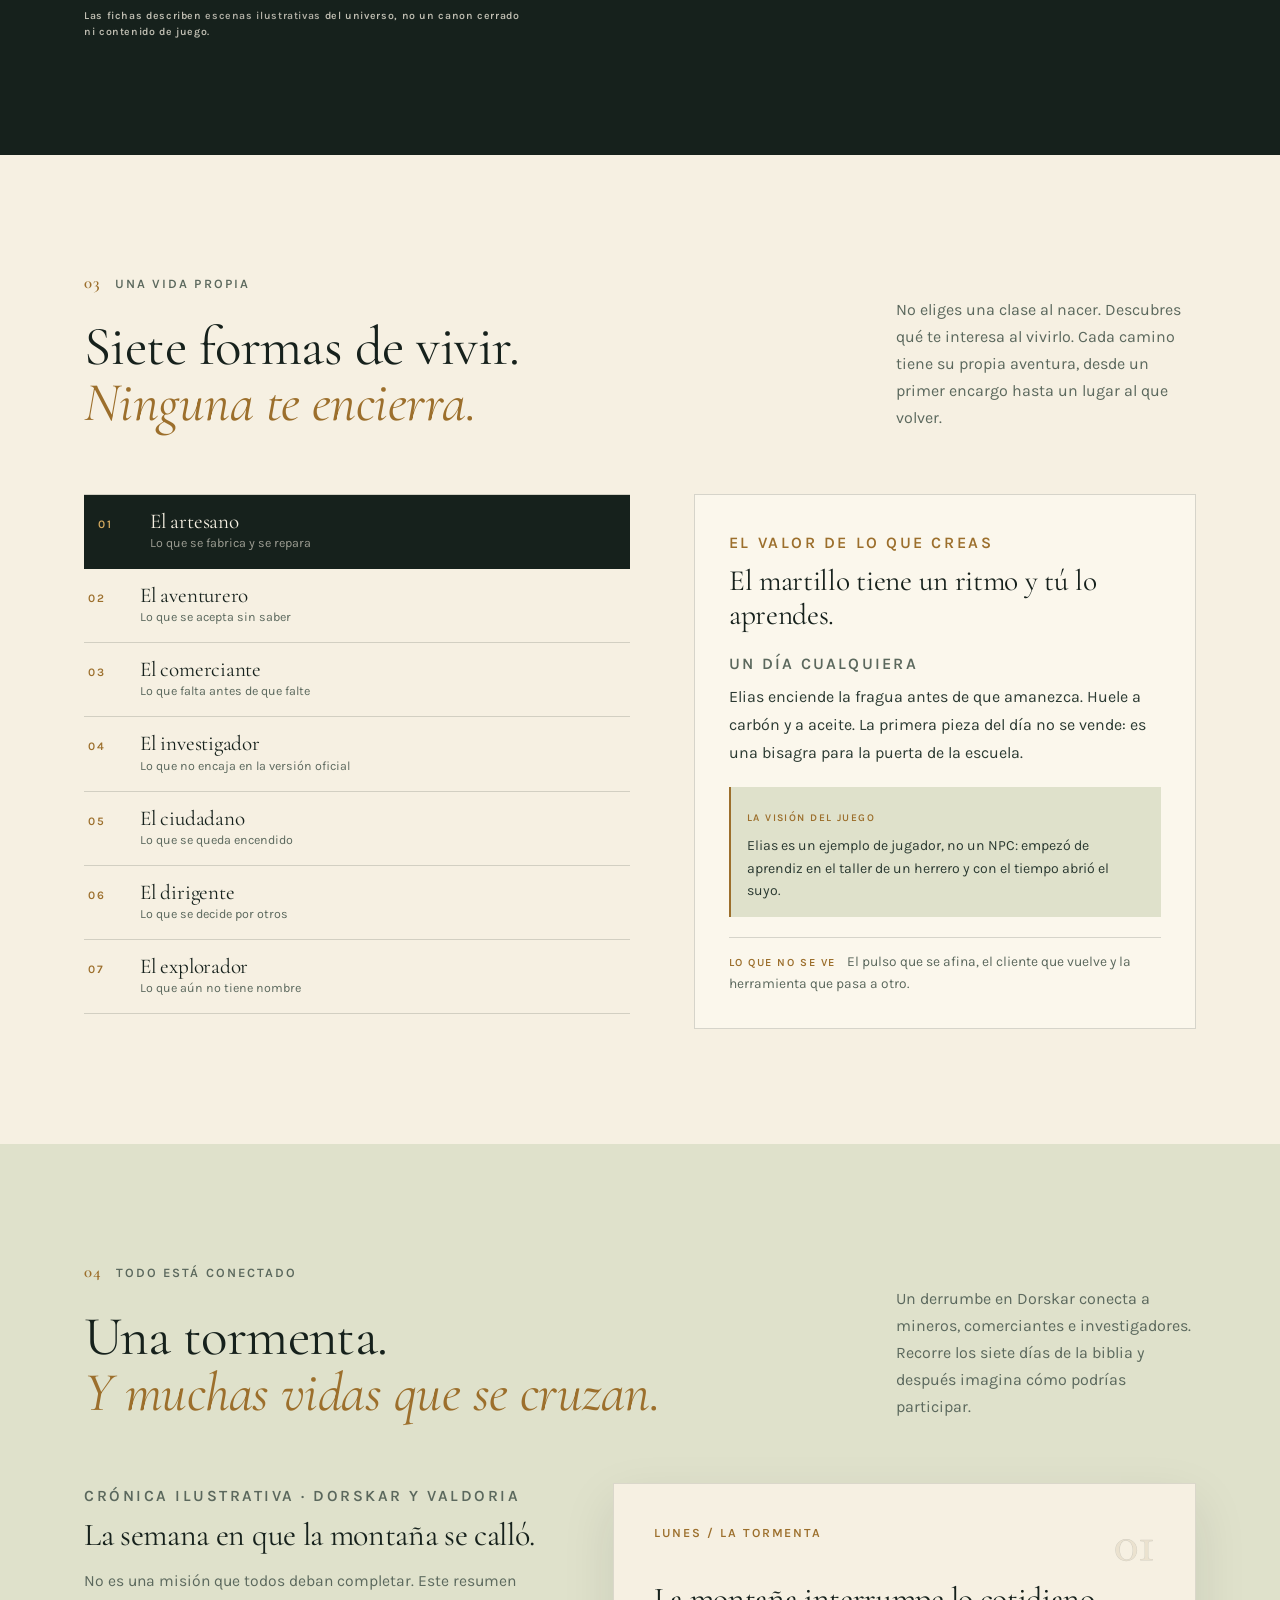
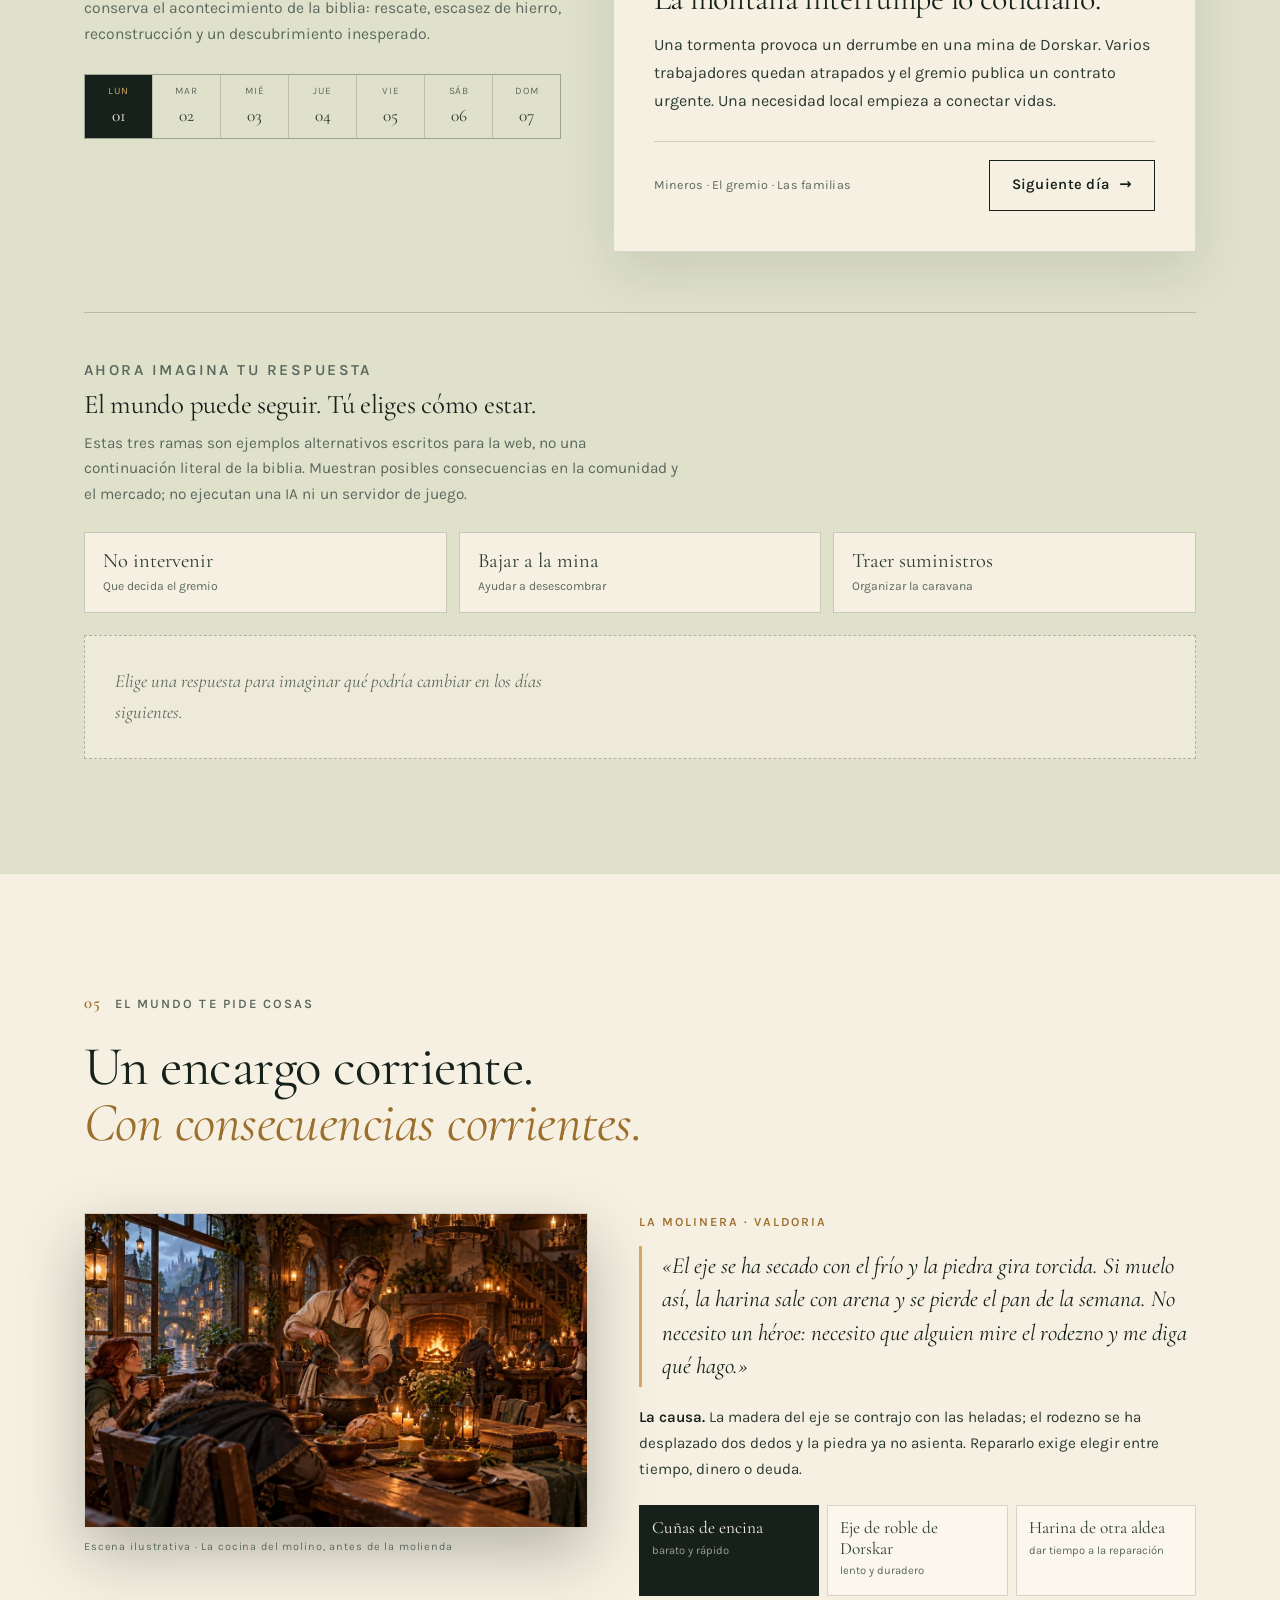
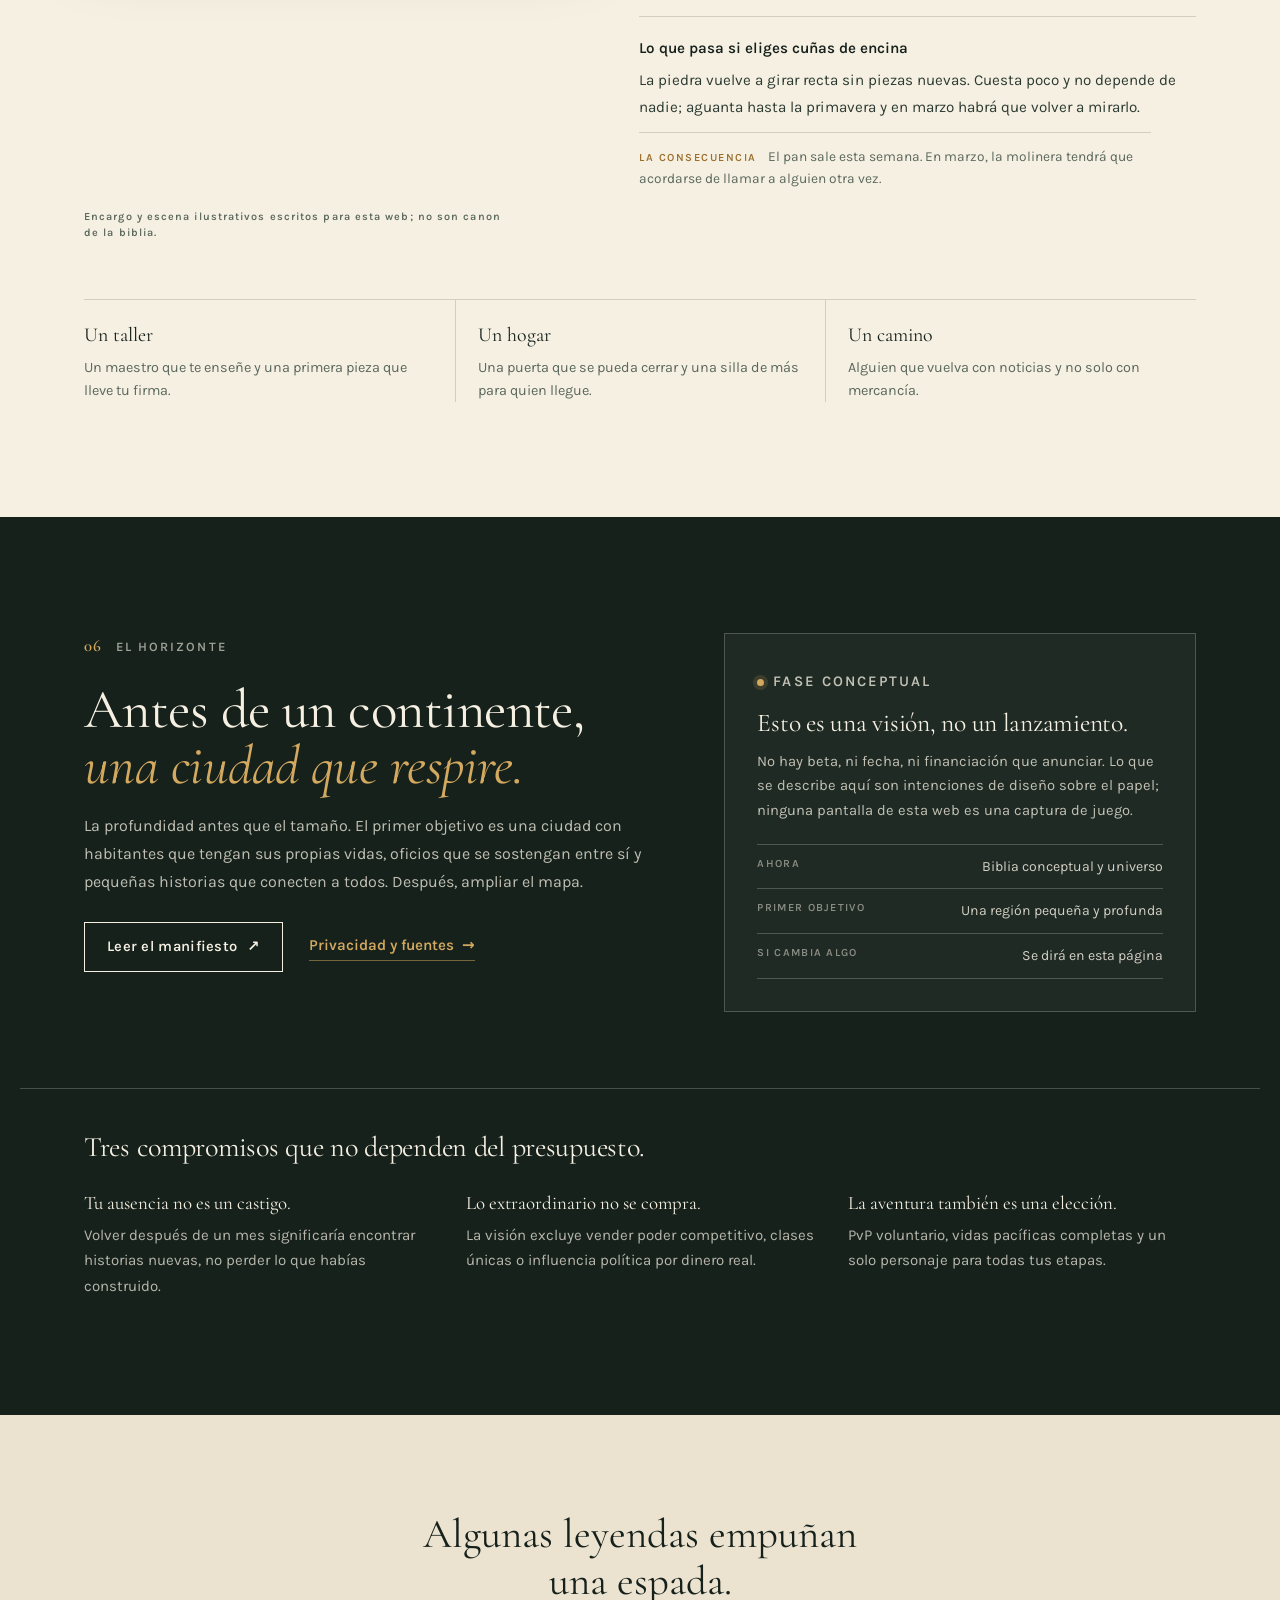
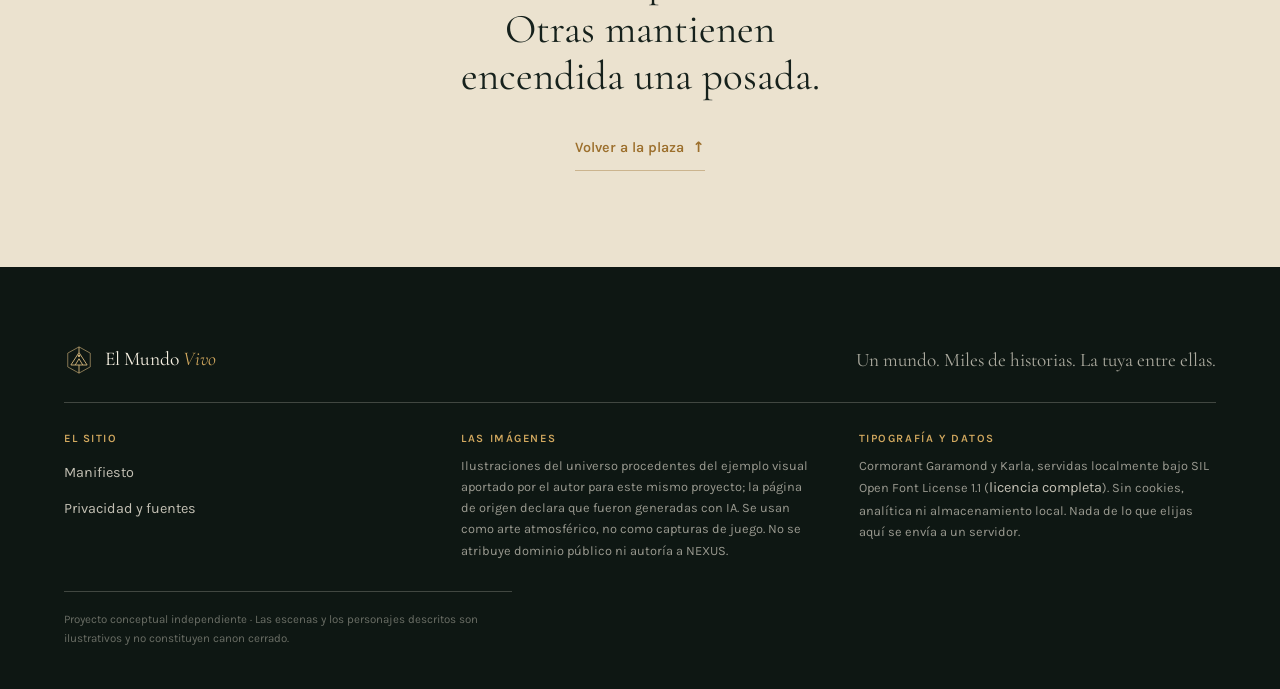
==== commit 57f0e57f: "feat: turn El Mundo Vivo into a habitable fantasy with narrative choices" ====
--- a/index.html
+++ b/index.html
@@ -1,20 +1,20 @@
 <!doctype html>
-<html lang="es">
+<html lang="es" data-time="amanecer">
 <head>
 <meta charset="utf-8">
 <meta name="viewport" content="width=device-width,initial-scale=1">
-<meta name="theme-color" content="#16211c">
-<title>El Mundo Vivo — Tu vida. Tu historia. Tu lugar.</title>
-<meta name="description" content="La visión de un MMORPG de fantasía persistente: cinco regiones, siete caminos de vida y un mundo que sigue sin ti. Proyecto en fase conceptual.">
-<meta property="og:title" content="El Mundo Vivo — No eres el elegido. Eres parte del mundo.">
-<meta property="og:description" content="Una crónica ilustrada de un mundo habitable: cinco regiones, siete caminos, siete días de una misma historia.">
+<meta name="theme-color" content="#14201a">
+<title>El Mundo Vivo — Hay una silla junto al fuego</title>
+<meta name="description" content="La visión de un MMORPG de fantasía persistente: llega a Valdoria, recorre cinco regiones y encuentra tu forma de vivir. Escenas interactivas de un universo conceptual.">
+<meta property="og:title" content="El Mundo Vivo — El mundo no te espera. Pero hay una silla junto al fuego.">
+<meta property="og:description" content="Una ventana a un mundo habitable: cinco regiones, siete caminos de vida y pequeñas historias que se cruzan.">
 <meta property="og:type" content="website">
 <meta property="og:locale" content="es_ES">
 <meta property="og:url" content="https://puppetpaper.github.io/el-mundo-vivo/">
 <meta property="og:image" content="https://puppetpaper.github.io/el-mundo-vivo/assets/social.png">
 <link rel="icon" href="assets/sigil.svg" type="image/svg+xml">
 <link rel="preload" href="assets/fonts/cormorant-garamond-400-normal.woff2" as="font" type="font/woff2" crossorigin>
-<link rel="preload" href="assets/art/hero-valdoria.webp" as="image">
+<link rel="preload" href="assets/fantasy/hero.webp" as="image" fetchpriority="high">
 <link rel="stylesheet" href="styles.css">
 </head>
 <body>
@@ -27,12 +27,12 @@
   </a>
   <button class="menu-toggle" aria-expanded="false" aria-controls="nav" aria-label="Abrir menú"><span></span><span></span></button>
   <nav id="nav" aria-label="Navegación principal">
-    <a href="#vision">La visión</a>
-    <a href="#atlas">Las cinco regiones</a>
-    <a href="#caminos">Siete caminos</a>
+    <a href="#llegada">Llegar</a>
+    <a href="#atlas">Las regiones</a>
+    <a href="#caminos">Tu camino</a>
     <a href="#cronicas">La crónica</a>
+    <a href="#encargo">El encargo</a>
     <a href="#horizonte">El proyecto</a>
-    <a class="nav-quiet" href="compare.html">Comparativa</a>
   </nav>
 </header>
 
@@ -41,61 +41,94 @@
   <!-- ============ PORTADA ============ -->
   <section id="inicio" class="cover" aria-labelledby="cover-title">
     <figure class="cover-plate">
-      <img src="assets/art/hero-valdoria.webp" width="2400" height="1350" alt="Lámina histórica: un valle profundo con un río en calma, pinos y una montaña iluminada entre la niebla (Albert Bierstadt, Merced River, 1866).">
+      <img src="assets/fantasy/hero.webp" width="1672" height="941" fetchpriority="high"
+           alt="Ilustración atmosférica del universo: una ciudad de fantasía entre bosques y montañas, con luz cálida y figuras pequeñas en primer plano.">
     </figure>
     <div class="cover-veil" aria-hidden="true"></div>
+    <div class="cover-sky" aria-hidden="true"><span class="cover-orb"></span></div>
     <div class="cover-inner">
       <p class="kicker">Fase conceptual · MMORPG de fantasía persistente</p>
-      <h1 id="cover-title">El mundo no te espera.<br><em>Pero tiene un lugar para ti.</em></h1>
-      <p class="cover-lead">No hace falta salvar un reino para formar parte de su historia. A veces basta con abrir las puertas de una pequeña posada.</p>
+      <h1 id="cover-title">El mundo no te espera.<br><em>Pero hay una silla junto al fuego.</em></h1>
+      <p class="cover-lead">Llegas a Valdoria en una caravana, con lo puesto. El conductor te pregunta si buscas trabajo, si quieres explorar o si prefieres conocer la ciudad. No hay una respuesta correcta.</p>
       <div class="cover-actions">
-        <a class="btn btn-gold" href="#atlas">Recorrer las cinco regiones <span aria-hidden="true">↗</span></a>
-        <a class="btn btn-quiet" href="#vision">Leer la visión <span aria-hidden="true">↓</span></a>
-      </div>
-    </div>
+        <a class="btn btn-gold" href="#llegada">Entrar en Valdoria <span aria-hidden="true">↗</span></a>
+        <a class="btn btn-quiet" href="#atlas">Ver las cinco regiones <span aria-hidden="true">↓</span></a>
+      </div>
+    </div>
+
+    <div class="light-dial" role="group" aria-labelledby="light-label">
+      <p id="light-label" class="light-label">Luz de la portada</p>
+      <div class="light-buttons">
+        <button type="button" data-time="amanecer" aria-pressed="true">Amanecer</button>
+        <button type="button" data-time="ocaso" aria-pressed="false">Ocaso</button>
+        <button type="button" data-time="noche" aria-pressed="false">Noche</button>
+      </div>
+      <p class="light-note">Cambia la luz de esta página. El mundo, por ahora, solo existe en el papel.</p>
+      <p class="sr-only" role="status" id="light-status"></p>
+    </div>
+
     <div class="cover-foot">
-      <p><strong>Lámina I</strong> Albert Bierstadt, <cite>Merced River, Yosemite Valley</cite>, 1866. Dominio público, The Met. <span class="sep">·</span> Ilustración histórica, no una captura del juego.</p>
-      <p class="cover-foot-place">Valdoria <span>El corazón de los reinos</span></p>
-    </div>
-  </section>
-
-  <!-- ============ 01 VISIÓN ============ -->
-  <section id="vision" class="band band-paper" aria-labelledby="vision-title">
+      <p><strong>Arte conceptual aportado por el autor.</strong> Ilustración generada con IA; no es una captura de juego.</p>
+      <p class="cover-foot-place">Valdoria <span>La hora en que llega el carro</span></p>
+    </div>
+  </section>
+
+  <!-- ============ 01 LLEGADA ============ -->
+  <section id="llegada" class="band band-paper arrival" aria-labelledby="arrival-heading">
     <div class="wrap">
-      <div class="band-head">
-        <p class="index-label"><span>01</span> La visión</p>
-        <h2 id="vision-title">No vengas a seguir una historia.<br><em>Ven a tener una vida.</em></h2>
-      </div>
-      <div class="vision-grid">
-        <div class="vision-text">
-          <p class="dropcap">En El Mundo Vivo, el herrero que forja una espada importa tanto como quien la empuña. Un hogar, una amistad o una ruta comercial pueden ser el principio de algo extraordinario.</p>
-          <p>Imaginamos un mundo compartido que continúa cuando cierras la puerta: habitantes con sueños propios, oficios que se sostienen entre sí y lugares que conservan la huella de quienes pasan por ellos.</p>
-          <a class="link-arrow" href="vision.html">Leer el manifiesto completo <span aria-hidden="true">→</span></a>
-        </div>
-        <div class="vision-side">
-          <blockquote class="pullquote">
-            <p>«No eres el elegido. Eso lo cambia todo.»</p>
-            <cite>Principio de diseño del universo</cite>
-          </blockquote>
-          <ol class="principles">
-            <li><span class="num">Ⅰ</span><div><h3>Libertad para existir</h3><p>Sin clase obligatoria. Sin una única forma correcta de jugar.</p></div></li>
-            <li><span class="num">Ⅱ</span><div><h3>Historias que permanecen</h3><p>Tus decisiones no terminan cuando entregas una misión.</p></div></li>
-            <li><span class="num">Ⅲ</span><div><h3>Tu tiempo es tuyo</h3><p>Sin rachas diarias ni una segunda jornada de obligaciones.</p></div></li>
-          </ol>
-        </div>
-      </div>
+      <div class="band-head band-head-row">
+        <div>
+          <p class="index-label"><span>01</span> Tu primera hora</p>
+          <h2 id="arrival-heading">Tres respuestas.<br><em>Ninguna te obliga a nada.</em></h2>
+        </div>
+        <p class="band-lede">El carro se detiene en la plaza. El conductor descarga tu equipaje y, antes de arrancar, pregunta: «¿Buscas trabajo, quieres explorar o prefieres conocer la ciudad?». Son las siete y huele a pan.</p>
+      </div>
+
+      <div class="arrival-doors" role="group" aria-label="Elige tu primera parada en Valdoria">
+        <button type="button" class="door" data-arrival="forja" aria-pressed="true">
+          <span class="door-num">Ⅰ</span>
+          <span class="door-name">Buscar trabajo</span>
+          <span class="door-hint">La forja de la plaza</span>
+        </button>
+        <button type="button" class="door" data-arrival="taberna" aria-pressed="false">
+          <span class="door-num">Ⅱ</span>
+          <span class="door-name">Conocer la ciudad</span>
+          <span class="door-hint">La taberna y el mercado</span>
+        </button>
+        <button type="button" class="door" data-arrival="camino" aria-pressed="false">
+          <span class="door-num">Ⅲ</span>
+          <span class="door-name">Explorar</span>
+          <span class="door-hint">El camino del bosque</span>
+        </button>
+      </div>
+
+      <article class="arrival-scene" aria-live="polite">
+        <figure class="scene-plate">
+          <img id="arrival-art" src="assets/fantasy/forge.webp" width="1280" height="853" loading="lazy" decoding="async"
+               alt="Escena ilustrativa: un herrero trabajando junto al yunque, con chispas y luz cálida de fragua.">
+          <figcaption id="arrival-caption">Escena ilustrativa · La forja, primera hora</figcaption>
+        </figure>
+        <div class="scene-copy">
+          <p class="kicker" id="arrival-kicker">La forja de la plaza</p>
+          <h3 id="arrival-title">El herrero no levanta la vista del yunque.</h3>
+          <p id="arrival-text">Te señala un banco con la barbilla y sigue golpeando. Al rato te tiende unas tenazas: no para que forjes, sino para que sujetes. La pieza es una bisagra para la puerta de la escuela y no puede esperar.</p>
+          <p id="arrival-text-2">No has aprendido a forjar. Has aprendido dónde se guardan las tenazas, que es distinto y también sirve. Al salir, el maestro dice que vuelvas mañana: la puerta queda abierta.</p>
+          <p class="scene-open" id="arrival-open"><span>Queda abierto</span> Un banco libre y una pregunta: ¿vuelves mañana?</p>
+        </div>
+      </article>
+      <p class="scene-note">Escena ilustrativa escrita para esta web. No reproduce un pasaje literal de la biblia.</p>
     </div>
   </section>
 
   <!-- ============ 02 ATLAS ============ -->
-  <section id="atlas" class="band band-ink" aria-labelledby="atlas-title">
+  <section id="atlas" class="band band-ink atlas-band" aria-labelledby="atlas-title">
     <div class="wrap">
       <div class="band-head band-head-row">
         <div>
           <p class="index-label"><span>02</span> La cartografía</p>
-          <h2 id="atlas-title">Cinco regiones.<br><em>Infinitas razones para perderse.</em></h2>
-        </div>
-        <p class="band-lede">Más allá de las rutas conocidas siempre queda una historia por descubrir. Recorre el índice y abre cada lámina.</p>
+          <h2 id="atlas-title">Cinco regiones.<br><em>Cinco maneras de llegar a casa.</em></h2>
+        </div>
+        <p class="band-lede">Cada región tiene su clima, su mercado y su manera de mirar a un forastero. Abre una y fíjate en lo pequeño: es lo que se recuerda de un sitio.</p>
       </div>
 
       <div class="atlas">
@@ -129,18 +162,21 @@
 
         <div class="atlas-detail" id="region-detail" role="tabpanel" aria-labelledby="tab-valdoria" tabindex="0">
           <figure class="atlas-plate">
-            <img class="region-art" src="assets/art/region-valdoria.webp" width="1400" height="933" alt="Lámina histórica de Valdoria: un río ancho, pastos, barcas y una ciudad lejana bajo un cielo inmenso. Pintura de Philips Koninck, dominio público.">
-            <figcaption class="plate-caption"><span id="region-plate">Lámina · Philips Koninck, <cite>Wide River Landscape</cite>, c. 1648</span><span class="plate-tag">Dominio público · The Met</span></figcaption>
+            <img class="region-art" src="assets/fantasy/valdoria.webp" width="1280" height="720" loading="lazy" decoding="async"
+                 alt="Escena ilustrativa de Valdoria: prados, un río ancho y una ciudad de piedra bajo un cielo amplio.">
+            <figcaption class="plate-caption"><span id="region-plate">Escena ilustrativa · Valdoria</span><span class="plate-tag">Arte del universo · IA</span></figcaption>
           </figure>
           <div class="atlas-copy">
             <p class="kicker" id="region-kicker">El corazón de los reinos</p>
             <h3 id="region-name">Valdoria</h3>
-            <p id="region-description">Prados abiertos, bosques templados y ciudades comerciales donde todos los caminos parecen cruzarse. El lugar en el que una llegada corriente puede convertirse en el principio de una vida extraordinaria.</p>
+            <p id="region-description">El mercado abre antes de que aclare. Entre puestos de queso y herraduras, dos carreteros discuten por el precio del hierro y una niña persigue a un ganso que no piensa dejarse atrapar. Nadie te mira dos veces: eso, aquí, es una forma de cortesía.</p>
+            <p class="region-if" id="region-if"><span>Si te quedaras</span> Tu casa estaría a diez minutos del taller y a dos del pan.</p>
             <div class="tags" id="region-tags"><span>Comercio</span><span>Academias</span><span>Primeros pasos</span></div>
-            <p class="atlas-note" id="region-note">Tu primera parada: un gremio, un taller o una mesa junto al fuego.</p>
-          </div>
-        </div>
-      </div>
+            <p class="atlas-note" id="region-note">El lugar donde casi todo el mundo empieza sin saber que ha empezado.</p>
+          </div>
+        </div>
+      </div>
+      <p class="atlas-foot">Las fichas describen <strong>escenas ilustrativas</strong> del universo, no un canon cerrado ni contenido de juego.</p>
     </div>
   </section>
 
@@ -150,47 +186,50 @@
       <div class="band-head band-head-row">
         <div>
           <p class="index-label"><span>03</span> Una vida propia</p>
-          <h2 id="paths-title">¿Qué historia<br><em>quieres vivir?</em></h2>
-        </div>
-        <p class="band-lede">No eliges una clase al nacer. Descubres quién eres por el camino. Siete formas completas de habitar el mundo.</p>
-      </div>
-
-      <div class="paths" aria-label="Caminos de vida">
-        <button class="path active" data-path="artesano" aria-pressed="true"><span class="path-num">01</span><span class="path-name">El artesano</span><span class="path-mark" aria-hidden="true">↗</span></button>
-        <button class="path" data-path="aventurero" aria-pressed="false"><span class="path-num">02</span><span class="path-name">El aventurero</span><span class="path-mark" aria-hidden="true">↗</span></button>
-        <button class="path" data-path="comerciante" aria-pressed="false"><span class="path-num">03</span><span class="path-name">El comerciante</span><span class="path-mark" aria-hidden="true">↗</span></button>
-        <button class="path" data-path="investigador" aria-pressed="false"><span class="path-num">04</span><span class="path-name">El investigador</span><span class="path-mark" aria-hidden="true">↗</span></button>
-        <button class="path" data-path="ciudadano" aria-pressed="false"><span class="path-num">05</span><span class="path-name">El ciudadano</span><span class="path-mark" aria-hidden="true">↗</span></button>
-        <button class="path" data-path="dirigente" aria-pressed="false"><span class="path-num">06</span><span class="path-name">El dirigente</span><span class="path-mark" aria-hidden="true">↗</span></button>
-        <button class="path" data-path="explorador" aria-pressed="false"><span class="path-num">07</span><span class="path-name">El explorador</span><span class="path-mark" aria-hidden="true">↗</span></button>
-      </div>
-
-      <article class="path-story" aria-live="polite">
-        <p class="kicker" id="life-kicker">El valor de lo que creas</p>
-        <h3 id="life-title">Hay espadas que cuentan la historia de dos héroes.</h3>
-        <p id="life-text">El que la empuñó. Y el que supo forjarla. Empieza como aprendiz, abre tu propio taller y descubre técnicas que podrían hacer llegar tu nombre hasta la corte de un reino.</p>
-        <p class="path-quote" id="life-quote">«Elias nunca necesitó ser guerrero para vivir una gran historia.»</p>
-        <div class="path-progress" id="life-progression"><span>Aprendiz</span><i aria-hidden="true">→</i><span>Maestro</span><i aria-hidden="true">→</i><span>Una leyenda propia</span></div>
-      </article>
+          <h2 id="paths-title">Siete formas de vivir.<br><em>Ninguna te encierra.</em></h2>
+        </div>
+        <p class="band-lede">No eliges una clase al nacer. Descubres qué te interesa al vivirlo. Cada camino tiene su propia aventura, desde un primer encargo hasta un lugar al que volver.</p>
+      </div>
+
+      <div class="trades">
+        <div class="trade-list" role="group" aria-label="Oficios y caminos de vida">
+          <button class="trade active" data-path="artesano" aria-pressed="true"><span class="trade-num">01</span><span class="trade-name">El artesano</span><span class="trade-hint">Lo que se fabrica y se repara</span></button>
+          <button class="trade" data-path="aventurero" aria-pressed="false"><span class="trade-num">02</span><span class="trade-name">El aventurero</span><span class="trade-hint">Lo que se acepta sin saber</span></button>
+          <button class="trade" data-path="comerciante" aria-pressed="false"><span class="trade-num">03</span><span class="trade-name">El comerciante</span><span class="trade-hint">Lo que falta antes de que falte</span></button>
+          <button class="trade" data-path="investigador" aria-pressed="false"><span class="trade-num">04</span><span class="trade-name">El investigador</span><span class="trade-hint">Lo que no encaja en la versión oficial</span></button>
+          <button class="trade" data-path="ciudadano" aria-pressed="false"><span class="trade-num">05</span><span class="trade-name">El ciudadano</span><span class="trade-hint">Lo que se queda encendido</span></button>
+          <button class="trade" data-path="dirigente" aria-pressed="false"><span class="trade-num">06</span><span class="trade-name">El dirigente</span><span class="trade-hint">Lo que se decide por otros</span></button>
+          <button class="trade" data-path="explorador" aria-pressed="false"><span class="trade-num">07</span><span class="trade-name">El explorador</span><span class="trade-hint">Lo que aún no tiene nombre</span></button>
+        </div>
+
+        <article class="trade-story" aria-live="polite">
+          <p class="kicker" id="life-kicker">El valor de lo que creas</p>
+          <h3 id="life-title">El martillo tiene un ritmo y tú lo aprendes.</h3>
+          <p class="trade-scene-label">Un día cualquiera</p>
+          <p id="life-scene">Elias enciende la fragua antes de que amanezca. Huele a carbón y a aceite. La primera pieza del día no se vende: es una bisagra para la puerta de la escuela.</p>
+          <div class="trade-note"><span class="trade-note-label">La visión del juego</span><p id="life-quote">Elias es un ejemplo de jugador, no un NPC: empezó de aprendiz en el taller de un herrero y con el tiempo abrió el suyo.</p></div>
+          <p class="trade-unseen"><span>Lo que no se ve</span> <span id="life-unseen">El pulso que se afina, el cliente que vuelve y la herramienta que pasa a otro.</span></p>
+        </article>
+      </div>
     </div>
   </section>
 
   <!-- ============ 04 CRÓNICA ============ -->
-  <section id="cronicas" class="band band-sage" aria-labelledby="chron-title">
+  <section id="cronicas" class="band band-sage chronicle-band" aria-labelledby="chron-title">
     <div class="wrap">
       <div class="band-head band-head-row">
         <div>
           <p class="index-label"><span>04</span> Todo está conectado</p>
-          <h2 id="chron-title">Una tormenta.<br><em>Mil historias posibles.</em></h2>
-        </div>
-        <p class="band-lede">No un evento que todos deban completar. Un mundo que aprende a seguir adelante sin ti y contigo.</p>
+          <h2 id="chron-title">Una tormenta.<br><em>Y muchas vidas que se cruzan.</em></h2>
+        </div>
+        <p class="band-lede">Un derrumbe en Dorskar conecta a mineros, comerciantes e investigadores. Recorre los siete días de la biblia y después imagina cómo podrías participar.</p>
       </div>
 
       <div class="chronicle">
-        <div class="chronicle-intro">
-          <p class="kicker">Crónica ilustrativa · Dorskar</p>
-          <h3>La semana en que la montaña habló.</h3>
-          <p>Un derrumbe en una mina del norte cambia la vida mucho más allá de sus galerías. Esta es una de las historias conectadas que propone la visión: siete días, siete oficios, ninguna obligación.</p>
+        <div class="chronicle-left">
+          <p class="kicker">Crónica ilustrativa · Dorskar y Valdoria</p>
+          <h3>La semana en que la montaña se calló.</h3>
+          <p>No es una misión que todos deban completar. Este resumen conserva el acontecimiento de la biblia: rescate, escasez de hierro, reconstrucción y un descubrimiento inesperado.</p>
           <div class="week" role="group" aria-label="Elige un día de la crónica">
             <button data-day="0" class="active" aria-pressed="true"><small>Lun</small><span>01</span></button>
             <button data-day="1" aria-pressed="false"><small>Mar</small><span>02</span></button>
@@ -201,59 +240,135 @@
             <button data-day="6" aria-pressed="false"><small>Dom</small><span>07</span></button>
           </div>
         </div>
+
         <article class="day-card" aria-live="polite">
           <div class="day-top">
             <p class="kicker" id="day-label">Lunes / La tormenta</p>
             <span class="day-number" id="day-number" aria-hidden="true">01</span>
           </div>
-          <h3 id="day-title">La mina guarda silencio.</h3>
-          <p id="day-text">Una tormenta provoca un derrumbe en Dorskar. Hay trabajadores atrapados. El gremio local publica un contrato urgente y la región empieza a movilizarse.</p>
+          <h3 id="day-title">La montaña interrumpe lo cotidiano.</h3>
+          <p id="day-text">Una tormenta provoca un derrumbe en una mina de Dorskar. Varios trabajadores quedan atrapados y el gremio publica un contrato urgente. Una necesidad local empieza a conectar vidas.</p>
           <div class="day-bottom">
-            <span id="day-people" class="day-people">Mineros · Aventureros · Gremios</span>
+            <span id="day-people" class="day-people">Mineros · El gremio · Las familias</span>
             <button id="next-day" class="btn btn-outline">Siguiente día <span aria-hidden="true">→</span></button>
           </div>
         </article>
       </div>
-    </div>
-  </section>
-
-  <!-- ============ MANIFIESTO ============ -->
-  <section class="band band-ink manifesto" aria-labelledby="promise-title">
+
+      <div class="decision">
+        <div class="decision-head">
+          <p class="kicker">Ahora imagina tu respuesta</p>
+          <h3>El mundo puede seguir. Tú eliges cómo estar.</h3>
+          <p>Estas tres ramas son ejemplos alternativos escritos para la web, no una continuación literal de la biblia. Muestran posibles consecuencias en la comunidad y el mercado; no ejecutan una IA ni un servidor de juego.</p>
+        </div>
+        <div class="decision-options" role="group" aria-label="Decisión sobre el derrumbe">
+          <button type="button" data-branch="ausente" aria-pressed="false">
+            <span class="branch-name">No intervenir</span>
+            <span class="branch-hint">Que decida el gremio</span>
+          </button>
+          <button type="button" data-branch="mina" aria-pressed="false">
+            <span class="branch-name">Bajar a la mina</span>
+            <span class="branch-hint">Ayudar a desescombrar</span>
+          </button>
+          <button type="button" data-branch="suministros" aria-pressed="false">
+            <span class="branch-name">Traer suministros</span>
+            <span class="branch-hint">Organizar la caravana</span>
+          </button>
+        </div>
+        <article class="decision-result" aria-live="polite">
+          <p class="decision-empty" id="branch-empty">Elige una respuesta para imaginar qué podría cambiar en los días siguientes.</p>
+          <div id="branch-result" hidden>
+            <h4 id="branch-title">La decisión</h4>
+            <dl class="branch-dl">
+              <div><dt>La comunidad</dt><dd id="branch-community"></dd></div>
+              <div><dt>La economía</dt><dd id="branch-economy"></dd></div>
+            </dl>
+            <p class="branch-open"><span>Queda abierto</span> <span id="branch-open"></span></p>
+          </div>
+        </article>
+      </div>
+    </div>
+  </section>
+
+  <!-- ============ 05 ENCARGO ============ -->
+  <section id="encargo" class="band band-paper commission-band" aria-labelledby="mill-title">
     <div class="wrap">
-      <h2 id="promise-title">Un lugar al que volver.<br><em>No una obligación más.</em></h2>
-      <div class="promises">
-        <p><b>Tu ausencia no es un castigo.</b> Volver después de un mes significaría descubrir historias nuevas, no perder lo que habías construido.</p>
-        <p><b>Lo extraordinario no se compra.</b> La visión excluye vender poder competitivo, clases únicas o influencia política por dinero real.</p>
-        <p><b>La aventura también es una elección.</b> PvP voluntario, vidas pacíficas completas y un solo personaje para todas tus etapas.</p>
-      </div>
-    </div>
-  </section>
-
-  <!-- ============ 05 HORIZONTE ============ -->
-  <section id="horizonte" class="band band-paper" aria-labelledby="horizon-title">
+      <div class="band-head">
+        <p class="index-label"><span>05</span> El mundo te pide cosas</p>
+        <h2 id="mill-title">Un encargo corriente.<br><em>Con consecuencias corrientes.</em></h2>
+      </div>
+
+      <div class="commission">
+        <figure class="commission-art">
+          <img src="assets/fantasy/home.webp" width="1280" height="720" loading="lazy" decoding="async"
+               alt="Escena ilustrativa: interior cálido de una casa con una persona sirviendo comida y vapor sobre la mesa.">
+          <figcaption>Escena ilustrativa · La cocina del molino, antes de la molienda</figcaption>
+        </figure>
+        <div class="commission-copy">
+          <p class="kicker">La molinera · Valdoria</p>
+          <blockquote class="dialogue">
+            <p>«El eje se ha secado con el frío y la piedra gira torcida. Si muelo así, la harina sale con arena y se pierde el pan de la semana. No necesito un héroe: necesito que alguien mire el rodezno y me diga qué hago.»</p>
+          </blockquote>
+          <p class="commission-cause"><strong>La causa.</strong> La madera del eje se contrajo con las heladas; el rodezno se ha desplazado dos dedos y la piedra ya no asienta. Repararlo exige elegir entre tiempo, dinero o deuda.</p>
+          <div class="solutions" role="group" aria-label="Soluciones para el molino">
+            <button type="button" data-solution="cunas" aria-pressed="true"><span>Cuñas de encina</span><small>barato y rápido</small></button>
+            <button type="button" data-solution="roble" aria-pressed="false"><span>Eje de roble de Dorskar</span><small>lento y duradero</small></button>
+            <button type="button" data-solution="harina" aria-pressed="false"><span>Harina de otra aldea</span><small>dar tiempo a la reparación</small></button>
+          </div>
+          <div class="solution-result" aria-live="polite">
+            <p class="solution-label" id="solution-label">Lo que pasa si eliges cuñas de encina</p>
+            <p id="solution-text">La piedra vuelve a girar recta sin piezas nuevas. Cuesta poco y no depende de nadie; aguanta hasta la primavera y en marzo habrá que volver a mirarlo.</p>
+            <p class="solution-close"><span>La consecuencia</span> <span id="solution-close-text">El pan sale esta semana. En marzo, la molinera tendrá que acordarse de llamar a alguien otra vez.</span></p>
+          </div>
+        </div>
+      </div>
+      <p class="scene-note">Encargo y escena ilustrativos escritos para esta web; no son canon de la biblia.</p>
+
+      <ul class="needs" aria-label="Lo que el mundo te va a pedir">
+        <li><span>Un taller</span> Un maestro que te enseñe y una primera pieza que lleve tu firma.</li>
+        <li><span>Un hogar</span> Una puerta que se pueda cerrar y una silla de más para quien llegue.</li>
+        <li><span>Un camino</span> Alguien que vuelva con noticias y no solo con mercancía.</li>
+      </ul>
+    </div>
+  </section>
+
+  <!-- ============ 06 HORIZONTE ============ -->
+  <section id="horizonte" class="band band-ink horizon-band" aria-labelledby="horizon-title">
     <div class="wrap horizon">
       <div>
-        <p class="index-label"><span>05</span> El horizonte</p>
+        <p class="index-label"><span>06</span> El horizonte</p>
         <h2 id="horizon-title">Antes de un continente,<br><em>una ciudad que respire.</em></h2>
-        <p class="horizon-text">La profundidad antes que el tamaño. El primer objetivo de la biblia es conectar una ciudad, sus habitantes, sus oficios y su entorno. Hacer que una sola historia tenga consecuencias reales.</p>
-        <a class="btn btn-outline-dark" href="vision.html">Leer el manifiesto del mundo <span aria-hidden="true">↗</span></a>
+        <p class="horizon-text">La profundidad antes que el tamaño. El primer objetivo es una ciudad con habitantes que tengan sus propias vidas, oficios que se sostengan entre sí y pequeñas historias que conecten a todos. Después, ampliar el mapa.</p>
+        <div class="horizon-links">
+          <a class="btn btn-outline" href="vision.html">Leer el manifiesto <span aria-hidden="true">↗</span></a>
+          <a class="link-arrow" href="privacidad.html">Privacidad y fuentes <span aria-hidden="true">→</span></a>
+        </div>
       </div>
       <aside class="status">
         <p class="status-pill"><i aria-hidden="true"></i> Fase conceptual</p>
-        <h3>Esto es el principio, no una promesa de lanzamiento.</h3>
-        <p>El Mundo Vivo es, por ahora, una visión de diseño. Los sistemas descritos son objetivos del proyecto, no funciones disponibles de un videojuego publicado.</p>
+        <h3>Esto es una visión, no un lanzamiento.</h3>
+        <p>No hay beta, ni fecha, ni financiación que anunciar. Lo que se describe aquí son intenciones de diseño sobre el papel; ninguna pantalla de esta web es una captura de juego.</p>
         <dl>
           <div><dt>Ahora</dt><dd>Biblia conceptual y universo</dd></div>
           <div><dt>Primer objetivo</dt><dd>Una región pequeña y profunda</dd></div>
-          <div><dt>Lanzamiento</dt><dd>Sin fecha anunciada</dd></div>
+          <div><dt>Si cambia algo</dt><dd>Se dirá en esta página</dd></div>
         </dl>
       </aside>
     </div>
+
+    <div class="wrap commitments">
+      <h3>Tres compromisos que no dependen del presupuesto.</h3>
+      <div class="promises">
+        <p><b>Tu ausencia no es un castigo.</b> Volver después de un mes significaría encontrar historias nuevas, no perder lo que habías construido.</p>
+        <p><b>Lo extraordinario no se compra.</b> La visión excluye vender poder competitivo, clases únicas o influencia política por dinero real.</p>
+        <p><b>La aventura también es una elección.</b> PvP voluntario, vidas pacíficas completas y un solo personaje para todas tus etapas.</p>
+      </div>
+    </div>
   </section>
 
   <section class="coda">
     <p>Algunas leyendas empuñan una espada.<br>Otras mantienen encendida una posada.</p>
-    <a href="#inicio">Encuentra tu lugar <span aria-hidden="true">↑</span></a>
+    <a href="#inicio">Volver a la plaza <span aria-hidden="true">↑</span></a>
   </section>
 </main>
 
@@ -267,19 +382,17 @@
       <h4>El sitio</h4>
       <a href="vision.html">Manifiesto</a>
       <a href="privacidad.html">Privacidad y fuentes</a>
-      <a href="compare.html">Comparativa antes / después</a>
-      <a href="antes/index.html">Ver versión anterior</a>
     </div>
     <div>
-      <h4>Láminas</h4>
-      <p>Arte histórico de dominio público procedente de The Metropolitan Museum of Art (Open Access). Cada imagen se atribuye bajo su lámina. No son capturas de un videojuego.</p>
+      <h4>Las imágenes</h4>
+      <p>Ilustraciones del universo procedentes del ejemplo visual aportado por el autor para este mismo proyecto; la página de origen declara que fueron generadas con IA. Se usan como arte atmosférico, no como capturas de juego. No se atribuye dominio público ni autoría a NEXUS.</p>
     </div>
     <div>
-      <h4>Tipografía</h4>
-      <p>Cormorant Garamond y Karla, servidas localmente bajo SIL Open Font License 1.1 (<a href="assets/fonts/OFL.txt">licencia completa</a>). Sin peticiones a servidores de terceros.</p>
+      <h4>Tipografía y datos</h4>
+      <p>Cormorant Garamond y Karla, servidas localmente bajo SIL Open Font License 1.1 (<a href="assets/fonts/OFL.txt">licencia completa</a>). Sin cookies, analítica ni almacenamiento local. Nada de lo que elijas aquí se envía a un servidor.</p>
     </div>
   </div>
-  <p class="colophon-note">Proyecto conceptual independiente · Sin analítica, cookies propias ni formularios.</p>
+  <p class="colophon-note">Proyecto conceptual independiente · Las escenas y los personajes descritos son ilustrativos y no constituyen canon cerrado.</p>
 </footer>
 
 <script src="app.js" defer></script>
--- a/styles.css
+++ b/styles.css
@@ -1,66 +1,60 @@
 /* ==========================================================================
-   El Mundo Vivo — hoja de estilo única
-   Dirección: crónica ilustrada de un mundo habitable (papel, tinta, oro viejo).
-   Tipografía: Cormorant Garamond (display) + Karla (interfaz), locales, OFL.
+   El Mundo Vivo — hoja única
+   Dirección: ventana a un mundo habitable. Papel cálido, bosque profundo y
+   ámbar; la imagen es escena, el texto es crónica. Sin dependencias.
+   Tipografía local: Cormorant Garamond (voz) + Karla (interfaz), SIL OFL.
    ========================================================================== */
 
 @font-face {
   font-family: "Cormorant Garamond";
   src: url("assets/fonts/cormorant-garamond-400-normal.woff2") format("woff2");
-  font-weight: 400;
-  font-style: normal;
-  font-display: swap;
+  font-weight: 400; font-style: normal; font-display: swap;
 }
 @font-face {
   font-family: "Cormorant Garamond";
   src: url("assets/fonts/cormorant-garamond-600-normal.woff2") format("woff2");
-  font-weight: 600;
-  font-style: normal;
-  font-display: swap;
+  font-weight: 600; font-style: normal; font-display: swap;
 }
 @font-face {
   font-family: "Cormorant Garamond";
   src: url("assets/fonts/cormorant-garamond-400-italic.woff2") format("woff2");
-  font-weight: 400;
-  font-style: italic;
-  font-display: swap;
+  font-weight: 400; font-style: italic; font-display: swap;
 }
 @font-face {
   font-family: "Karla";
   src: url("assets/fonts/karla-400-normal.woff2") format("woff2");
-  font-weight: 400;
-  font-style: normal;
-  font-display: swap;
+  font-weight: 400; font-style: normal; font-display: swap;
 }
 @font-face {
   font-family: "Karla";
   src: url("assets/fonts/karla-600-normal.woff2") format("woff2");
-  font-weight: 600;
-  font-style: normal;
-  font-display: swap;
+  font-weight: 600; font-style: normal; font-display: swap;
 }
 
 :root {
   --ink: #16211c;
-  --ink-soft: #1d2c24;
-  --paper: #f5f0e5;
-  --paper-deep: #ece5d5;
-  --sage: #e3e2cf;
-  --gold: #c9a25c;
-  --gold-deep: #a97c33;
+  --ink-soft: #1e2d25;
+  --ink-deep: #0e1713;
+  --paper: #f6f0e2;
+  --paper-deep: #ebe2cf;
+  --sage: #dfe1cb;
+  --gold: #d3a95f;
+  --gold-deep: #9c6f2c;
+  --amber: #b9772f;
   --body: #2b3a32;
-  --muted: #59675d;
+  --muted: #5b685d;
   --line: rgba(22, 33, 28, 0.16);
-  --line-light: rgba(245, 240, 229, 0.22);
+  --line-light: rgba(246, 240, 226, 0.22);
   --serif: "Cormorant Garamond", "Iowan Old Style", Palatino, Georgia, serif;
   --sans: "Karla", "Segoe UI", system-ui, sans-serif;
   --wrap: 1240px;
   --pad: clamp(20px, 5vw, 64px);
-}
-
-*,
-*::before,
-*::after { box-sizing: border-box; }
+  --glow: rgba(255, 196, 120, 0.5);
+  --sky: rgba(255, 176, 112, 0.16);
+  --lift: 0 24px 60px rgba(14, 23, 19, 0.28);
+}
+
+*, *::before, *::after { box-sizing: border-box; }
 
 html {
   scroll-behavior: smooth;
@@ -78,17 +72,17 @@
   font-size: 17px;
   line-height: 1.68;
   font-kerning: normal;
-}
-
-img,
-svg { display: block; max-width: 100%; }
+  text-rendering: optimizeLegibility;
+}
+
+img, svg { display: block; max-width: 100%; }
 img { height: auto; }
-
 a { color: inherit; text-decoration: none; }
-h1, h2, h3, h4, p, figure, blockquote, dl, dd { margin: 0; }
+h1, h2, h3, h4, p, figure, blockquote, dl, dd, ul, ol { margin: 0; }
 button { font: inherit; color: inherit; background: none; border: 0; cursor: pointer; }
 button, a { -webkit-tap-highlight-color: transparent; }
 cite { font-style: normal; }
+[hidden] { display: none !important; }
 
 ::selection { background: var(--gold); color: #14201a; }
 
@@ -97,15 +91,16 @@
   outline-offset: 4px;
   border-radius: 2px;
 }
+.band-ink :focus-visible, .cover :focus-visible { outline-color: var(--gold); }
+
+.sr-only {
+  position: absolute; width: 1px; height: 1px; padding: 0; margin: -1px;
+  overflow: hidden; clip: rect(0 0 0 0); white-space: nowrap; border: 0;
+}
 
 .skip {
-  position: fixed;
-  top: -100px;
-  left: 16px;
-  z-index: 100;
-  padding: 12px 20px;
-  background: var(--paper);
-  color: var(--ink);
+  position: fixed; top: -100px; left: 16px; z-index: 100;
+  padding: 12px 20px; background: var(--paper); color: var(--ink);
   border: 1px solid var(--ink);
 }
 .skip:focus { top: 12px; }
@@ -117,37 +112,23 @@
   padding: 0 var(--pad);
 }
 
-/* ------------------------------------------------------------------ tipografía */
-
-h1, h2, h3, .wordmark, .atlas-name, .path-name {
+/* ---------------------------------------------------------------- tipografía */
+
+h1, h2, h3, h4, .wordmark, .atlas-name, .trade-name, .door-name {
   font-family: var(--serif);
   font-weight: 400;
   line-height: 1.06;
   letter-spacing: -0.01em;
   color: var(--ink);
 }
-
-h2 {
-  font-size: clamp(2.15rem, 4.4vw, 3.85rem);
-  line-height: 1.02;
-}
-h2 em {
-  font-style: italic;
-  color: var(--gold-deep);
-}
-h3 {
-  font-size: clamp(1.5rem, 2.1vw, 2rem);
-  line-height: 1.12;
-}
-
-p { max-width: 62ch; }
-
-.kicker,
-.index-label,
-.plate-caption,
-.plate-tag,
-.atlas-num,
-.path-num {
+h2 { font-size: clamp(2.1rem, 4.3vw, 3.8rem); line-height: 1.02; }
+h2 em { font-style: italic; color: var(--gold-deep); }
+h3 { font-size: clamp(1.45rem, 2.1vw, 1.95rem); line-height: 1.14; }
+h4 { font-size: clamp(1.15rem, 1.5vw, 1.4rem); }
+p { max-width: 64ch; }
+
+.kicker, .index-label, .plate-caption, .plate-tag, .atlas-num,
+.trade-num, .door-num, .light-label, .scene-note, .atlas-foot {
   font-family: var(--sans);
   font-size: 0.78rem;
   font-weight: 600;
@@ -157,952 +138,680 @@
 }
 
 .kicker { color: var(--gold-deep); }
-.band-ink .kicker { color: var(--gold); }
+.band-ink .kicker, .cover .kicker { color: var(--gold); }
 
 .index-label {
-  display: flex;
-  align-items: baseline;
-  gap: 14px;
-  margin-bottom: 26px;
-  color: var(--muted);
-  font-size: 0.8rem;
+  display: flex; align-items: baseline; gap: 14px;
+  margin-bottom: 24px; color: var(--muted); font-size: 0.8rem;
 }
 .index-label span {
-  font-family: var(--serif);
-  font-size: 1.05rem;
-  font-weight: 600;
-  letter-spacing: 0.06em;
-  color: var(--gold-deep);
-}
-.band-ink .index-label { color: rgba(245, 240, 229, 0.62); }
+  font-family: var(--serif); font-size: 1.05rem; font-weight: 600;
+  letter-spacing: 0.06em; color: var(--gold-deep);
+}
+.band-ink .index-label { color: rgba(246, 240, 226, 0.62); }
 .band-ink .index-label span { color: var(--gold); }
 
-/* ------------------------------------------------------------------- cabecera */
+/* ------------------------------------------------------------------ cabecera */
 
 .masthead {
-  position: sticky;
-  top: 0;
-  z-index: 40;
-  display: flex;
-  align-items: center;
-  gap: 24px;
-  height: 72px;
-  padding: 0 var(--pad);
-  background: rgba(22, 33, 28, 0.94);
+  position: sticky; top: 0; z-index: 40;
+  display: flex; align-items: center; gap: 24px;
+  height: 72px; padding: 0 var(--pad);
+  background: rgba(14, 23, 19, 0.94);
   color: var(--paper);
   border-bottom: 1px solid var(--line-light);
   backdrop-filter: blur(8px);
 }
 
 .wordmark {
-  display: inline-flex;
-  align-items: center;
-  gap: 11px;
-  font-size: 1.24rem;
-  color: var(--paper);
-  white-space: nowrap;
-}
-.wordmark em {
-  font-style: italic;
-  color: var(--gold);
-}
-.wordmark img { flex: none; }
+  display: inline-flex; align-items: center; gap: 11px;
+  color: var(--paper); font-size: 1.22rem; white-space: nowrap;
+}
+.wordmark em { font-style: italic; color: var(--gold); }
+.wordmark img { width: 30px; height: 30px; }
 
 .masthead nav {
-  display: flex;
-  align-items: center;
-  gap: clamp(16px, 2.4vw, 32px);
+  display: flex; align-items: center; gap: clamp(14px, 2vw, 30px);
   margin-left: auto;
-  font-size: 0.82rem;
-  letter-spacing: 0.04em;
 }
 .masthead nav a {
-  position: relative;
-  padding: 8px 0;
-  color: rgba(245, 240, 229, 0.86);
-}
-.masthead nav a::after {
-  content: "";
-  position: absolute;
-  left: 0;
-  bottom: 2px;
-  width: 0;
-  height: 1px;
-  background: var(--gold);
-  transition: width 0.22s ease;
-}
-.masthead nav a:hover::after,
-.masthead nav a:focus-visible::after { width: 100%; }
-.nav-quiet {
-  padding-left: 18px;
-  border-left: 1px solid var(--line-light);
-  color: rgba(245, 240, 229, 0.6) !important;
-}
+  font-size: 0.9rem; color: rgba(246, 240, 226, 0.82);
+  padding: 10px 2px; border-bottom: 1px solid transparent;
+}
+.masthead nav a:hover { color: var(--paper); border-bottom-color: var(--gold); }
 
 .menu-toggle {
-  display: none;
-  margin-left: auto;
-  width: 44px;
-  height: 44px;
-  padding: 12px 8px;
-}
-.menu-toggle span {
-  display: block;
-  height: 1.5px;
-  margin: 6px 0;
-  background: var(--paper);
-  transition: transform 0.2s ease, opacity 0.2s ease;
-}
-.menu-toggle[aria-expanded="true"] span:first-child { transform: translateY(3.75px) rotate(45deg); }
-.menu-toggle[aria-expanded="true"] span:last-child { transform: translateY(-3.75px) rotate(-45deg); }
+  display: none; margin-left: auto;
+  width: 46px; height: 46px; padding: 12px;
+  border: 1px solid var(--line-light);
+}
+.menu-toggle span { display: block; height: 1px; background: var(--paper); margin: 6px 0; transition: transform .25s ease; }
+.menu-toggle[aria-expanded="true"] span:first-child { transform: translateY(3.5px) rotate(45deg); }
+.menu-toggle[aria-expanded="true"] span:last-child { transform: translateY(-3.5px) rotate(-45deg); }
 
 /* -------------------------------------------------------------------- portada */
 
 .cover {
   position: relative;
-  isolation: isolate;
   display: flex;
   flex-direction: column;
   justify-content: flex-end;
-  min-height: clamp(560px, 86svh, 800px);
+  min-height: clamp(620px, 92svh, 880px);
+  padding: 108px var(--pad) 30px;
   color: var(--paper);
+  background: var(--ink-deep);
   overflow: hidden;
-  background: var(--ink);
-}
-.cover-plate {
-  position: absolute;
-  inset: 0;
-  z-index: -2;
-}
+  isolation: isolate;
+}
+
+.cover-plate { position: absolute; inset: 0; z-index: -3; }
 .cover-plate img {
-  width: 100%;
-  height: 100%;
-  object-fit: cover;
-  object-position: 50% 46%;
-  filter: saturate(0.94) contrast(1.02);
-}
+  width: 100%; height: 100%; object-fit: cover; object-position: center 42%;
+  filter: saturate(1.02) brightness(1);
+  transform: scale(1.02);
+  transition: filter .7s ease;
+}
+
 .cover-veil {
-  position: absolute;
-  inset: 0;
-  z-index: -1;
+  position: absolute; inset: 0; z-index: -2;
   background:
-    linear-gradient(to right, rgba(12, 20, 17, 0.82) 0%, rgba(12, 20, 17, 0.5) 46%, rgba(12, 20, 17, 0.08) 74%),
-    linear-gradient(to top, rgba(10, 17, 14, 0.94) 0%, rgba(10, 17, 14, 0.35) 34%, rgba(10, 17, 14, 0) 62%);
-}
-
-.cover-inner {
-  width: 100%;
-  max-width: var(--wrap);
-  margin: 0 auto;
-  padding: clamp(90px, 16vh, 170px) var(--pad) clamp(28px, 5vh, 52px);
-}
-.cover .kicker {
-  color: var(--gold);
-  margin-bottom: 20px;
-  text-shadow: 0 1px 12px rgba(0, 0, 0, 0.45);
-}
-.cover h1 {
-  max-width: 17ch;
-  font-size: clamp(2.6rem, 6.6vw, 5.4rem);
+    linear-gradient(90deg, rgba(10, 17, 13, 0.94) 0%, rgba(10, 17, 13, 0.66) 42%, rgba(10, 17, 13, 0.1) 76%),
+    linear-gradient(0deg, rgba(10, 17, 13, 0.94) 0%, rgba(10, 17, 13, 0.35) 42%, transparent 68%);
+  transition: background .7s ease;
+}
+
+.cover-sky { position: absolute; inset: 0; z-index: -1; pointer-events: none; overflow: hidden; }
+.cover-orb {
+  position: absolute; top: 12%; right: 14%;
+  width: min(46vw, 520px); aspect-ratio: 1;
+  border-radius: 50%;
+  background: radial-gradient(circle, var(--glow) 0%, var(--sky) 38%, transparent 68%);
+  filter: blur(18px);
+  opacity: .85;
+  transition: background .7s ease, top .7s ease, right .7s ease, opacity .7s ease;
+}
+
+/* Luz de la portada: tratamiento de color de esta página, no simulación. */
+html[data-time="ocaso"] { --glow: rgba(255, 146, 74, 0.55); --sky: rgba(180, 80, 40, 0.22); }
+html[data-time="ocaso"] .cover-plate img { filter: saturate(1.1) brightness(0.9) sepia(0.1); }
+html[data-time="ocaso"] .cover-veil {
+  background:
+    linear-gradient(90deg, rgba(24, 12, 8, 0.92) 0%, rgba(36, 18, 10, 0.6) 44%, rgba(60, 24, 8, 0.12) 78%),
+    linear-gradient(0deg, rgba(20, 10, 7, 0.94) 0%, rgba(60, 28, 12, 0.32) 46%, transparent 70%);
+}
+html[data-time="ocaso"] .cover-orb { top: 34%; right: 18%; opacity: 1; }
+
+html[data-time="noche"] { --glow: rgba(150, 190, 255, 0.4); --sky: rgba(30, 60, 100, 0.3); }
+html[data-time="noche"] .cover-plate img { filter: saturate(0.7) brightness(0.5) hue-rotate(-6deg); }
+html[data-time="noche"] .cover-veil {
+  background:
+    linear-gradient(90deg, rgba(6, 11, 16, 0.96) 0%, rgba(7, 14, 20, 0.72) 44%, rgba(10, 20, 30, 0.24) 78%),
+    linear-gradient(0deg, rgba(5, 9, 13, 0.96) 0%, rgba(8, 16, 24, 0.45) 48%, transparent 72%);
+}
+html[data-time="noche"] .cover-orb { top: 8%; right: 26%; opacity: .7; }
+
+.cover-inner { position: relative; max-width: 780px; }
+.cover-inner h1 {
+  margin: 18px 0 0;
+  font-size: clamp(2.6rem, 6.4vw, 5.4rem);
   line-height: 0.98;
-  letter-spacing: -0.02em;
-  color: #fdfaf1;
-  text-shadow: 0 2px 28px rgba(0, 0, 0, 0.4);
-}
-.cover h1 em {
-  display: inline-block;
-  margin-top: 0.12em;
-  font-style: italic;
-  color: #f0d29a;
-}
+  color: var(--paper);
+  text-wrap: balance;
+}
+.cover-inner h1 em { font-style: italic; color: var(--gold); }
 .cover-lead {
-  max-width: 46ch;
-  margin-top: 24px;
-  font-size: clamp(1rem, 1.16vw, 1.1rem);
-  line-height: 1.7;
-  color: rgba(248, 244, 233, 0.9);
-  text-shadow: 0 1px 14px rgba(0, 0, 0, 0.5);
-}
-.cover-actions {
-  display: flex;
-  flex-wrap: wrap;
-  align-items: center;
-  gap: 12px 26px;
-  margin-top: 34px;
-}
+  margin-top: 22px;
+  max-width: 54ch;
+  font-size: clamp(1rem, 1.35vw, 1.12rem);
+  line-height: 1.66;
+  color: rgba(246, 240, 226, 0.84);
+}
+.cover-actions { display: flex; flex-wrap: wrap; gap: 14px; margin-top: 30px; }
 
 .btn {
-  display: inline-flex;
-  align-items: center;
-  gap: 12px;
-  min-height: 48px;
-  padding: 12px 22px;
-  font-family: var(--sans);
-  font-size: 0.9rem;
-  font-weight: 600;
+  display: inline-flex; align-items: center; justify-content: center; gap: 10px;
+  min-height: 46px; padding: 12px 22px;
+  border: 1px solid transparent;
+  font-family: var(--sans); font-size: 0.92rem; font-weight: 600;
   letter-spacing: 0.02em;
-  border: 1px solid transparent;
-  transition: background 0.2s ease, color 0.2s ease, border-color 0.2s ease;
-}
-.btn-gold {
-  background: var(--gold);
-  color: #14201a;
-}
-.btn-gold:hover { background: #dcb977; }
-.btn-quiet {
-  color: var(--paper);
-  padding-inline: 4px;
-  border-bottom: 1px solid rgba(245, 240, 229, 0.45);
-  min-height: 0;
-}
+  transition: background .2s ease, color .2s ease, border-color .2s ease;
+}
+.btn-gold { background: var(--gold); color: #1a241d; }
+.btn-gold:hover { background: #e4bd75; }
+.btn-quiet { border-color: rgba(246, 240, 226, 0.4); color: var(--paper); }
 .btn-quiet:hover { border-color: var(--gold); color: var(--gold); }
-.btn-outline {
-  border-color: rgba(22, 33, 28, 0.35);
-  color: var(--ink);
-}
-.btn-outline:hover { background: var(--ink); color: var(--paper); border-color: var(--ink); }
-.btn-outline-dark {
-  border-color: rgba(22, 33, 28, 0.4);
-  color: var(--ink);
+.btn-outline { border-color: currentColor; color: var(--ink); }
+.btn-outline:hover { background: var(--ink); color: var(--paper); }
+.band-ink .btn-outline { color: var(--paper); }
+.band-ink .btn-outline:hover { background: var(--paper); color: var(--ink); }
+.btn-outline-dark { border-color: var(--ink); color: var(--ink); }
+.btn-outline-dark:hover { background: var(--ink); color: var(--paper); }
+
+.light-dial {
+  position: relative;
+  width: min(390px, 100%);
+  margin-top: 26px;
+}
+.light-label { color: #ddd8ca; font-size: 0.78rem; margin-bottom: 8px; }
+.light-buttons { display: grid; grid-template-columns: repeat(3, minmax(0, 1fr)); gap: 6px; }
+.light-buttons button {
+  min-height: 44px; padding: 8px 4px;
+  border: 1px solid rgba(246, 240, 226, 0.24);
+  color: rgba(246, 240, 226, 0.78);
+  font-size: 0.78rem; letter-spacing: 0.02em;
+}
+.light-buttons button:hover { border-color: var(--gold); color: var(--paper); }
+.light-buttons button[aria-pressed="true"] {
+  background: var(--gold); border-color: var(--gold); color: #1a241d; font-weight: 600;
+}
+.light-note {
+  margin-top: 10px; font-size: 0.82rem; line-height: 1.5;
+  color: #ddd8ca; max-width: none;
+}
+
+.cover-foot {
+  position: relative;
+  display: flex; flex-wrap: wrap; align-items: flex-end; justify-content: space-between;
+  gap: 18px 32px;
   margin-top: 30px;
-}
-.btn-outline-dark:hover { background: var(--ink); color: var(--paper); }
-
-.cover-foot {
-  display: flex;
-  flex-wrap: wrap;
-  align-items: flex-end;
-  justify-content: space-between;
-  gap: 12px 40px;
-  width: 100%;
-  max-width: var(--wrap);
-  margin: 0 auto;
-  padding: 16px var(--pad) 20px;
-  border-top: 1px solid rgba(245, 240, 229, 0.2);
-  font-size: 0.78rem;
-  line-height: 1.55;
-  color: rgba(245, 240, 229, 0.72);
-}
-.cover-foot p { max-width: 62ch; margin: 0; }
-.cover-foot strong { color: rgba(245, 240, 229, 0.95); font-weight: 600; }
-.cover-foot cite { color: rgba(245, 240, 229, 0.9); }
-.cover-foot .sep { opacity: 0.5; margin: 0 4px; }
+  padding-top: 16px;
+  border-top: 1px solid rgba(246, 240, 226, 0.2);
+  font-size: 0.82rem; line-height: 1.55;
+  color: #ddd8ca;
+}
+.cover-foot p { max-width: 56ch; }
+.cover-foot strong { font-weight: 600; color: rgba(246, 240, 226, 0.82); }
 .cover-foot-place {
-  font-family: var(--serif);
-  font-size: 1.05rem;
-  letter-spacing: 0.01em;
-  color: var(--gold);
-  white-space: nowrap;
-}
-.cover-foot-place span {
-  display: block;
-  font-family: var(--sans);
-  font-size: 0.75rem;
-  letter-spacing: 0.12em;
-  text-transform: uppercase;
-  color: rgba(245, 240, 229, 0.68);
-}
-
-/* --------------------------------------------------------------------- bandas */
-
-.band { padding: clamp(66px, 8.5vw, 118px) 0; }
-.band-paper { background: var(--paper); color: var(--body); }
-.band-sage { background: var(--sage); color: var(--body); }
+  font-family: var(--serif); font-size: 1.05rem; line-height: 1.2;
+  color: var(--paper); text-align: right; margin-left: auto;
+}
+.cover-foot-place span { display: block; font-family: var(--sans); font-size: 0.68rem; letter-spacing: 0.14em; text-transform: uppercase; color: rgba(246, 240, 226, 0.55); margin-top: 4px; }
+
+/* ------------------------------------------------------------------- secciones */
+
+.band { padding: clamp(64px, 9vw, 118px) 0; }
+.band-paper { background: var(--paper); }
+.band-sage { background: var(--sage); }
 .band-ink { background: var(--ink); color: var(--paper); }
-.band-ink h2, .band-ink h3 { color: var(--paper); }
+.band-ink h2, .band-ink h3, .band-ink h4 { color: var(--paper); }
 .band-ink h2 em { color: var(--gold); }
-.band-ink p { color: rgba(245, 240, 229, 0.82); }
-
-.band-head { max-width: 900px; }
+.band-ink p { color: rgba(246, 240, 226, 0.76); }
+
+.band-head { margin-bottom: clamp(34px, 5vw, 62px); }
 .band-head-row {
   display: grid;
-  grid-template-columns: minmax(0, 1.15fr) minmax(0, 0.85fr);
-  gap: 32px 56px;
+  grid-template-columns: minmax(0, 1fr) minmax(0, 30ch);
   align-items: end;
-  max-width: none;
-  margin-bottom: clamp(34px, 5vw, 60px);
-}
-.band-lede {
-  font-size: 1.02rem;
-  line-height: 1.7;
-  color: var(--muted);
-  padding-bottom: 6px;
-}
-.band-ink .band-lede { color: rgba(245, 240, 229, 0.72); }
-
-/* --------------------------------------------------------------------- visión */
-
-.vision-grid {
+  gap: 26px 48px;
+}
+.band-lede { font-size: 1rem; line-height: 1.68; color: var(--muted); max-width: 42ch; }
+.band-ink .band-lede { color: rgba(246, 240, 226, 0.7); }
+
+.link-arrow {
+  display: inline-flex; align-items: center; gap: 8px;
+  border-bottom: 1px solid rgba(156, 111, 44, 0.45);
+  padding-bottom: 2px; font-size: 0.95rem; font-weight: 600; color: var(--gold-deep);
+}
+.link-arrow:hover { border-bottom-color: var(--gold-deep); }
+.band-ink .link-arrow { color: var(--gold); border-bottom-color: rgba(211, 169, 95, 0.5); }
+
+/* ---------------------------------------------------------------- 01 llegada */
+
+.arrival-doors {
+  display: grid; grid-template-columns: repeat(3, minmax(0, 1fr));
+  gap: 1px; background: var(--line);
+  border: 1px solid var(--line);
+  margin-bottom: 34px;
+}
+.door {
+  display: grid; gap: 4px; align-content: start;
+  padding: 20px 20px 22px;
+  min-height: 44px;
+  background: var(--paper);
+  text-align: left;
+  transition: background .2s ease, color .2s ease;
+}
+.door:hover { background: var(--paper-deep); }
+.door[aria-pressed="true"] { background: var(--ink); color: var(--paper); }
+.door-num { color: var(--gold-deep); font-size: 0.72rem; }
+.door[aria-pressed="true"] .door-num { color: var(--gold); }
+.door-name { font-size: 1.3rem; line-height: 1.2; }
+.door[aria-pressed="true"] .door-name { color: var(--paper); }
+.door-hint { font-size: 0.8rem; color: var(--muted); }
+.door[aria-pressed="true"] .door-hint { color: rgba(246, 240, 226, 0.62); }
+
+.arrival-scene {
   display: grid;
-  grid-template-columns: minmax(0, 1.05fr) minmax(0, 0.95fr);
-  gap: clamp(32px, 5vw, 72px);
-  margin-top: clamp(28px, 4vw, 52px);
-}
-.vision-text p + p { margin-top: 18px; }
-.vision-text p {
-  font-size: clamp(1.02rem, 1.2vw, 1.13rem);
-  line-height: 1.75;
-}
-.dropcap::first-letter {
-  float: left;
-  font-family: var(--serif);
-  font-size: 4.1em;
-  line-height: 0.82;
-  padding: 0.06em 0.1em 0 0;
-  color: var(--gold-deep);
-}
-.link-arrow {
-  display: inline-flex;
-  gap: 10px;
+  grid-template-columns: minmax(0, 1.22fr) minmax(0, 0.78fr);
+  gap: clamp(24px, 4vw, 54px);
   align-items: center;
-  margin-top: 26px;
-  font-size: 0.86rem;
-  font-weight: 600;
-  letter-spacing: 0.04em;
-  color: var(--ink);
-  border-bottom: 1px solid var(--gold-deep);
-  padding-bottom: 4px;
-}
-.link-arrow:hover { color: var(--gold-deep); }
-
-.pullquote {
-  margin: 0 0 34px;
-  padding-left: clamp(18px, 2.4vw, 28px);
-  border-left: 2px solid var(--gold);
-}
-.pullquote p {
-  font-family: var(--serif);
-  font-style: italic;
-  font-size: clamp(1.5rem, 2.3vw, 2.05rem);
-  line-height: 1.24;
-  color: var(--ink);
-  max-width: 24ch;
-}
-.pullquote cite {
-  display: block;
-  margin-top: 12px;
-  font-family: var(--sans);
-  font-size: 0.76rem;
-  letter-spacing: 0.1em;
-  text-transform: uppercase;
-  color: var(--muted);
-}
-
-.principles { list-style: none; margin: 0; padding: 0; border-top: 1px solid var(--line); }
-.principles li {
-  display: grid;
-  grid-template-columns: 34px minmax(0, 1fr);
-  gap: 12px;
-  padding: 18px 0;
-  border-bottom: 1px solid var(--line);
-}
-.principles .num {
-  font-family: var(--serif);
-  font-size: 1.15rem;
-  color: var(--gold-deep);
-  line-height: 1.5;
-}
-.principles h3 { font-size: 1.24rem; letter-spacing: 0; }
-.principles p { margin-top: 4px; font-size: 0.95rem; color: var(--muted); }
-
-/* ---------------------------------------------------------------------- atlas */
+}
+.scene-plate { position: relative; }
+.scene-plate img {
+  width: 100%; aspect-ratio: 16 / 10; object-fit: cover;
+  border: 1px solid var(--line);
+  box-shadow: var(--lift);
+}
+.plate-caption, .scene-plate figcaption, .commission-art figcaption {
+  display: flex; flex-wrap: wrap; justify-content: space-between; gap: 8px 18px;
+  padding-top: 10px;
+  font-size: 0.7rem; color: var(--muted); letter-spacing: 0.08em;
+}
+.scene-copy h3 { margin: 8px 0 16px; font-size: clamp(1.55rem, 2.4vw, 2.2rem); }
+.scene-copy p { font-size: 1rem; line-height: 1.72; }
+.scene-copy p + p { margin-top: 14px; }
+.scene-open, .solution-close, .trade-unseen, .branch-open {
+  font-size: 0.86rem !important; line-height: 1.6 !important;
+  color: var(--muted); border-top: 1px solid var(--line); padding-top: 12px;
+}
+.scene-open span:first-child, .solution-close span:first-child,
+.trade-unseen > span:first-child, .branch-open span:first-child {
+  font-family: var(--sans); font-size: 0.68rem; font-weight: 600;
+  letter-spacing: 0.14em; text-transform: uppercase; color: var(--gold-deep);
+  margin-right: 8px;
+}
+.scene-note { margin-top: 20px; font-size: 0.68rem; letter-spacing: 0.1em; color: var(--muted); text-transform: none; max-width: 62ch; }
+
+/* -------------------------------------------------------------------- 02 atlas */
 
 .atlas {
   display: grid;
-  grid-template-columns: minmax(0, 0.78fr) minmax(0, 1.22fr);
-  gap: clamp(24px, 3.4vw, 48px);
+  grid-template-columns: minmax(0, 340px) minmax(0, 1fr);
+  gap: clamp(24px, 4vw, 58px);
   align-items: start;
 }
-
-.atlas-index {
-  display: flex;
-  flex-direction: column;
-  border-top: 1px solid var(--line-light);
-}
+.atlas-index { border-top: 1px solid var(--line-light); }
 .atlas-index button {
   display: grid;
   grid-template-columns: 34px minmax(0, 1fr) 20px;
-  gap: 12px;
-  align-items: center;
-  padding: 17px 4px;
+  align-items: center; gap: 10px;
+  width: 100%; min-height: 62px; padding: 14px 10px 14px 4px;
+  border-bottom: 1px solid var(--line-light);
+  color: rgba(246, 240, 226, 0.72);
   text-align: left;
-  border-bottom: 1px solid var(--line-light);
-  transition: background 0.2s ease, padding 0.2s ease;
-}
-.atlas-index button:hover { background: rgba(201, 162, 92, 0.1); }
-.atlas-num {
-  font-family: var(--serif);
-  font-size: 1rem;
-  font-weight: 600;
-  letter-spacing: 0.04em;
-  color: rgba(245, 240, 229, 0.45);
-  transition: color 0.2s ease;
-}
-.atlas-name {
-  font-size: clamp(1.45rem, 2vw, 1.85rem);
-  color: rgba(245, 240, 229, 0.78);
-  transition: color 0.2s ease;
-}
+  transition: color .2s ease, background .2s ease, padding .2s ease;
+}
+.atlas-index button:hover { color: var(--paper); background: rgba(246, 240, 226, 0.05); }
+.atlas-index button[aria-selected="true"] {
+  color: var(--paper); background: rgba(211, 169, 95, 0.1);
+  box-shadow: inset 3px 0 0 var(--gold);
+  padding-left: 14px;
+}
+.atlas-num { font-family: var(--serif); font-size: 1rem; color: var(--gold); }
+.atlas-name { font-size: 1.28rem; line-height: 1.15; color: inherit; }
 .atlas-name small {
-  display: block;
-  margin-top: 2px;
-  font-family: var(--sans);
-  font-size: 0.76rem;
-  letter-spacing: 0.1em;
-  text-transform: uppercase;
-  color: rgba(245, 240, 229, 0.46);
-}
-.atlas-arrow {
-  color: var(--gold);
-  opacity: 0;
-  transform: translateX(-6px);
-  transition: opacity 0.2s ease, transform 0.2s ease;
-}
-.atlas-index button[aria-selected="true"] { background: rgba(201, 162, 92, 0.14); }
-.atlas-index button[aria-selected="true"] .atlas-name { color: #fdfaf1; }
-.atlas-index button[aria-selected="true"] .atlas-num { color: var(--gold); }
-.atlas-index button[aria-selected="true"] .atlas-arrow { opacity: 1; transform: none; }
-
-.atlas-detail {
+  display: block; font-family: var(--sans); font-size: 0.73rem;
+  letter-spacing: 0.02em; color: rgba(246, 240, 226, 0.5); margin-top: 3px;
+}
+.atlas-arrow { font-size: 0.9rem; opacity: 0; transition: opacity .2s ease; }
+.atlas-index button[aria-selected="true"] .atlas-arrow { opacity: 1; color: var(--gold); }
+
+.atlas-detail { display: grid; gap: 22px; }
+.atlas-plate img {
+  width: 100%; aspect-ratio: 16 / 9; object-fit: cover;
+  border: 1px solid var(--line-light);
+  box-shadow: 0 30px 70px rgba(0, 0, 0, 0.45);
+  background: var(--ink-soft);
+}
+.atlas-plate .plate-caption { color: rgba(246, 240, 226, 0.55); }
+.plate-tag { color: rgba(211, 169, 95, 0.8); font-size: 0.66rem; }
+.atlas-copy { max-width: 64ch; }
+.atlas-copy h3 { font-size: clamp(2rem, 3.4vw, 3rem); margin: 6px 0 14px; }
+.atlas-copy p { font-size: 1rem; line-height: 1.74; }
+.region-if { margin-top: 14px; color: rgba(246, 240, 226, 0.86) !important; }
+.region-if span {
+  display: block; font-family: var(--sans); font-size: 0.68rem; font-weight: 600;
+  letter-spacing: 0.14em; text-transform: uppercase; color: var(--gold); margin-bottom: 4px;
+}
+.tags { display: flex; flex-wrap: wrap; gap: 8px; margin-top: 20px; }
+.tags span {
+  padding: 5px 10px;
+  border: 1px solid rgba(246, 240, 226, 0.24);
+  font-size: 0.72rem; letter-spacing: 0.04em; color: rgba(246, 240, 226, 0.72);
+}
+.atlas-note {
+  margin-top: 18px; padding-top: 16px;
+  border-top: 1px solid var(--line-light);
+  font-family: var(--serif); font-size: 1.18rem; font-style: italic;
+  color: var(--gold) !important; max-width: 46ch;
+}
+.atlas-foot { margin-top: 28px; color: rgba(246, 240, 226, 0.46); font-size: 0.66rem; text-transform: none; letter-spacing: 0.06em; }
+.atlas-foot strong { color: rgba(246, 240, 226, 0.7); }
+
+/* ------------------------------------------------------------------ 03 oficios */
+
+.trades {
   display: grid;
-  gap: 0;
-  border: 1px solid var(--line-light);
-  background: rgba(245, 240, 229, 0.04);
-}
-.atlas-plate { position: relative; margin: 0; }
-.atlas-plate img {
-  width: 100%;
-  aspect-ratio: 3 / 2;
-  object-fit: cover;
-  filter: saturate(0.92) contrast(1.02);
-}
-.plate-caption {
-  display: flex;
-  flex-wrap: wrap;
-  justify-content: space-between;
-  gap: 6px 18px;
-  padding: 11px 18px;
-  font-size: 0.78rem;
-  letter-spacing: 0.08em;
-  color: rgba(245, 240, 229, 0.66);
-  background: rgba(10, 17, 14, 0.72);
-  border-top: 1px solid var(--line-light);
-}
-.plate-caption cite { color: rgba(245, 240, 229, 0.88); }
-.plate-tag { color: var(--gold); white-space: nowrap; }
-
-.atlas-copy { padding: clamp(22px, 3vw, 34px); }
-.atlas-copy h3 {
-  margin: 6px 0 10px;
-  font-size: clamp(1.9rem, 2.6vw, 2.5rem);
-  color: #fdfaf1;
-}
-.atlas-copy > p { font-size: 1rem; color: rgba(245, 240, 229, 0.82); }
-.tags { display: flex; flex-wrap: wrap; gap: 8px; margin: 20px 0 16px; }
-.tags span {
-  padding: 5px 12px;
-  font-size: 0.76rem;
-  letter-spacing: 0.08em;
-  text-transform: uppercase;
-  color: rgba(245, 240, 229, 0.86);
-  border: 1px solid var(--line-light);
-  border-radius: 999px;
-}
-.atlas-note {
-  margin-top: 4px;
-  padding-top: 14px;
-  border-top: 1px solid var(--line-light);
-  font-family: var(--serif);
-  font-style: italic;
-  font-size: 1.12rem;
-  line-height: 1.4;
-  color: var(--gold);
-}
-
-/* -------------------------------------------------------------------- caminos */
-
-.paths {
+  grid-template-columns: minmax(0, 1fr) minmax(0, 0.92fr);
+  gap: clamp(28px, 5vw, 70px);
+  align-items: start;
+}
+.trade-list { border-top: 1px solid var(--line); }
+.trade {
   display: grid;
-  grid-template-columns: repeat(4, minmax(0, 1fr));
-  gap: 1px;
-  background: var(--line);
-  border: 1px solid var(--line);
-  margin-top: 8px;
-}
-.path {
-  display: grid;
-  grid-template-columns: auto minmax(0, 1fr) auto;
-  gap: 10px;
-  align-items: baseline;
-  padding: 20px 18px;
-  background: var(--paper);
+  grid-template-columns: 42px minmax(0, 1fr);
+  grid-template-areas: "num name" ". hint";
+  align-items: baseline; gap: 0 10px;
+  width: 100%; min-height: 56px;
+  padding: 14px 8px 14px 4px;
+  border-bottom: 1px solid var(--line);
   text-align: left;
-  transition: background 0.2s ease, color 0.2s ease;
-}
-.path-num {
-  font-family: var(--serif);
-  font-size: 0.95rem;
-  letter-spacing: 0.04em;
-  color: var(--gold-deep);
-}
-.path-name {
-  font-size: clamp(1.25rem, 1.7vw, 1.55rem);
-  color: var(--ink);
-}
-.path-mark { color: var(--gold-deep); opacity: 0; transition: opacity 0.2s ease; }
-.path:hover { background: var(--paper-deep); }
-.path:hover .path-mark { opacity: 1; }
-.path.active { background: var(--ink); }
-.path.active .path-name { color: #fdfaf1; }
-.path.active .path-num { color: var(--gold); }
-.path.active .path-mark { opacity: 1; color: var(--gold); }
-/* la séptima celda cierra la rejilla: 4+3 en escritorio, 2+2+2+1 en tablet */
-.paths .path:last-child { grid-column: span 2; }
-
-.path-story {
+  transition: background .2s ease, padding .2s ease;
+}
+.trade:hover { background: rgba(22, 33, 28, 0.04); }
+.trade[aria-pressed="true"] { background: var(--ink); padding-left: 14px; }
+.trade-num { grid-area: num; color: var(--gold-deep); font-size: 0.72rem; }
+.trade[aria-pressed="true"] .trade-num { color: var(--gold); }
+.trade-name { grid-area: name; font-size: 1.32rem; line-height: 1.15; }
+.trade[aria-pressed="true"] .trade-name { color: var(--paper); }
+.trade-hint { grid-area: hint; font-size: 0.78rem; color: var(--muted); }
+.trade[aria-pressed="true"] .trade-hint { color: rgba(246, 240, 226, 0.6); }
+
+.trade-story { padding: clamp(22px, 3vw, 34px); border: 1px solid var(--line); background: #fbf7ec; }
+.trade-story h3 { margin: 8px 0 18px; font-size: clamp(1.5rem, 2.3vw, 2.1rem); }
+.trade-scene-label {
+  font-family: var(--sans); font-size: 0.68rem; font-weight: 600;
+  letter-spacing: 0.14em; text-transform: uppercase; color: var(--muted);
+  margin-bottom: 6px;
+}
+.trade-story > p { font-size: 1rem; line-height: 1.74; }
+.trade-note { margin-top: 20px; padding: 14px 16px; background: var(--sage); border-left: 2px solid var(--gold-deep); }
+.trade-note-label {
+  font-family: var(--sans); font-size: 0.64rem; font-weight: 600;
+  letter-spacing: 0.14em; text-transform: uppercase; color: var(--gold-deep);
+}
+.trade-note p { margin-top: 6px; font-size: 0.88rem; line-height: 1.6; color: var(--body); }
+.trade-unseen { margin-top: 20px; }
+
+/* ------------------------------------------------------------------ 04 crónica */
+
+.chronicle {
   display: grid;
   grid-template-columns: minmax(0, 0.9fr) minmax(0, 1.1fr);
-  gap: 10px clamp(24px, 4vw, 60px);
-  align-items: start;
-  margin-top: clamp(26px, 3.5vw, 44px);
-  padding-top: clamp(26px, 3.5vw, 40px);
-  border-top: 1px solid var(--line);
-}
-.path-story .kicker { grid-column: 1; }
-.path-story h3 {
-  grid-column: 1;
-  font-size: clamp(1.8rem, 3vw, 2.9rem);
-  line-height: 1.06;
-  max-width: 18ch;
-}
-.path-story > p:not(.kicker):not(.path-quote) {
-  grid-column: 2;
-  grid-row: 1 / span 2;
-  font-size: 1.02rem;
-  line-height: 1.75;
-}
-.path-quote {
-  grid-column: 1;
-  margin-top: 16px;
-  font-family: var(--serif);
-  font-style: italic;
-  font-size: 1.24rem;
-  line-height: 1.4;
-  color: var(--gold-deep);
-}
-.path-progress {
-  grid-column: 2;
-  display: flex;
-  flex-wrap: wrap;
-  align-items: center;
-  gap: 10px;
-  margin-top: 14px;
-  font-size: 0.8rem;
-  letter-spacing: 0.09em;
-  text-transform: uppercase;
-  color: var(--muted);
-}
-.path-progress span {
-  padding: 6px 12px;
-  border: 1px solid var(--line);
-  color: var(--ink);
-}
-.path-progress i { color: var(--gold-deep); font-style: normal; }
-
-/* ------------------------------------------------------------------- crónica */
-
-.chronicle {
-  display: grid;
-  grid-template-columns: minmax(0, 0.82fr) minmax(0, 1.18fr);
   gap: clamp(26px, 4vw, 56px);
   align-items: start;
 }
-.chronicle-intro h3 { margin: 6px 0 14px; max-width: 16ch; }
-.chronicle-intro > p { font-size: 1rem; color: var(--muted); }
+.chronicle-left h3 { margin: 8px 0 14px; font-size: clamp(1.6rem, 2.5vw, 2.2rem); }
+.chronicle-left > p { font-size: 0.98rem; line-height: 1.7; color: var(--muted); }
 
 .week {
+  display: grid; grid-template-columns: repeat(7, minmax(0, 1fr));
+  gap: 1px; margin-top: 26px;
+  background: rgba(22, 33, 28, 0.18);
+  border: 1px solid rgba(22, 33, 28, 0.18);
+}
+.week button {
+  display: grid; place-content: center; gap: 1px;
+  min-height: 58px; padding: 8px 2px;
+  background: var(--sage);
+  color: var(--body);
+  transition: background .2s ease, color .2s ease;
+}
+.week button:hover { background: #eef0dd; }
+.week button small { font-size: 0.62rem; letter-spacing: 0.08em; text-transform: uppercase; opacity: .7; }
+.week button span { font-family: var(--serif); font-size: 1.08rem; }
+.week button[aria-pressed="true"] { background: var(--ink); color: var(--paper); }
+.week button[aria-pressed="true"] small { color: var(--gold); opacity: 1; }
+
+.day-card {
+  padding: clamp(24px, 3.4vw, 40px);
+  background: var(--paper);
+  border: 1px solid rgba(22, 33, 28, 0.12);
+  box-shadow: 0 20px 50px rgba(22, 33, 28, 0.1);
+}
+.day-top { display: flex; align-items: flex-start; justify-content: space-between; gap: 18px; }
+.day-number {
+  font-family: var(--serif); font-size: clamp(2.6rem, 4vw, 3.6rem);
+  line-height: 0.8; color: var(--paper-deep);
+  -webkit-text-stroke: 1px var(--line); paint-order: stroke fill;
+}
+.day-card h3 { margin: 16px 0 14px; font-size: clamp(1.6rem, 2.5vw, 2.15rem); }
+.day-card > p { font-size: 1rem; line-height: 1.75; }
+.day-bottom {
+  display: flex; flex-wrap: wrap; align-items: center; justify-content: space-between;
+  gap: 14px; margin-top: 26px; padding-top: 18px;
+  border-top: 1px solid var(--line);
+}
+.day-people { font-size: 0.78rem; color: var(--muted); letter-spacing: 0.02em; }
+.day-card .btn { min-height: 44px; }
+
+.decision { margin-top: clamp(34px, 5vw, 60px); padding-top: clamp(28px, 4vw, 46px); border-top: 1px solid rgba(22, 33, 28, 0.2); }
+.decision-head h3 { margin: 8px 0 10px; }
+.decision-head p { font-size: 0.96rem; color: var(--muted); max-width: 66ch; }
+.decision-options {
+  display: grid; grid-template-columns: repeat(3, minmax(0, 1fr));
+  gap: 12px; margin: 24px 0 22px;
+}
+.decision-options button {
+  display: grid; gap: 3px; text-align: left;
+  padding: 16px 18px; min-height: 64px;
+  background: var(--paper);
+  border: 1px solid rgba(22, 33, 28, 0.2);
+  transition: background .2s ease, color .2s ease, border-color .2s ease;
+}
+.decision-options button:hover { border-color: var(--ink); }
+.decision-options button[aria-pressed="true"] { background: var(--ink); border-color: var(--ink); color: var(--paper); }
+.branch-name { font-family: var(--serif); font-size: 1.28rem; line-height: 1.15; }
+.branch-hint { font-size: 0.76rem; color: var(--muted); }
+.decision-options button[aria-pressed="true"] .branch-hint { color: rgba(246, 240, 226, 0.62); }
+
+.decision-result { min-height: 120px; padding: clamp(20px, 3vw, 30px); background: rgba(246, 240, 226, 0.66); border: 1px dashed rgba(22, 33, 28, 0.28); }
+.decision-empty { font-family: var(--serif); font-size: 1.16rem; font-style: italic; color: var(--muted); max-width: 54ch; }
+.decision-result h4 { margin-bottom: 14px; }
+.branch-dl { display: grid; grid-template-columns: repeat(2, minmax(0, 1fr)); gap: 20px 28px; }
+.branch-dl div { min-width: 0; }
+.branch-dl dt {
+  font-family: var(--sans); font-size: 0.68rem; font-weight: 600;
+  letter-spacing: 0.14em; text-transform: uppercase; color: var(--gold-deep);
+  margin-bottom: 6px;
+}
+.branch-dl dd { font-size: 0.96rem; line-height: 1.7; }
+.branch-open { margin-top: 18px; }
+
+/* ------------------------------------------------------------------ 05 encargo */
+
+.commission {
   display: grid;
-  grid-template-columns: repeat(7, minmax(0, 1fr));
-  gap: 4px;
-  margin-top: 28px;
-}
-.week button {
-  display: grid;
-  gap: 2px;
-  justify-items: center;
-  padding: 10px 2px 8px;
-  border: 1px solid var(--line);
-  background: transparent;
-  transition: background 0.18s ease, color 0.18s ease;
-}
-.week button small {
-  font-size: 0.75rem;
-  letter-spacing: 0.06em;
-  text-transform: uppercase;
-  color: var(--muted);
-}
-.week button span {
-  font-family: var(--serif);
-  font-size: 1.12rem;
-  color: var(--ink);
-}
-.week button:hover { background: rgba(22, 33, 28, 0.06); }
-.week button.active {
-  background: var(--ink);
-  border-color: var(--ink);
-}
-.week button.active small { color: rgba(245, 240, 229, 0.7); }
-.week button.active span { color: var(--gold); }
-
-.day-card {
-  padding: clamp(24px, 3vw, 40px);
-  background: var(--paper);
-  border: 1px solid var(--line);
-  box-shadow: 0 18px 44px -32px rgba(22, 33, 28, 0.6);
-}
-.day-top {
-  display: flex;
-  align-items: flex-start;
-  justify-content: space-between;
-  gap: 20px;
-}
-.day-number {
-  font-family: var(--serif);
-  font-size: clamp(2.6rem, 5vw, 3.8rem);
-  line-height: 0.8;
-  color: var(--gold);
-}
-.day-card h3 { margin: 10px 0 12px; font-size: clamp(1.6rem, 2.6vw, 2.3rem); max-width: 22ch; }
-.day-card > p { font-size: 1rem; }
-.day-bottom {
-  display: flex;
-  flex-wrap: wrap;
-  align-items: center;
-  justify-content: space-between;
-  gap: 14px;
-  margin-top: 26px;
-  padding-top: 18px;
+  grid-template-columns: minmax(0, 0.95fr) minmax(0, 1.05fr);
+  gap: clamp(26px, 4vw, 56px);
+  align-items: start;
+}
+.commission-art img { width: 100%; aspect-ratio: 16 / 10; object-fit: cover; border: 1px solid var(--line); box-shadow: var(--lift); }
+.commission-art figcaption { font-size: 0.68rem; }
+.commission-copy .kicker { margin-bottom: 14px; }
+.dialogue { border-left: 3px solid var(--gold); padding: 4px 0 4px 20px; }
+.dialogue p { font-family: var(--serif); font-size: clamp(1.22rem, 1.8vw, 1.5rem); line-height: 1.45; font-style: italic; color: var(--ink); }
+.commission-cause { margin-top: 18px; font-size: 0.95rem; line-height: 1.7; }
+.commission-cause strong { color: var(--ink); }
+
+.solutions { display: grid; grid-template-columns: repeat(3, minmax(0, 1fr)); gap: 8px; margin-top: 22px; }
+.solutions button {
+  display: grid; gap: 3px; align-content: start; text-align: left;
+  min-height: 66px; padding: 12px 12px 14px;
+  border: 1px solid var(--line); background: #fbf7ec;
+  transition: background .2s ease, color .2s ease, border-color .2s ease;
+}
+.solutions button:hover { border-color: var(--ink); }
+.solutions button[aria-pressed="true"] { background: var(--ink); border-color: var(--ink); color: var(--paper); }
+.solutions button span { font-family: var(--serif); font-size: 1.08rem; line-height: 1.2; }
+.solutions button small { font-size: 0.7rem; color: var(--muted); }
+.solutions button[aria-pressed="true"] small { color: rgba(246, 240, 226, 0.6); }
+
+.solution-result { margin-top: 20px; padding-top: 18px; border-top: 1px solid var(--line); }
+.solution-label { font-size: 0.94rem; font-weight: 600; color: var(--ink); }
+.solution-result > p { font-size: 0.95rem; line-height: 1.72; }
+.solution-result #solution-text { margin-top: 6px; }
+.solution-close { margin-top: 12px; }
+
+.needs {
+  display: grid; grid-template-columns: repeat(3, minmax(0, 1fr));
+  gap: 0; margin-top: clamp(34px, 5vw, 58px); padding: 0; list-style: none;
   border-top: 1px solid var(--line);
 }
-.day-people {
-  font-size: 0.78rem;
-  letter-spacing: 0.08em;
-  text-transform: uppercase;
-  color: var(--muted);
-}
-
-/* ----------------------------------------------------------------- manifiesto */
-
-.manifesto h2 { max-width: 22ch; }
-.promises {
-  display: grid;
-  grid-template-columns: repeat(3, minmax(0, 1fr));
-  gap: clamp(22px, 3.6vw, 52px);
-  margin-top: clamp(30px, 4.6vw, 56px);
-  padding-top: 32px;
-  border-top: 1px solid var(--line-light);
-}
-.promises p { font-size: 0.98rem; line-height: 1.72; color: rgba(245, 240, 229, 0.78); }
-.promises b {
-  display: block;
-  margin-bottom: 8px;
-  font-family: var(--serif);
-  font-size: 1.35rem;
-  font-weight: 400;
-  color: #fdfaf1;
-}
-
-/* ----------------------------------------------------------------- horizonte */
+.needs li { padding: 20px 22px 0 0; font-size: 0.9rem; line-height: 1.6; color: var(--muted); }
+.needs li + li { padding-left: 22px; border-left: 1px solid var(--line); }
+.needs li span {
+  display: block; font-family: var(--serif); font-size: 1.24rem;
+  color: var(--ink); margin-bottom: 4px;
+}
+
+/* ---------------------------------------------------------------- 06 horizonte */
 
 .horizon {
   display: grid;
-  grid-template-columns: minmax(0, 1.05fr) minmax(0, 0.95fr);
-  gap: clamp(30px, 5vw, 72px);
+  grid-template-columns: minmax(0, 1.1fr) minmax(0, 0.9fr);
+  gap: clamp(30px, 5vw, 74px);
   align-items: start;
 }
-.horizon-text { margin-top: 22px; font-size: 1.02rem; line-height: 1.75; }
-
-.status {
-  padding: clamp(24px, 3vw, 36px);
-  border: 1px solid var(--line);
+.horizon-text { margin-top: 18px; font-size: 1rem; line-height: 1.74; color: rgba(246, 240, 226, 0.78); }
+.horizon-links { display: flex; flex-wrap: wrap; align-items: center; gap: 20px 26px; margin-top: 26px; }
+.status { padding: clamp(22px, 3vw, 32px); border: 1px solid var(--line-light); background: rgba(246, 240, 226, 0.04); }
+.status-pill {
+  display: inline-flex; align-items: center; gap: 9px;
+  font-size: 0.7rem; font-weight: 600; letter-spacing: 0.14em; text-transform: uppercase;
+  color: var(--gold); margin-bottom: 14px;
+}
+.status-pill i { width: 7px; height: 7px; border-radius: 50%; background: var(--gold); box-shadow: 0 0 0 4px rgba(211, 169, 95, 0.16); }
+.status h3 { font-size: clamp(1.35rem, 2vw, 1.7rem); margin-bottom: 12px; }
+.status > p { font-size: 0.92rem; line-height: 1.68; }
+.status dl { margin-top: 20px; border-top: 1px solid var(--line-light); }
+.status dl div { display: flex; justify-content: space-between; gap: 18px; padding: 10px 0; border-bottom: 1px solid var(--line-light); }
+.status dt { font-size: 0.68rem; font-weight: 600; letter-spacing: 0.12em; text-transform: uppercase; color: rgba(246, 240, 226, 0.5); }
+.status dd { margin: 0; font-size: 0.88rem; text-align: right; color: rgba(246, 240, 226, 0.84); }
+
+.commitments { margin-top: clamp(44px, 6vw, 76px); padding-top: clamp(28px, 4vw, 42px); border-top: 1px solid var(--line-light); }
+.commitments h3 { font-size: clamp(1.4rem, 2.2vw, 1.9rem); margin-bottom: 24px; }
+.promises { display: grid; grid-template-columns: repeat(3, minmax(0, 1fr)); gap: 26px 34px; }
+.promises p { font-size: 0.94rem; line-height: 1.7; color: rgba(246, 240, 226, 0.72); }
+.promises b { display: block; font-family: var(--serif); font-size: 1.18rem; font-weight: 400; color: var(--paper); margin-bottom: 4px; }
+
+/* ----------------------------------------------------------------------- coda */
+
+.coda {
+  padding: clamp(56px, 8vw, 96px) var(--pad);
   background: var(--paper-deep);
-}
-.status-pill {
-  display: inline-flex;
-  align-items: center;
-  gap: 8px;
-  padding: 6px 12px;
-  font-size: 0.76rem;
-  font-weight: 600;
-  letter-spacing: 0.12em;
-  text-transform: uppercase;
-  color: var(--ink);
-  border: 1px solid rgba(22, 33, 28, 0.28);
-}
-.status-pill i {
-  width: 7px;
-  height: 7px;
-  border-radius: 50%;
-  background: var(--gold-deep);
-}
-.status h3 { margin: 18px 0 12px; font-size: clamp(1.4rem, 2vw, 1.75rem); max-width: 22ch; }
-.status > p { font-size: 0.96rem; color: var(--muted); }
-.status dl { margin-top: 24px; border-top: 1px solid var(--line); }
-.status dl div {
-  display: flex;
-  justify-content: space-between;
-  gap: 16px;
-  padding: 12px 0;
-  border-bottom: 1px solid var(--line);
-  font-size: 0.92rem;
-}
-.status dt {
-  font-size: 0.76rem;
-  letter-spacing: 0.1em;
-  text-transform: uppercase;
-  color: var(--muted);
-  padding-top: 3px;
-}
-.status dd { margin: 0; text-align: right; color: var(--ink); }
-
-/* --------------------------------------------------------------------- coda */
-
-.coda {
-  padding: clamp(70px, 10vw, 130px) var(--pad);
   text-align: center;
-  background: var(--sage);
 }
 .coda p {
-  margin: 0 auto;
-  font-family: var(--serif);
-  font-size: clamp(1.6rem, 3.4vw, 2.9rem);
-  line-height: 1.2;
-  color: var(--ink);
-  max-width: 26ch;
+  margin: 0 auto; max-width: 22ch;
+  font-family: var(--serif); font-size: clamp(1.7rem, 3.2vw, 2.8rem);
+  line-height: 1.16; color: var(--ink);
 }
 .coda a {
-  display: inline-flex;
-  gap: 10px;
-  align-items: center;
-  margin-top: 28px;
-  font-size: 0.82rem;
-  font-weight: 600;
-  letter-spacing: 0.12em;
-  text-transform: uppercase;
-  color: var(--ink);
-  border-bottom: 1px solid var(--gold-deep);
-  padding-bottom: 5px;
-}
-.coda a:hover { color: var(--gold-deep); }
-
-/* ---------------------------------------------------------------- pie (nuevo) */
-
-.colophon {
-  padding: clamp(44px, 6vw, 70px) var(--pad) 30px;
-  background: var(--ink);
-  color: rgba(245, 240, 229, 0.72);
-  font-size: 0.86rem;
-}
-.colophon-top {
-  display: flex;
-  flex-wrap: wrap;
-  align-items: center;
-  justify-content: space-between;
-  gap: 14px 32px;
-  padding-bottom: 24px;
-  border-bottom: 1px solid var(--line-light);
-}
-.colophon-top p { color: rgba(245, 240, 229, 0.7); }
-.colophon-grid {
-  display: grid;
-  grid-template-columns: repeat(3, minmax(0, 1fr));
-  gap: clamp(22px, 4vw, 48px);
-  padding: 30px 0;
-}
-.colophon-grid h4 {
-  margin-bottom: 12px;
-  font-family: var(--sans);
-  font-size: 0.76rem;
-  font-weight: 600;
-  letter-spacing: 0.14em;
-  text-transform: uppercase;
-  color: var(--gold);
-}
-.colophon-grid a {
-  display: block;
-  padding: 3px 0;
-  color: rgba(245, 240, 229, 0.82);
-}
+  display: inline-flex; align-items: center; gap: 8px; margin-top: 26px;
+  min-height: 44px; font-size: 0.9rem; font-weight: 600; color: var(--gold-deep);
+  border-bottom: 1px solid rgba(156, 111, 44, 0.4);
+}
+
+/* ------------------------------------------------------------------- colofón */
+
+.colophon { padding: clamp(48px, 6vw, 80px) var(--pad) 40px; background: var(--ink-deep); color: var(--paper); }
+.colophon-top { display: flex; flex-wrap: wrap; align-items: center; justify-content: space-between; gap: 16px; padding-bottom: 26px; border-bottom: 1px solid var(--line-light); }
+.colophon-top p { font-family: var(--serif); font-size: 1.2rem; color: rgba(246, 240, 226, 0.68); }
+.colophon-grid { display: grid; grid-template-columns: repeat(3, minmax(0, 1fr)); gap: 28px 40px; padding: 30px 0; }
+.colophon-grid h4 { font-family: var(--sans); font-size: 0.7rem; font-weight: 600; letter-spacing: 0.14em; text-transform: uppercase; color: var(--gold); margin-bottom: 10px; }
+.colophon-grid a { display: block; padding: 6px 0; font-size: 0.9rem; color: rgba(246, 240, 226, 0.78); }
 .colophon-grid a:hover { color: var(--gold); }
-.colophon-grid p { font-size: 0.84rem; line-height: 1.66; color: rgba(245, 240, 229, 0.62); max-width: 42ch; }
-.colophon-note {
-  padding-top: 18px;
-  border-top: 1px solid var(--line-light);
-  font-size: 0.76rem;
-  letter-spacing: 0.04em;
-  color: rgba(245, 240, 229, 0.5);
-}
+.colophon-grid p { font-size: 0.8rem; line-height: 1.66; color: rgba(246, 240, 226, 0.6); max-width: 44ch; }
+.colophon-grid p a { display: inline; padding: 0; }
+.colophon-note { padding-top: 18px; border-top: 1px solid var(--line-light); font-size: 0.72rem; color: rgba(246, 240, 226, 0.4); }
 
 /* --------------------------------------------------- páginas de documento */
 
-.document {
-  max-width: 760px;
-  margin: 0 auto;
-  padding: clamp(48px, 7vw, 96px) var(--pad) clamp(60px, 8vw, 100px);
-}
-.document .back {
-  display: inline-block;
-  margin-bottom: 34px;
-  font-size: 0.82rem;
-  letter-spacing: 0.06em;
-  color: var(--muted);
-  border-bottom: 1px solid var(--line);
-  padding-bottom: 3px;
-}
-.document .back:hover { color: var(--gold-deep); }
-.document .eyebrow {
-  font-size: 0.78rem;
-  font-weight: 600;
-  letter-spacing: 0.16em;
-  text-transform: uppercase;
-  color: var(--gold-deep);
-  margin-bottom: 18px;
-}
-.document h1 {
-  font-size: clamp(2.1rem, 5vw, 3.4rem);
-  line-height: 1.05;
-  margin-bottom: 20px;
-}
-.document h2 {
-  font-size: clamp(1.5rem, 2.6vw, 2rem);
-  margin: 42px 0 12px;
-}
-.document p { font-size: 1.02rem; line-height: 1.78; }
+.header {
+  display: flex; align-items: center; height: 72px;
+  padding: 0 var(--pad); background: var(--ink-deep); color: var(--paper);
+}
+.brand { display: inline-flex; align-items: center; gap: 11px; color: var(--paper); }
+.brand span { font-family: var(--serif); font-size: 1.2rem; letter-spacing: 0.01em; }
+.brand b { font-weight: 400; font-style: italic; color: var(--gold); }
+.brand img { width: 38px; height: 38px; }
+
+.document { width: 100%; max-width: 780px; margin: 0 auto; padding: clamp(40px, 6vw, 76px) var(--pad) clamp(64px, 9vw, 110px); }
+.document .back { display: inline-block; margin-bottom: 26px; font-size: 0.9rem; color: var(--gold-deep); }
+.document .back:hover { color: var(--ink); }
+.document .eyebrow { font-family: var(--sans); font-size: 0.72rem; font-weight: 600; letter-spacing: 0.16em; text-transform: uppercase; color: var(--gold-deep); }
+.document h1 { margin: 14px 0 22px; font-size: clamp(2.1rem, 4.6vw, 3.4rem); }
+.document h2 { margin: 36px 0 12px; font-size: clamp(1.4rem, 2.4vw, 1.9rem); }
+.document p { font-size: 1.01rem; line-height: 1.78; }
 .document p + p { margin-top: 14px; }
 .document ol, .document ul { padding-left: 1.2em; }
 .document li { margin: 8px 0; }
-.document .doc-lead {
-  font-family: var(--serif);
-  font-size: clamp(1.25rem, 2.2vw, 1.5rem);
-  line-height: 1.45;
-  color: var(--ink);
-}
-.document .doc-note {
-  margin-top: 18px;
-  padding: 14px 18px;
-  border-left: 2px solid var(--gold);
-  background: var(--paper-deep);
-  font-size: 0.9rem;
-  color: var(--muted);
-}
-.document a:not(.back) { color: var(--gold-deep); border-bottom: 1px solid rgba(169, 124, 51, 0.4); }
-.document footer,
-body > footer:not(.colophon) {
-  max-width: 760px;
-  margin: 0 auto;
-  padding: 24px var(--pad) 60px;
-  font-size: 0.82rem;
-  color: var(--muted);
-  border-top: 1px solid var(--line);
-}
-
-/* alias para el marcado antiguo de vision.html y privacidad.html */
-.header {
-  display: flex;
-  align-items: center;
-  height: 72px;
-  padding: 0 var(--pad);
-  background: var(--ink);
-  color: var(--paper);
-}
-.brand { display: inline-flex; align-items: center; gap: 11px; color: var(--paper); }
-.brand span { font-family: var(--serif); font-size: 1.2rem; letter-spacing: 0.01em; }
-.brand b { font-weight: 400; font-style: italic; color: var(--gold); }
-
-/* -------------------------------------------------------------- responsive */
-
-@media (max-width: 1024px) {
-  .paths { grid-template-columns: repeat(2, minmax(0, 1fr)); }
-  .vision-grid,
-  .atlas,
-  .chronicle,
-  .horizon,
-  .path-story { grid-template-columns: minmax(0, 1fr); }
-  .path-story > p:not(.kicker):not(.path-quote) { grid-column: 1; grid-row: auto; }
-  .path-quote, .path-progress { grid-column: 1; }
-  .band-head-row { grid-template-columns: minmax(0, 1fr); gap: 18px; }
-  .promises,
-  .colophon-grid { grid-template-columns: repeat(2, minmax(0, 1fr)); }
+.document .doc-lead { font-family: var(--serif); font-size: clamp(1.3rem, 2.2vw, 1.7rem); line-height: 1.4; color: var(--ink); }
+.document .doc-note { margin-top: 22px; padding: 14px 18px; background: var(--sage); font-size: 0.84rem; line-height: 1.6; color: var(--muted); }
+.document a:not(.back) { color: var(--gold-deep); border-bottom: 1px solid rgba(156, 111, 44, 0.4); }
+.document footer, body > footer:not(.colophon) { margin-top: 44px; padding-top: 18px; border-top: 1px solid var(--line); font-size: 0.8rem; color: var(--muted); }
+
+/* ------------------------------------------------------------------ responsive */
+
+@media (max-width: 1020px) {
+  .band-head-row { grid-template-columns: minmax(0, 1fr); align-items: start; }
+  .band-lede { max-width: 56ch; }
+  .atlas { grid-template-columns: minmax(0, 280px) minmax(0, 1fr); }
+  .light-dial { bottom: 96px; }
 }
 
 @media (max-width: 860px) {
-  html { scroll-padding-top: 64px; }
   .masthead { height: 64px; }
   .menu-toggle { display: block; }
   .masthead nav {
-    position: absolute;
-    top: 64px;
-    left: 0;
-    right: 0;
-    display: none;
-    flex-direction: column;
-    align-items: stretch;
-    gap: 0;
-    padding: 8px var(--pad) 18px;
-    background: var(--ink);
-    border-bottom: 1px solid var(--line-light);
+    position: absolute; top: 64px; left: 0; right: 0;
+    display: none; flex-direction: column; align-items: stretch; gap: 0;
+    margin: 0; padding: 8px var(--pad) 18px;
+    background: var(--ink-deep); border-bottom: 1px solid var(--line-light);
   }
   .masthead nav.open { display: flex; }
-  .masthead nav a { padding: 14px 0; border-bottom: 1px solid var(--line-light); font-size: 0.95rem; }
-  .masthead nav a::after { display: none; }
-  .nav-quiet { border-left: 0; padding-left: 0; }
-  /* Variante secundaria (compare.html): esa página no tiene botón de menú ni script,
-     así que su navegación no puede colapsar; se mantiene visible y compacta. */
-  .masthead nav.nav-secondary {
-    position: static;
-    display: flex;
-    flex-direction: row;
-    align-items: center;
-    gap: 12px;
-    padding: 0;
-    margin-left: auto;
-    background: none;
-    border: 0;
-  }
-  .masthead nav.nav-secondary a {
-    padding: 6px 0;
-    border-bottom: 0;
-    font-size: 0.78rem;
-    letter-spacing: 0.02em;
-  }
-}
-
-@media (max-width: 640px) {
-  body { font-size: 16px; }
-  .paths { grid-template-columns: minmax(0, 1fr); }
-  /* una sola columna real: la séptima celda deja de ocupar dos pistas */
-  .paths .path:last-child { grid-column: auto; }
-  /* el logotipo ya enlaza al inicio; en 390 px se prioriza el enlace útil */
-  .masthead nav.nav-secondary .nav-home { display: none; }
-  .masthead nav.nav-secondary a { font-size: 0.76rem; }
-  .promises,
+  .masthead nav a { padding: 14px 0; min-height: 44px; border-bottom: 1px solid rgba(246, 240, 226, 0.14); }
+
+  .cover { padding-top: 88px; }
+  .light-dial { position: static; width: 100%; margin-top: 28px; }
+  .cover-foot { margin-top: 34px; }
+  .cover-foot-place { text-align: left; margin-left: 0; }
+
+  .arrival-doors { grid-template-columns: minmax(0, 1fr); }
+  .arrival-scene { grid-template-columns: minmax(0, 1fr); }
+  .atlas { grid-template-columns: minmax(0, 1fr); }
+  .atlas-index { display: grid; grid-template-columns: repeat(2, minmax(0, 1fr)); border-top: 0; }
+  .atlas-index button { border-top: 1px solid var(--line-light); }
+  .trades { grid-template-columns: minmax(0, 1fr); }
+  .trade-story { position: static; }
+  .chronicle { grid-template-columns: minmax(0, 1fr); }
+  .commission { grid-template-columns: minmax(0, 1fr); }
+  .horizon { grid-template-columns: minmax(0, 1fr); }
+  .needs { grid-template-columns: minmax(0, 1fr); }
+  .needs li + li { padding-left: 0; border-left: 0; border-top: 1px solid var(--line); margin-top: 16px; }
+  .promises { grid-template-columns: minmax(0, 1fr); }
   .colophon-grid { grid-template-columns: minmax(0, 1fr); }
-  .cover { min-height: 88svh; }
-  .cover h1 { font-size: clamp(2.3rem, 10vw, 3.2rem); }
-  .cover-inner { padding-top: 60px; }
-  .cover-foot { gap: 10px; font-size: 0.8rem; }
-  .cover-foot-place { font-size: 0.95rem; }
-  .plate-caption { font-size: 0.78rem; }
-  .day-bottom { flex-direction: column; align-items: flex-start; }
-  .day-bottom .btn { width: 100%; justify-content: center; }
-  .status dl div { flex-direction: column; gap: 2px; }
-  .status dd { text-align: left; }
-  .week { gap: 3px; }
-  .week button { padding: 8px 0 6px; }
+}
+
+@media (max-width: 620px) {
+  .band-head-row { gap: 16px; }
+  .cover-inner h1 { font-size: clamp(2.2rem, 9.2vw, 3.1rem); }
+  .cover-foot { font-size: 0.82rem; }
+  .arrival-scene { gap: 22px; }
+  .atlas-index { grid-template-columns: minmax(0, 1fr); }
+  .atlas-copy h3 { font-size: 2rem; }
+  .decision-options { grid-template-columns: minmax(0, 1fr); }
+  .branch-dl { grid-template-columns: minmax(0, 1fr); }
+  .solutions { grid-template-columns: minmax(0, 1fr); }
+  .week button { min-height: 52px; }
   .week button small { font-size: 0.75rem; }
+  .week button span { font-size: 0.98rem; }
+  .day-bottom { align-items: stretch; }
+  .day-bottom .btn { width: 100%; }
+  .trade-story { padding: 20px 18px; }
 }
 
 @media (prefers-reduced-motion: reduce) {
   html { scroll-behavior: auto; }
-  *, *::before, *::after { transition: none !important; animation: none !important; }
-}
+  *, *::before, *::after {
+    animation-duration: 0.001ms !important;
+    animation-iteration-count: 1 !important;
+    transition-duration: 0.001ms !important;
+  }
+}
+
+@media (forced-colors: active) {
+  .cover-veil, .cover-sky { display: none; }
+  .btn, .door, .trade, .week button, .decision-options button, .solutions button { border: 1px solid ButtonText; }
+}
